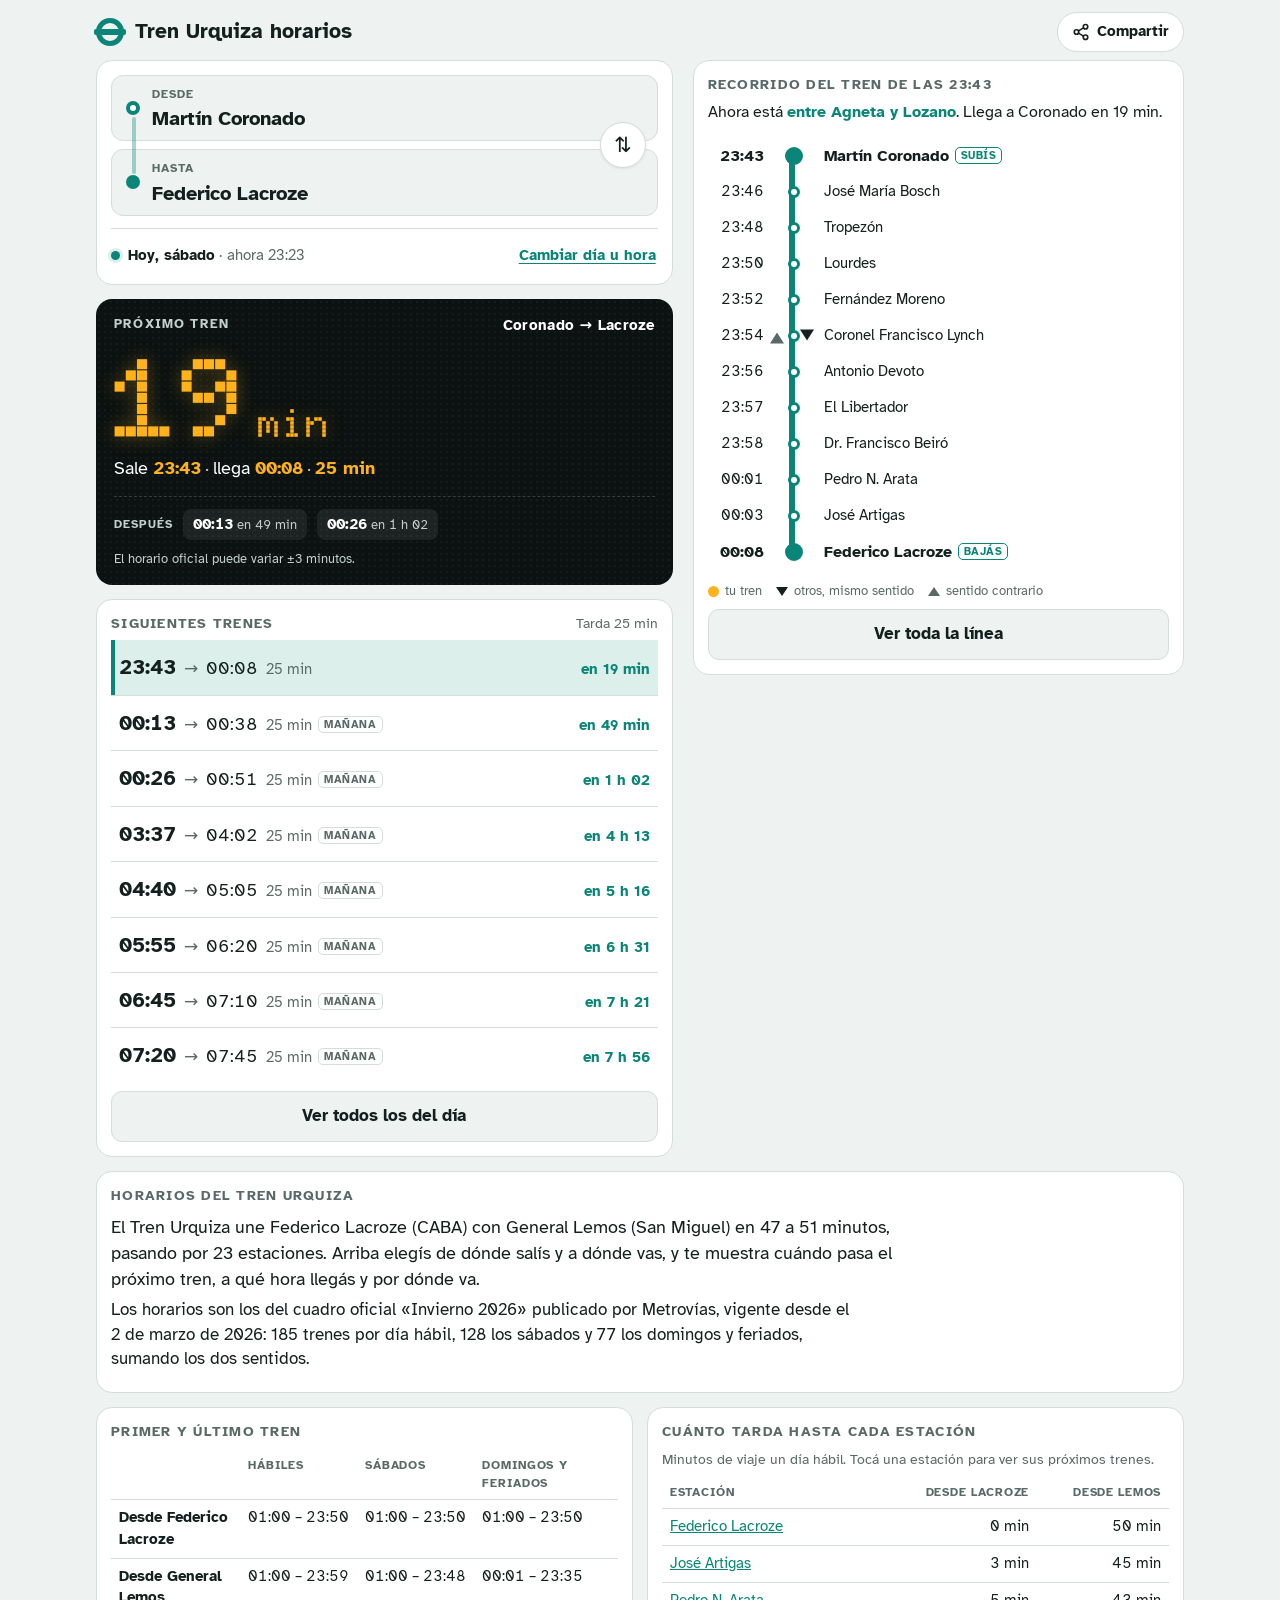
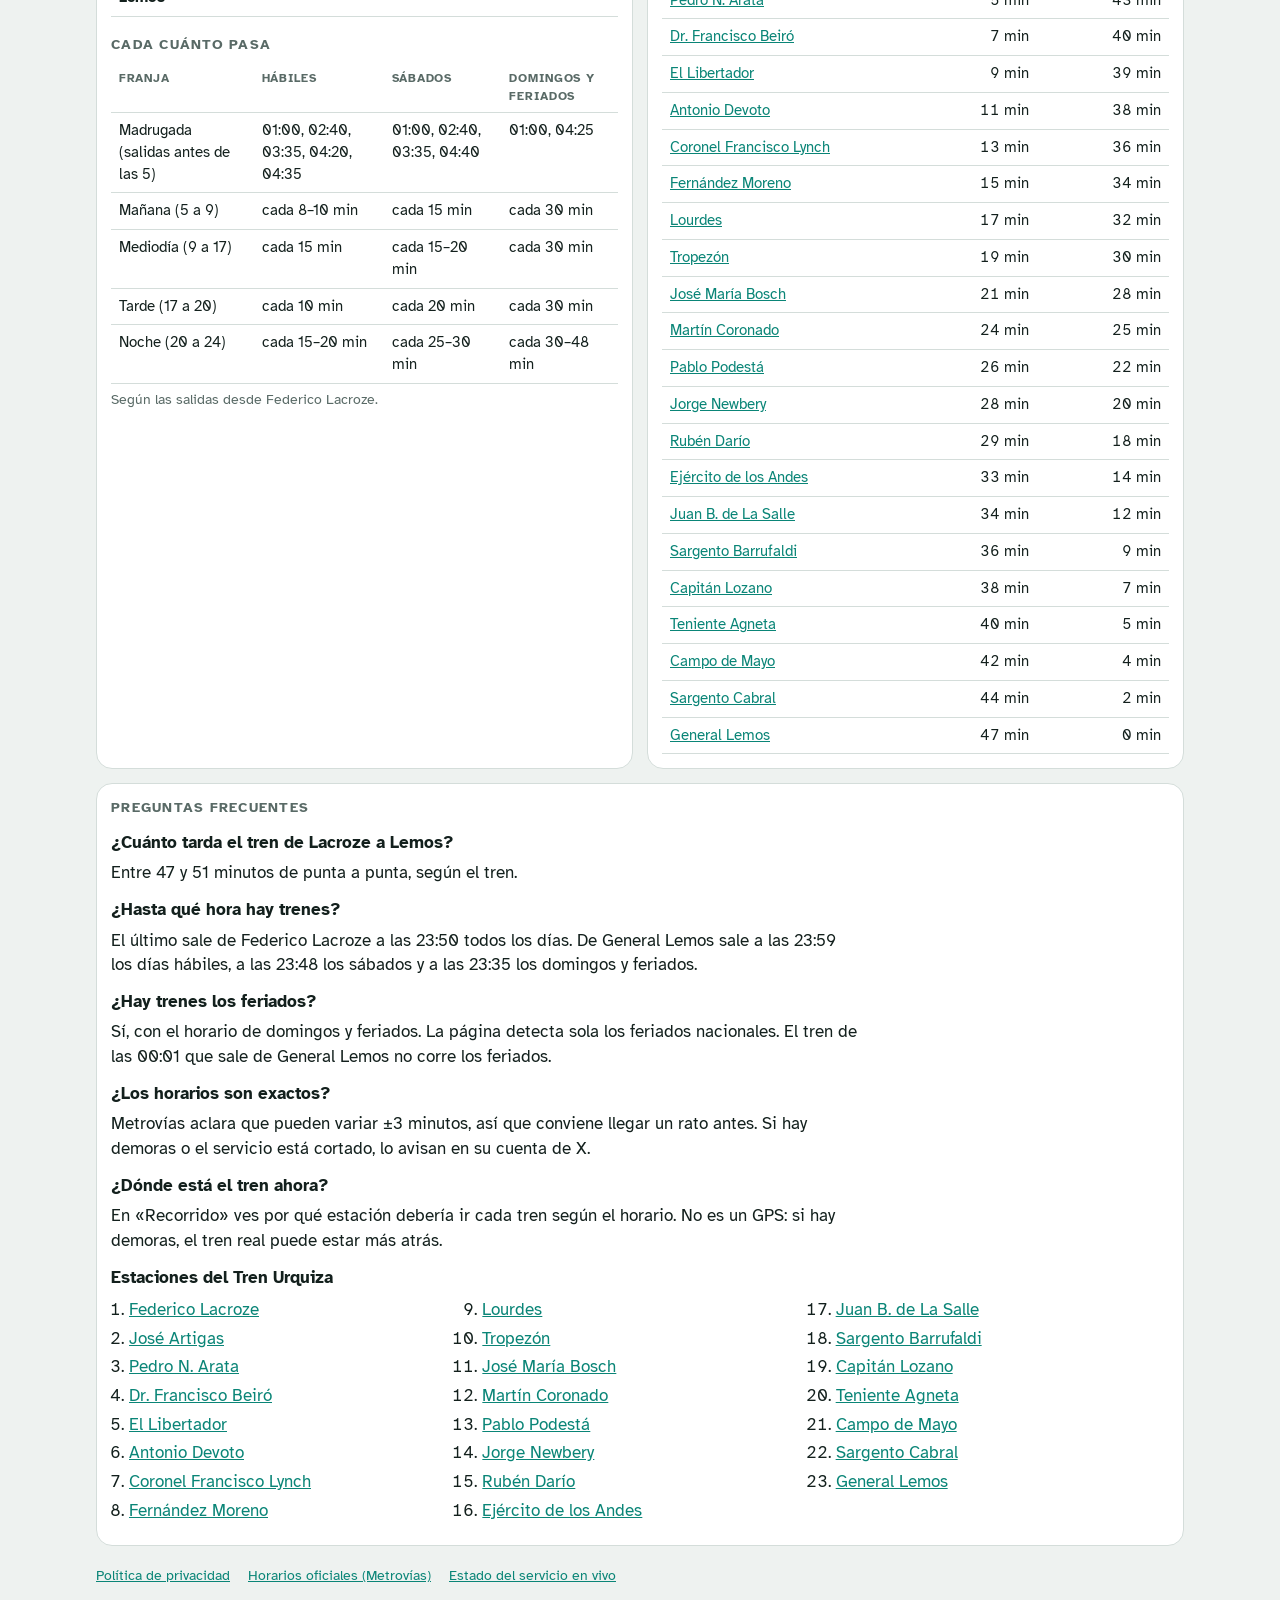
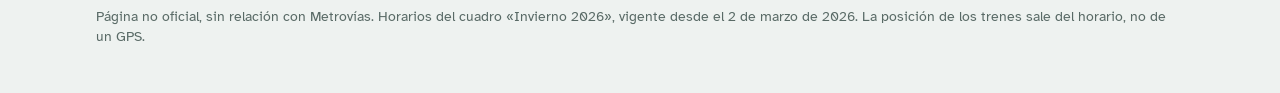
==== tren-urquiza/index.html @ 81ed12d9 "Tren Urquiza: arreglar el ancho en celulares La tabla de horarios ensanchaba la página en pantallas " ====
<!DOCTYPE html>
<html lang="es-AR">
<head>
<meta charset="utf-8">
<meta name="viewport" content="width=device-width, initial-scale=1, viewport-fit=cover">
<title>Tren Urquiza horarios</title>
<meta name="description" content="Próximo tren Urquiza al instante: cuándo sale, cuánto tarda y por dónde va, entre Federico Lacroze y General Lemos. Horarios de invierno 2026 para días hábiles, sábados, domingos y feriados.">
<meta name="theme-color" content="#0a8577">
<link rel="manifest" href="manifest.webmanifest">
<link rel="icon" href="icon-192.png" type="image/png">
<link rel="apple-touch-icon" href="apple-touch-icon.png">
<meta property="og:title" content="Tren Urquiza horarios">
<meta property="og:description" content="Mirá cuándo pasa el próximo tren y cuánto tarda, de Lacroze a Lemos.">
<meta property="og:type" content="website">
<meta property="og:image" content="https://agustinjjesus.github.io/king-muebles-pruebas/tren-urquiza/og.png">
<meta property="og:url" content="https://agustinjjesus.github.io/king-muebles-pruebas/tren-urquiza/">
<meta name="twitter:card" content="summary_large_image">
<!--
  ANUNCIOS: cuando Google AdSense apruebe el sitio, completar ADS_CLIENT y los ADS_SLOTS
  más abajo (en el script, buscar "ANUNCIOS"). No hace falta tocar nada más.
-->
<link rel="preconnect" href="https://fonts.googleapis.com">
<link rel="preconnect" href="https://fonts.gstatic.com" crossorigin>
<link rel="stylesheet" href="https://fonts.googleapis.com/css2?family=Atkinson+Hyperlegible:ital,wght@0,400;0,700;1,400&display=swap">
<link rel="stylesheet" href="https://fonts.googleapis.com/css2?family=Doto:wght@800;900&display=swap">
<style>
/* Plan: una columna en el celular (elegir viaje → próximo tren → lista → recorrido → info);
   en pantallas anchas, el viaje y los trenes a la izquierda y el recorrido a la derecha.
   El tablero ámbar del andén es lo único llamativo; el resto es tranquilo y muy legible. */
:root{
  --bg:#eef2f0;
  --surface:#ffffff;
  --ink:#13201d;
  --muted:#596a66;
  --rule:#d4ddda;
  --line:#0a8577;
  --line-soft:#dcefeb;
  --led:#ffb21c;
  --board:#0c1211;
  --board-ink:#c4d0cd;
  --font-body:"Atkinson Hyperlegible", system-ui, -apple-system, "Segoe UI", Roboto, sans-serif;
  --font-led:"Doto", ui-monospace, "SFMono-Regular", Menlo, Consolas, monospace;
  --rowh:36px;
  --radius:16px;
  color-scheme:light;
}
@media (prefers-color-scheme: dark){
  :root:not([data-theme="light"]){
    --bg:#0c1211; --surface:#141e1c; --ink:#e6eeec; --muted:#93a5a1; --rule:#25332f;
    --line:#2fc2b0; --line-soft:#15332f; --board:#050807; --board-ink:#aebcb8;
    color-scheme:dark;
  }
}
:root[data-theme="dark"]{
  --bg:#0c1211; --surface:#141e1c; --ink:#e6eeec; --muted:#93a5a1; --rule:#25332f;
  --line:#2fc2b0; --line-soft:#15332f; --board:#050807; --board-ink:#aebcb8;
  color-scheme:dark;
}
*{box-sizing:border-box}
html,body{margin:0}
body{background:var(--bg);color:var(--ink);font-family:var(--font-body);font-size:17px;line-height:1.45;-webkit-text-size-adjust:100%;
  padding:env(safe-area-inset-top) env(safe-area-inset-right) env(safe-area-inset-bottom) env(safe-area-inset-left)}
button,input{font:inherit;color:inherit}
button{cursor:pointer}
a{color:var(--line)}
:focus-visible{outline:3px solid var(--led);outline-offset:2px}
h1,h2,h3{text-wrap:balance;margin:0}
.tab{font-variant-numeric:tabular-nums}
[hidden]{display:none !important}

/* barra superior */
.top{max-width:1120px;margin:0 auto;padding:12px 16px 8px;display:flex;align-items:center;justify-content:space-between;gap:12px}
.brand{display:flex;align-items:center;gap:11px;text-decoration:none;color:inherit}
.brand h1{font-size:clamp(17px,4.8vw,21px);line-height:1.1;white-space:nowrap}
.roundel{width:28px;height:28px;border-radius:50%;border:5px solid var(--line);position:relative;flex:none}
.roundel::after{content:"";position:absolute;left:-7px;right:-7px;top:50%;height:6px;margin-top:-3px;background:var(--line);border-radius:2px}
.iconbtn{display:inline-flex;align-items:center;gap:7px;border:1px solid var(--rule);background:var(--surface);border-radius:999px;padding:8px 14px;font-weight:700;font-size:15px}
.iconbtn svg{width:18px;height:18px}

.wrap{max-width:1120px;margin:0 auto;padding:0 16px 32px;display:grid;grid-template-columns:minmax(0,1fr);gap:14px}
.col-a,.col-b{display:grid;grid-template-columns:minmax(0,1fr);gap:14px;min-width:0;align-content:start}
@media (min-width:960px){
  .wrap{grid-template-columns:minmax(0,1.08fr) minmax(0,.92fr);align-items:start;column-gap:20px}
  .col-b{position:sticky;top:12px}
  .info,.ad-final,.foot{grid-column:1 / -1}
}
.card{background:var(--surface);border:1px solid var(--rule);border-radius:var(--radius);padding:14px}

/* elegir viaje */
.route{position:relative;display:grid;gap:8px}
.pick{display:grid;grid-template-columns:auto 1fr;align-items:center;gap:4px 12px;width:100%;text-align:left;border:1px solid var(--rule);background:var(--bg);border-radius:12px;padding:10px 64px 10px 14px;min-height:62px}
.pick:hover{border-color:var(--line)}
.pick .lab{grid-column:2;font-size:12px;font-weight:700;letter-spacing:.08em;text-transform:uppercase;color:var(--muted)}
.pick .st{grid-column:2;font-size:20px;font-weight:700;line-height:1.15}
.pick .pin{grid-row:1 / span 2;width:14px;height:14px;border-radius:50%;border:4px solid var(--line);background:var(--surface)}
.pick.to .pin{background:var(--line)}
.route::before{content:"";position:absolute;left:21px;top:42px;bottom:42px;width:4px;background:var(--line);border-radius:2px;opacity:.35}
.swap{position:absolute;right:12px;top:50%;margin-top:-23px;width:46px;height:46px;border-radius:50%;border:1px solid var(--rule);background:var(--surface);font-size:21px;line-height:1;box-shadow:0 1px 3px rgba(0,0,0,.08)}
.swap:hover{border-color:var(--line)}
.recents{display:flex;gap:8px;overflow-x:auto;padding:12px 2px 2px;scrollbar-width:none}
.recents::-webkit-scrollbar{display:none}
.chip{flex:none;border:1px solid var(--rule);background:var(--surface);border-radius:999px;padding:7px 13px;font-size:15px;white-space:nowrap}
.chip:hover{border-color:var(--line)}
.recents .lbl{flex:none;align-self:center;font-size:13px;color:var(--muted);padding-right:2px}

.when{display:flex;align-items:center;justify-content:space-between;gap:10px;flex-wrap:wrap;margin-top:12px;padding-top:12px;border-top:1px solid var(--rule);font-size:15px}
.when-txt{display:inline-flex;align-items:center;gap:8px;color:var(--muted)}
.when-txt b{color:var(--ink)}
.dotlive{width:9px;height:9px;border-radius:50%;background:var(--line);box-shadow:0 0 0 3px var(--line-soft)}
.linkbtn{border:0;background:none;color:var(--line);font-weight:700;padding:4px 2px;text-decoration:underline;text-underline-offset:3px}
.when-panel{display:grid;gap:10px;margin-top:12px}
.seg{display:flex;flex-wrap:wrap;gap:6px}
.seg button{border:1px solid var(--rule);background:var(--bg);border-radius:9px;padding:8px 12px;font-size:15px}
.seg button[aria-pressed="true"]{background:var(--ink);color:var(--bg);border-color:var(--ink)}
.timerow{display:flex;align-items:center;gap:10px;flex-wrap:wrap}
.timerow label{color:var(--muted);font-size:15px}
.timerow input{padding:8px 10px;border-radius:9px;border:1px solid var(--rule);background:var(--bg);font-weight:700}

/* tablero */
.board{background:var(--board);color:var(--board-ink);border-radius:var(--radius);padding:16px 18px;
  background-image:radial-gradient(rgba(255,255,255,.045) 1px, transparent 1.2px);background-size:6px 6px}
.eyebrow{display:flex;justify-content:space-between;gap:10px;font-size:13px;font-weight:700;letter-spacing:.09em;text-transform:uppercase}
.eyebrow .r{color:#fff;letter-spacing:.02em;text-transform:none;font-size:15px;text-align:right}
.big{display:flex;align-items:baseline;gap:10px;margin:8px 0 2px;font-family:var(--font-led);font-weight:900;color:var(--led);line-height:.95;text-shadow:0 0 18px rgba(255,178,28,.35)}
.big .n{font-size:clamp(78px,24vw,112px)}
.big .u{font-size:clamp(30px,8vw,40px)}
.big.word .n{font-size:clamp(56px,16vw,80px)}
.hero-line{font-size:18px;color:#fff;margin-top:4px}
.hero-line b{color:var(--led)}
.hero-line .sep{color:var(--board-ink);padding:0 4px}
.after{display:flex;flex-wrap:wrap;gap:8px 10px;align-items:center;margin-top:14px;padding-top:12px;border-top:1px dashed rgba(255,255,255,.18);font-size:15px}
.after .k{text-transform:uppercase;letter-spacing:.08em;font-size:12px;font-weight:700}
.after .t{background:rgba(255,255,255,.07);border-radius:8px;padding:5px 10px;color:#fff;font-weight:700}
.after .t small{font-weight:400;color:var(--board-ink);margin-left:4px}
.note{font-size:13px;color:var(--board-ink);margin-top:10px}
.flip{animation:flip .45s ease-out}
@keyframes flip{from{opacity:0;transform:translateY(-8px)}to{opacity:1;transform:none}}

/* lista */
.head{display:flex;justify-content:space-between;align-items:baseline;gap:10px;margin-bottom:6px}
h2{font-size:14px;letter-spacing:.09em;text-transform:uppercase;color:var(--muted)}
.facts{font-size:14px;color:var(--muted);text-align:right}
ol.trains{list-style:none;margin:0;padding:0}
.trow{width:100%;display:grid;grid-template-columns:auto auto auto minmax(0,1fr) auto;align-items:baseline;gap:8px;padding:12px 8px;border:0;border-top:1px solid var(--rule);background:transparent;text-align:left}
ol.trains li:first-child .trow{border-top:0}
.trow:hover{background:var(--bg)}
.trow[aria-current="true"]{background:var(--line-soft);box-shadow:inset 4px 0 0 var(--line)}
.trow .dep{font-weight:700;font-size:21px}
.trow .ar{color:var(--muted)}
.trow .arr{font-size:18px}
.trow .dur{color:var(--muted);font-size:15px}
.trow .in{font-weight:700;font-size:15px;color:var(--line);text-align:right;white-space:nowrap}
.trow.past{opacity:.45}
.trow.past .in{color:var(--muted);font-weight:400}
.tag{font-size:11px;font-weight:700;text-transform:uppercase;letter-spacing:.05em;border:1px solid var(--rule);border-radius:5px;padding:1px 5px;color:var(--muted);margin-left:6px;vertical-align:2px}
.more{margin-top:8px;width:100%;padding:12px;border-radius:11px;border:1px solid var(--rule);background:var(--bg);font-weight:700}
.msg{padding:12px 4px;color:var(--muted)}

/* recorrido */
.trip-status{margin:6px 0 10px;font-size:16px}
.trip-status b{color:var(--line)}
.diagram{position:relative;padding:4px 0}
.drow{display:grid;grid-template-columns:56px 60px 1fr;align-items:center;height:var(--rowh)}
.drow .t{text-align:right;color:var(--muted);font-size:15px}
.drow .n{font-size:15px;color:var(--muted);white-space:nowrap;overflow:hidden;text-overflow:ellipsis}
.drow.on .t,.drow.on .n{color:var(--ink)}
.drow.end .n,.drow.end .t{font-weight:700;font-size:16px;color:var(--ink)}
.drow .n .tag{border-color:var(--line);color:var(--line)}
.dot{justify-self:center;width:12px;height:12px;border-radius:50%;background:var(--surface);border:3px solid var(--rule);position:relative;z-index:2}
.drow.on .dot{border-color:var(--line)}
.drow.end .dot{width:18px;height:18px;border-width:4px;background:var(--line)}
.rail,.rail-on{position:absolute;left:84px;width:4px;margin-left:-2px;border-radius:2px;z-index:1}
.rail{background:var(--rule)}
.rail-on{background:var(--line);width:6px;margin-left:-3px}
.mk{position:absolute;z-index:3;transform:translate(-50%,-50%);pointer-events:none;transition:top .8s linear}
.mk.me{width:24px;height:24px;border-radius:50%;background:var(--led);border:3px solid var(--board);box-shadow:0 0 0 3px var(--led)}
.mk.me::after{content:"";position:absolute;inset:-9px;border-radius:50%;border:2px solid var(--led);animation:pulse 1.8s ease-out infinite}
@keyframes pulse{from{opacity:.9;transform:scale(.6)}to{opacity:0;transform:scale(1.35)}}
.mk.same,.mk.opp{width:0;height:0;border-left:7px solid transparent;border-right:7px solid transparent}
.mk.same{border-top:11px solid var(--ink)}
.mk.opp{border-bottom:11px solid var(--muted)}
.legend{display:flex;flex-wrap:wrap;gap:6px 14px;font-size:13px;color:var(--muted);margin-top:8px}
.legend span{display:inline-flex;align-items:center;gap:6px}
.lg-me{width:11px;height:11px;border-radius:50%;background:var(--led);display:inline-block}
.lg-same{width:0;height:0;border-left:6px solid transparent;border-right:6px solid transparent;border-top:9px solid var(--ink);display:inline-block}
.lg-opp{width:0;height:0;border-left:6px solid transparent;border-right:6px solid transparent;border-bottom:9px solid var(--muted);display:inline-block}

/* anuncios */
.ad{display:block;min-height:100px;text-align:center}
.ad-label{display:block;font-size:11px;letter-spacing:.1em;text-transform:uppercase;color:var(--muted);margin-bottom:4px}
.ad-ph{display:grid;place-items:center;min-height:110px;border:2px dashed var(--rule);border-radius:12px;color:var(--muted);font-size:15px;background:var(--surface)}

/* info (texto para buscadores y para leer) */
.info{display:grid;grid-template-columns:minmax(0,1fr);gap:14px;min-width:0}
.info > *{min-width:0}
@media (min-width:760px){.info{grid-template-columns:repeat(2,minmax(0,1fr))}.info .wide{grid-column:1 / -1}}
.info h2{margin-bottom:8px}
.info h3{font-size:17px;margin:12px 0 4px}
.info p{margin:6px 0;max-width:68ch}
.lead{font-size:18px}
table{border-collapse:collapse;width:100%;font-size:15px}
th,td{text-align:left;padding:7px 8px;border-bottom:1px solid var(--rule);vertical-align:top}
th{font-size:12px;letter-spacing:.06em;text-transform:uppercase;color:var(--muted);font-weight:700}
td.num,th.num{text-align:right;font-variant-numeric:tabular-nums}
td.tab,td.num{white-space:nowrap}
@media (max-width:420px){.iconbtn .txt{display:none}.iconbtn{padding:9px}}
.tblwrap{overflow-x:auto;max-width:100%}
.stlist{columns:2;column-gap:20px;padding-left:18px;margin:6px 0}
@media (min-width:760px){.stlist{columns:3}}
.stlist li{padding:2px 0;break-inside:avoid}

.foot{font-size:14px;color:var(--muted);display:grid;gap:6px;padding-top:6px}
.foot nav{display:flex;flex-wrap:wrap;gap:6px 18px}

/* hoja de estaciones */
dialog.sheet{border:0;padding:0;margin:auto auto 0;width:100%;max-width:520px;max-height:88vh;border-radius:18px 18px 0 0;background:var(--surface);color:var(--ink);box-shadow:0 -10px 40px rgba(0,0,0,.25)}
@media (min-width:640px){dialog.sheet{margin:auto;border-radius:18px;max-height:80vh}}
dialog.sheet::backdrop{background:rgba(5,10,9,.55)}
.sheet-in{display:flex;flex-direction:column;max-height:inherit}
.sheet-head{display:flex;align-items:center;justify-content:space-between;gap:10px;padding:14px 16px 8px}
.sheet-head h3{font-size:19px}
.close{border:0;background:var(--bg);width:38px;height:38px;border-radius:50%;font-size:20px;line-height:1}
.search{margin:0 16px 8px;padding:12px 14px;border-radius:12px;border:1px solid var(--rule);background:var(--bg);font-size:17px}
.stations{list-style:none;margin:0;padding:4px 0 16px;overflow-y:auto;position:relative}
.stations li{position:relative}
.stations button{width:100%;display:flex;align-items:center;gap:14px;border:0;background:none;text-align:left;padding:11px 18px;font-size:17px}
.stations button:hover{background:var(--bg)}
.stations .sdot{width:13px;height:13px;border-radius:50%;border:3px solid var(--line);background:var(--surface);flex:none;position:relative;z-index:1}
.stations li:not(:last-child)::after{content:"";position:absolute;left:24px;top:50%;height:100%;width:3px;background:var(--line);opacity:.3}
.stations .cur{font-weight:700}
.stations .cur .sdot{background:var(--line)}
.stations .mini{margin-left:auto;font-size:12px;font-weight:700;text-transform:uppercase;letter-spacing:.06em;color:var(--line)}
.stations.filtering li::after{display:none}

.toast{position:fixed;left:50%;bottom:calc(20px + env(safe-area-inset-bottom));transform:translateX(-50%);background:var(--ink);color:var(--bg);padding:10px 16px;border-radius:999px;font-size:15px;z-index:50;max-width:90vw;overflow:hidden;text-overflow:ellipsis;white-space:nowrap}

@media (prefers-reduced-motion: reduce){
  .flip,.mk.me::after{animation:none}
  .mk{transition:none}
}
</style>
</head>
<body>
<header class="top">
  <a class="brand" href="./" aria-label="Tren Urquiza horarios, inicio">
    <span class="roundel" aria-hidden="true"></span>
    <h1>Tren Urquiza horarios</h1>
  </a>
  <button class="iconbtn" id="shareBtn" type="button" aria-label="Compartir este viaje">
    <svg viewBox="0 0 24 24" fill="none" stroke="currentColor" stroke-width="2.2" stroke-linecap="round" stroke-linejoin="round" aria-hidden="true"><circle cx="18" cy="5" r="3"/><circle cx="6" cy="12" r="3"/><circle cx="18" cy="19" r="3"/><path d="M8.6 13.5l6.8 4M15.4 6.5l-6.8 4"/></svg>
    <span class="txt">Compartir</span>
  </button>
</header>

<main class="wrap">
  <div class="col-a">
    <section class="card" aria-label="Elegir viaje">
      <div class="route">
        <button class="pick from" id="pickFrom" type="button"><span class="pin" aria-hidden="true"></span><span class="lab">Desde</span><span class="st" id="fromName">—</span></button>
        <button class="pick to" id="pickTo" type="button"><span class="pin" aria-hidden="true"></span><span class="lab">Hasta</span><span class="st" id="toName">—</span></button>
        <button class="swap" id="swap" type="button" aria-label="Invertir el viaje" title="Invertir">⇅</button>
      </div>
      <div class="recents" id="recents" hidden></div>
      <div class="when">
        <span class="when-txt" id="whenTxt"></span>
        <button class="linkbtn" id="whenBtn" type="button" aria-expanded="false" aria-controls="whenPanel">Cambiar día u hora</button>
      </div>
      <div class="when-panel" id="whenPanel" hidden>
        <div class="seg" id="days" role="group" aria-label="Qué horario usar"></div>
        <div class="timerow">
          <label for="at">Salgo a las</label>
          <input type="time" id="at" class="tab">
          <button type="button" class="linkbtn" id="nowBtn">Volver a ahora</button>
        </div>
      </div>
    </section>

    <section class="board" id="board" aria-live="polite">
      <div class="eyebrow"><span id="bKicker">Próximo tren</span><span class="r" id="bRoute"></span></div>
      <div class="big" id="bBig"><span class="n tab" id="bNum">--</span><span class="u" id="bUnit"></span></div>
      <div class="hero-line" id="bLine"></div>
      <div class="after" id="bAfter"></div>
      <div class="note">El horario oficial puede variar ±3 minutos.</div>
    </section>

    <section class="card">
      <div class="head"><h2 id="listTitle">Siguientes trenes</h2><span class="facts" id="facts"></span></div>
      <ol class="trains" id="list"></ol>
      <button class="more" id="moreBtn" type="button">Ver todos los del día</button>
    </section>

    <aside class="ad ad-medio" data-slot="medio" hidden></aside>
  </div>

  <div class="col-b">
    <section class="card" aria-label="Recorrido del tren">
      <h2 id="tripTitle">Recorrido</h2>
      <p class="trip-status" id="tripStatus"></p>
      <div class="diagram" id="diagram"></div>
      <div class="legend">
        <span><i class="lg-me"></i>tu tren</span>
        <span><i class="lg-same"></i>otros, mismo sentido</span>
        <span><i class="lg-opp"></i>sentido contrario</span>
      </div>
      <button class="more" id="lineBtn" type="button">Ver toda la línea</button>
    </section>
  </div>

  <section class="info" id="info" aria-labelledby="infoTitle">
    <div class="card wide">
      <h2 id="infoTitle">Horarios del Tren Urquiza</h2>
      <p class="lead">El Tren Urquiza une Federico Lacroze (CABA) con General Lemos (San Miguel) en 47 a 51 minutos, pasando por 23 estaciones. Arriba elegís de dónde salís y a dónde vas, y te muestra cuándo pasa el próximo tren, a qué hora llegás y por dónde va.</p>
      <p>Los horarios son los del cuadro oficial «Invierno 2026» publicado por Metrovías, vigente desde el 2 de marzo de 2026: 185 trenes por día hábil, 128 los sábados y 77 los domingos y feriados, sumando los dos sentidos.</p>
    </div>
    <div class="card">
      <h2>Primer y último tren</h2>
      <div class="tblwrap"><table><thead><tr><th></th><th>Hábiles</th><th>Sábados</th><th>Domingos y feriados</th></tr></thead><tbody>
        <tr><td><b>Desde Federico Lacroze</b></td><td class="tab">01:00 – 23:50</td><td class="tab">01:00 – 23:50</td><td class="tab">01:00 – 23:50</td></tr>
        <tr><td><b>Desde General Lemos</b></td><td class="tab">01:00 – 23:59</td><td class="tab">01:00 – 23:48</td><td class="tab">00:01 – 23:35</td></tr>
      </tbody></table></div>
      <h2 style="margin-top:18px">Cada cuánto pasa</h2>
      <div class="tblwrap"><table><thead><tr><th>Franja</th><th>Hábiles</th><th>Sábados</th><th>Domingos y feriados</th></tr></thead><tbody>
        <tr><td>Madrugada (salidas antes de las 5)</td><td>01:00, 02:40, 03:35, 04:20, 04:35</td><td>01:00, 02:40, 03:35, 04:40</td><td>01:00, 04:25</td></tr>
        <tr><td>Mañana (5 a 9)</td><td>cada 8–10 min</td><td>cada 15 min</td><td>cada 30 min</td></tr>
        <tr><td>Mediodía (9 a 17)</td><td>cada 15 min</td><td>cada 15–20 min</td><td>cada 30 min</td></tr>
        <tr><td>Tarde (17 a 20)</td><td>cada 10 min</td><td>cada 20 min</td><td>cada 30 min</td></tr>
        <tr><td>Noche (20 a 24)</td><td>cada 15–20 min</td><td>cada 25–30 min</td><td>cada 30–48 min</td></tr>
      </tbody></table></div>
      <p style="font-size:14px;color:var(--muted)">Según las salidas desde Federico Lacroze.</p>
    </div>
    <div class="card">
      <h2>Cuánto tarda hasta cada estación</h2>
      <p style="font-size:14px;color:var(--muted)">Minutos de viaje un día hábil. Tocá una estación para ver sus próximos trenes.</p>
      <div class="tblwrap"><table><thead><tr><th>Estación</th><th class="num">Desde Lacroze</th><th class="num">Desde Lemos</th></tr></thead><tbody>
        <tr><td><a href="#lacroze-lemos">Federico Lacroze</a></td><td class="num">0 min</td><td class="num">50 min</td></tr>
        <tr><td><a href="#artigas-lacroze">José Artigas</a></td><td class="num">3 min</td><td class="num">45 min</td></tr>
        <tr><td><a href="#arata-lacroze">Pedro N. Arata</a></td><td class="num">5 min</td><td class="num">43 min</td></tr>
        <tr><td><a href="#beiro-lacroze">Dr. Francisco Beiró</a></td><td class="num">7 min</td><td class="num">40 min</td></tr>
        <tr><td><a href="#libertador-lacroze">El Libertador</a></td><td class="num">9 min</td><td class="num">39 min</td></tr>
        <tr><td><a href="#devoto-lacroze">Antonio Devoto</a></td><td class="num">11 min</td><td class="num">38 min</td></tr>
        <tr><td><a href="#lynch-lacroze">Coronel Francisco Lynch</a></td><td class="num">13 min</td><td class="num">36 min</td></tr>
        <tr><td><a href="#fmoreno-lacroze">Fernández Moreno</a></td><td class="num">15 min</td><td class="num">34 min</td></tr>
        <tr><td><a href="#lourdes-lacroze">Lourdes</a></td><td class="num">17 min</td><td class="num">32 min</td></tr>
        <tr><td><a href="#tropezon-lacroze">Tropezón</a></td><td class="num">19 min</td><td class="num">30 min</td></tr>
        <tr><td><a href="#bosch-lacroze">José María Bosch</a></td><td class="num">21 min</td><td class="num">28 min</td></tr>
        <tr><td><a href="#coronado-lacroze">Martín Coronado</a></td><td class="num">24 min</td><td class="num">25 min</td></tr>
        <tr><td><a href="#podesta-lacroze">Pablo Podestá</a></td><td class="num">26 min</td><td class="num">22 min</td></tr>
        <tr><td><a href="#newbery-lacroze">Jorge Newbery</a></td><td class="num">28 min</td><td class="num">20 min</td></tr>
        <tr><td><a href="#dario-lacroze">Rubén Darío</a></td><td class="num">29 min</td><td class="num">18 min</td></tr>
        <tr><td><a href="#eandes-lacroze">Ejército de los Andes</a></td><td class="num">33 min</td><td class="num">14 min</td></tr>
        <tr><td><a href="#delasalle-lacroze">Juan B. de La Salle</a></td><td class="num">34 min</td><td class="num">12 min</td></tr>
        <tr><td><a href="#barrufaldi-lacroze">Sargento Barrufaldi</a></td><td class="num">36 min</td><td class="num">9 min</td></tr>
        <tr><td><a href="#lozano-lacroze">Capitán Lozano</a></td><td class="num">38 min</td><td class="num">7 min</td></tr>
        <tr><td><a href="#agneta-lacroze">Teniente Agneta</a></td><td class="num">40 min</td><td class="num">5 min</td></tr>
        <tr><td><a href="#campodemayo-lacroze">Campo de Mayo</a></td><td class="num">42 min</td><td class="num">4 min</td></tr>
        <tr><td><a href="#cabral-lacroze">Sargento Cabral</a></td><td class="num">44 min</td><td class="num">2 min</td></tr>
        <tr><td><a href="#lemos-lacroze">General Lemos</a></td><td class="num">47 min</td><td class="num">0 min</td></tr>
      </tbody></table></div>
    </div>
    <div class="card wide">
      <h2>Preguntas frecuentes</h2>
      <h3>¿Cuánto tarda el tren de Lacroze a Lemos?</h3><p>Entre 47 y 51 minutos de punta a punta, según el tren.</p>
      <h3>¿Hasta qué hora hay trenes?</h3><p>El último sale de Federico Lacroze a las 23:50 todos los días. De General Lemos sale a las 23:59 los días hábiles, a las 23:48 los sábados y a las 23:35 los domingos y feriados.</p>
      <h3>¿Hay trenes los feriados?</h3><p>Sí, con el horario de domingos y feriados. La página detecta sola los feriados nacionales. El tren de las 00:01 que sale de General Lemos no corre los feriados.</p>
      <h3>¿Los horarios son exactos?</h3><p>Metrovías aclara que pueden variar ±3 minutos, así que conviene llegar un rato antes. Si hay demoras o el servicio está cortado, lo avisan en su cuenta de X.</p>
      <h3>¿Dónde está el tren ahora?</h3><p>En «Recorrido» ves por qué estación debería ir cada tren según el horario. No es un GPS: si hay demoras, el tren real puede estar más atrás.</p>
      <h3>Estaciones del Tren Urquiza</h3>
      <ol class="stlist"><li><a href="#lacroze-lemos">Federico Lacroze</a></li><li><a href="#artigas-lacroze">José Artigas</a></li><li><a href="#arata-lacroze">Pedro N. Arata</a></li><li><a href="#beiro-lacroze">Dr. Francisco Beiró</a></li><li><a href="#libertador-lacroze">El Libertador</a></li><li><a href="#devoto-lacroze">Antonio Devoto</a></li><li><a href="#lynch-lacroze">Coronel Francisco Lynch</a></li><li><a href="#fmoreno-lacroze">Fernández Moreno</a></li><li><a href="#lourdes-lacroze">Lourdes</a></li><li><a href="#tropezon-lacroze">Tropezón</a></li><li><a href="#bosch-lacroze">José María Bosch</a></li><li><a href="#coronado-lacroze">Martín Coronado</a></li><li><a href="#podesta-lacroze">Pablo Podestá</a></li><li><a href="#newbery-lacroze">Jorge Newbery</a></li><li><a href="#dario-lacroze">Rubén Darío</a></li><li><a href="#eandes-lacroze">Ejército de los Andes</a></li><li><a href="#delasalle-lacroze">Juan B. de La Salle</a></li><li><a href="#barrufaldi-lacroze">Sargento Barrufaldi</a></li><li><a href="#lozano-lacroze">Capitán Lozano</a></li><li><a href="#agneta-lacroze">Teniente Agneta</a></li><li><a href="#campodemayo-lacroze">Campo de Mayo</a></li><li><a href="#cabral-lacroze">Sargento Cabral</a></li><li><a href="#lemos-lacroze">General Lemos</a></li></ol>
    </div>
  </section>

  <aside class="ad ad-final" data-slot="final" hidden></aside>

  <footer class="foot">
    <nav>
      <a href="privacidad.html">Política de privacidad</a>
      <a href="https://metrovias.com.ar/index.php/horarios-del-servicio-linea-urquiza/">Horarios oficiales (Metrovías)</a>
      <a href="https://x.com/Metrovias">Estado del servicio en vivo</a>
    </nav>
    <p>Página no oficial, sin relación con Metrovías. Horarios del cuadro «Invierno 2026», vigente desde el 2 de marzo de 2026. La posición de los trenes sale del horario, no de un GPS.</p>
  </footer>
</main>

<dialog class="sheet" id="sheet" aria-labelledby="sheetTitle">
  <div class="sheet-in">
    <div class="sheet-head"><h3 id="sheetTitle">Elegí la estación</h3><button class="close" id="sheetClose" type="button" aria-label="Cerrar">×</button></div>
    <input class="search" id="search" type="search" placeholder="Buscar estación" autocomplete="off" aria-label="Buscar estación">
    <ol class="stations" id="stations"></ol>
  </div>
</dialog>
<div class="toast" id="toast" role="status" hidden></div>

<script id="data" type="application/json">{"habil":{"L":["60|3222222222322141322223","160|3222222222322141322223","215|3222222222322141322223","260|3222222222222141322223","275|3222222222222141322223","300|3222222222222141322223","314|3222222222222141322223","324|3222222222222141322223","334|3222222222222141322223","344|3222222222222141322223","354|3222222222222141322223","364|3222222222322141222223","374|3222222222322141222223","383|3222222222322141222223","391|3222222222322141222223","399|3222222222322141222223","407|3222222222322141222223","415|3222222222322141222223","423|3222222222322141222223","431|3222222222322141222223","439|3222222222322141222223","447|3222222222322141222223","455|3222222222322141222223","467|3222222222322141222223","477|3222222222322141222223","487|3222222222322141222223","497|3222222222322141222223","507|3222222222322141222223","517|3222222222322141222223","527|3222222222322141222223","537|3222222222322141222223","547|3222222222322141222223","562|3222222222322141222223","579|3222222222322141222223","599|3222222222322141222223","615|3222222222322141222223","630|3222222222322141222223","645|3222222222322141222223","660|3222222222322141222223","675|3222222222322141222223","690|3222222222322141222223","705|3222222222322141222223","720|3222222222322141222223","735|3222222222322141222223","750|3222222222322141222223","765|3222222222322141222223","780|3222222222322141222223","795|3222222222322141222223","810|3222222222322141222223","825|3222222222322141222223","840|3222222222322141222223","855|3222222222322141222223","870|3222222222322141222223","885|3222222222322141222223","900|3222222222322141222223","915|3222222222322141222223","930|3222222222322141222223","945|3222222222322141222223","960|3222222222322141322223","975|3222222222322141322223","990|3222222222322141322223","1005|3222222222322141322223","1020|3222222222322141322223","1030|3222222222322141322223","1040|3222222222322141322223","1050|3222222222322141322223","1060|3222222222322141322223","1070|3222222222322141322223","1080|3222222222322141322223","1090|3222222222322141322223","1100|3222222222322141322223","1110|3222222222322141322223","1120|3222222222322141322223","1130|3222222222322141322223","1140|3222222222322141322223","1150|3222222222322141322223","1160|3222222222322141322223","1170|3222222222322141322223","1180|3222222222322141322223","1190|3222222222322141322223","1200|3222222222322141322223","1215|3222222222322141322223","1230|3222222222322141322223","1245|3222222222322141322223","1260|3222222222322141322223","1280|3222222222322141322223","1300|3222222222322141322223","1320|3222222222322141322223","1340|3222222222322141322223","1360|3222222222322141322223","1386|3222222222322141322223","1430|3222222222322141322223"],"C":["60|2212232422232222211325","150|2212232422232222211325","225|2212232422232222211325","270|2212232422232222211325","285|2212232422232222211325","300|2212232422332222211325","315|2212232422332222211325","330|2212232422332222211325","340|2212232422332222211325","351|2212232422332222211325","361|2212232422332222221325","371|2212232422332222221325","381|2212232422332222221325","391|2212232422332222221325","400|2212232422332222221325","408|2212232422332222221325","418|2212232422332222221325","428|2212232422332222221325","438|2212232422332222221325","446|2212232422332222221325","454|2212232422332222221325","462|2212232422332222221325","470|2212232422332222221325","478|2212232422332222221325","486|2212232422332222221325","494|2212232422332222221325","502|2212232422332222221325","509|2212232422332222221325","519|2212232422332222221325","529|2212232422332222221325","539|2212232422332222221325","549|2212232422332222221325","559|2212232422332222221325","569|2212232422332222221325","579|2212232422332222221325","589|2212232422332222221325","599|2212232422332222221325","614|2212232422332222221325","631|2212232422332222221325","651|2212232422332222221325","667|2212232422332222221325","682|2212232422332222221325","697|2212232422332222211325","712|2212232422332222211325","727|2212232422332222221325","742|2212232422332222211325","757|2212232422332222211325","772|2212232422332222211325","787|2212232422332222221325","802|2212232422332222211325","817|2212232422332222211325","832|2212232422332222211325","847|2212232422332222221325","862|2212232422332222211325","877|2212232422332222211325","892|2212232422332222211325","907|2212232422332222221325","922|2212232422332222211325","937|2212232422332222211325","952|2212232422332222211325","967|2212232422332222221325","982|2212232422332222211325","997|2212232422332222211325","1013|2212232422332222211325","1028|2212232422332222211325","1043|2212232422332222211325","1058|2212232422332222211325","1073|2212232422332222211325","1083|2212232422332222211325","1093|2212232422332222211325","1103|2212232422332222211325","1113|2212232422332222211325","1123|2212232422332222211325","1133|2212232422332222211325","1143|2212232422332222211325","1153|2212232422332222211325","1163|2212232422332222211325","1173|2212232422332222211325","1183|2212232422332222211325","1193|2212232422332222211325","1203|2212232422332222211325","1213|2212232422332222211325","1223|2212232422332222211325","1243|2212232422232222211325","1263|2212232422232222211325","1283|2212232422232222211325","1301|2212232422232222211325","1321|2212232422232222211325","1333|2212232422232222211325","1353|2212232422232222211325","1373|2212232422232222211325","1401|2212232422232222211325","1439|2212232422232222211325"]},"sabado":{"L":["60|3222222222222141222223","160|3222222222222141222223","215|3222222222222141222223","280|3222222222222141222223","300|3222222222322141222223","320|3222222222322141222223","340|3222222222322141222223","360|3222222222322141222223","375|3222222222322141222223","390|3222222222322141222223","405|3222222222322141222223","420|3222222222322141222223","435|3222222222322141222223","450|3222222222322141222223","465|3222222222322141222223","480|3222222222322141222223","495|3222222222322141222223","510|3222222222322141222223","525|3222222222322141222223","540|3222222222322141222223","555|3222222222322141222223","570|3222222222322141222223","585|3222222222322141222223","600|3222222222322141222223","615|3222222222322141222223","630|3222222222322141222223","645|3222222222322141222223","660|3222222222322141222223","675|3222222222322141222223","690|3222222222322141222223","705|3222222222322141222223","720|3222222222322141222223","740|3222222222322141222223","760|3222222222322141222223","780|3222222222322141222223","800|3222222222322141222223","820|3222222222322141222223","840|3222222222322141222223","860|3222222222322141222223","880|3222222222322141222223","900|3222222222322141222223","920|3222222222322141222223","940|3222222222322141222223","960|3222222222322141222223","980|3222222222322141222223","1000|3222222222322141222223","1020|3222222222322141222223","1040|3222222222322141222223","1060|3222222222322141222223","1080|3222222222322141222223","1100|3222222222322141222223","1120|3222222222322141222223","1140|3222222222322141222223","1160|3222222222322141222223","1180|3222222222322141222223","1200|3222222222322141222223","1223|3222222222322141222223","1253|3222222222322141222223","1283|3222222222322141222223","1313|3222222222322141222223","1343|3222222222322141222223","1373|3222222222322141222223","1391|3222222222322141222223","1430|3222222222322141222223"],"C":["60|2212232422232222211325","150|2212232422232222211325","225|2212232422232222211325","270|2212232422232222211325","300|2212232422332222211325","330|2212232422332222211325","352|2212232422332222211325","372|2212232422332222211325","392|2212232422332222211325","412|2212232422332222211325","427|2212232422332222211325","442|2212232422332222211325","457|2212232422332222211325","472|2212232422332222211325","487|2212232422332222211325","502|2212232422332222211325","517|2212232422332222211325","532|2212232422332222211325","547|2212232422332222211325","562|2212232422332222211325","577|2212232422332222211325","592|2212232422332222211325","607|2212232422332222211325","622|2212232422332222211325","637|2212232422332222211325","652|2212232422332222211325","667|2212232422332222211325","682|2212232422332222211325","697|2212232422332222211325","712|2212232422332222211325","727|2212232422332222211325","742|2212232422332222211325","757|2212232422332222211325","772|2212232422332222211325","792|2212232422332222211325","812|2212232422332222211325","832|2212232422332222211325","852|2212232422332222211325","872|2212232422332222211325","892|2212232422332222211325","912|2212232422332222211325","932|2212232422332222211325","952|2212232422332222211325","972|2212232422332222211325","992|2212232422332222211325","1012|2212232422332222211325","1032|2212232422332222211325","1052|2212232422332222211325","1072|2212232422332222211325","1092|2212232422332222211325","1112|2212232422332222211325","1132|2212232422332222211325","1152|2212232422332222211325","1172|2212232422332222211325","1192|2212232422332222211325","1212|2212232422332222211325","1232|2212232422332222211325","1252|2212232422332222211325","1288|2212232422332222211325","1308|2212232422332222211325","1338|2212232422332222211325","1368|2212232422332222211325","1398|2212232422332222211325","1428|2212232422332222211325"]},"domingo":{"L":["60|3222222222322141222223","265|3222222222322141222223","315|3222222222322141222223","360|3222222222322141222223","390|3222222222322141222223","420|3222222222322141222223","450|3222222222322141222223","480|3222222222322141222223","510|3222222222322141222223","540|3222222222322141222223","570|3222222222322141222223","600|3222222222322141222223","630|3222222222322141222223","660|3222222222322141222223","690|3222222222322141222223","720|3222222222322141222223","750|3222222222322141222223","780|3222222222322141222223","810|3222222222322141222223","840|3222222222322141222223","870|3222222222322141222223","900|3222222222322141222223","930|3222222222322141222223","960|3222222222322141222223","990|3222222222322141222223","1020|3222222222322141222223","1050|3222222222322141222223","1080|3222222222322141222223","1110|3222222222322141222223","1140|3222222222322141222223","1170|3222222222322141222223","1200|3222222222322141222223","1230|3222222222322141222223","1260|3222222222322141222223","1290|3222222222322141222223","1320|3222222222322141222223","1360|3222222222322141222223","1430|3222222222322141222223"],"C":["1|2212232422332222211325","192|2212232422332222211325","255|2212232422332222211325","330|2212232422332222211325","380|2212232422332222211325","415|2212232422332222211325","445|2212232422332222211325","475|2212232422332222211325","505|2212232422332222211325","535|2212232422332222211325","565|2212232422332222211325","595|2212232422332222211325","625|2212232422332222211325","655|2212232422332222211325","685|2212232422332222211325","715|2212232422332222211325","745|2212232422332222211325","775|2212232422332222211325","805|2212232422332222211325","835|2212232422332222211325","865|2212232422332222211325","895|2212232422332222211325","925|2212232422332222211325","955|2212232422332222211325","985|2212232422332222211325","1015|2212232422332222211325","1045|2212232422332222211325","1075|2212232422332222211325","1105|2212232422332222211325","1135|2212232422332222211325","1165|2212232422332222211325","1195|2212232422332222211325","1225|2212232422332222211325","1255|2212232422332222211325","1285|2212232422332222211325","1315|2212232422332222211325","1345|2212232422332222211325","1375|2212232422332222211325","1415|2212232422332222211325"]},"flags":{"noFeriado":{"domingo":{"C":[0]}}}}</script>
<script>
(function(){
"use strict";

/* ===== ANUNCIOS =====
   Cuando Google AdSense apruebe el sitio:
   ADS_CLIENT = "ca-pub-XXXXXXXXXXXXXXXX" (tu ID de editor)
   ADS_SLOTS  = { medio:"1234567890", final:"0987654321" } (los IDs de los bloques de anuncios)
   Para ver dónde van los anuncios antes de tenerlos, abrí la página con ?anuncios al final del link. */
var ADS_CLIENT = "";
var ADS_SLOTS = { medio:"", final:"" };

var RAW = JSON.parse(document.getElementById('data').textContent);
var ST = [
  ["Federico Lacroze","Lacroze","lacroze"],["José Artigas","Artigas","artigas"],["Pedro N. Arata","Arata","arata"],
  ["Dr. Francisco Beiró","Beiró","beiro"],["El Libertador","El Libertador","libertador"],["Antonio Devoto","Devoto","devoto"],
  ["Coronel Francisco Lynch","Lynch","lynch"],["Fernández Moreno","F. Moreno","fmoreno"],["Lourdes","Lourdes","lourdes"],
  ["Tropezón","Tropezón","tropezon"],["José María Bosch","Bosch","bosch"],["Martín Coronado","Coronado","coronado"],
  ["Pablo Podestá","Podestá","podesta"],["Jorge Newbery","Newbery","newbery"],["Rubén Darío","Darío","dario"],
  ["Ejército de los Andes","Ej. de los Andes","eandes"],["Juan B. de La Salle","De La Salle","delasalle"],
  ["Sargento Barrufaldi","Barrufaldi","barrufaldi"],["Capitán Lozano","Lozano","lozano"],["Teniente Agneta","Agneta","agneta"],
  ["Campo de Mayo","Campo de Mayo","campodemayo"],["Sargento Cabral","Sgto. Cabral","cabral"],["General Lemos","Lemos","lemos"]
];
var N = ST.length;
var DAYNAME = {habil:"Hábil", sabado:"Sábado", domingo:"Domingo", feriado:"Feriado"};
var DAYLONG = {habil:"día hábil", sabado:"sábado", domingo:"domingo", feriado:"feriado"};

/* ---------- datos ---------- */
function expand(day, dir){
  var noFer = (RAW.flags.noFeriado[day] || {})[dir] || [];
  return RAW[day][dir].map(function(s, k){
    var p = s.split('|'), cur = +p[0], seq = [cur];
    for (var i = 0; i < p[1].length; i++){ cur += +p[1][i]; seq.push(cur); }
    return {t: dir === 'L' ? seq : seq.slice().reverse(), dir:dir, id:day+dir+k, noFer:noFer.indexOf(k) >= 0};
  });
}
var SCHED = {};
["habil","sabado","domingo"].forEach(function(d){ SCHED[d] = {L:expand(d,'L'), C:expand(d,'C')}; });
function trainsFor(type, dir){
  if (type === 'feriado') return SCHED.domingo[dir].filter(function(x){ return !x.noFer; });
  return SCHED[type][dir];
}

/* ---------- fecha y feriados (hora de Buenos Aires) ---------- */
var fmtBA = new Intl.DateTimeFormat('en-CA',{timeZone:'America/Argentina/Buenos_Aires',year:'numeric',month:'2-digit',day:'2-digit',hour:'2-digit',minute:'2-digit',second:'2-digit',hourCycle:'h23'});
function nowBA(){
  var o = {};
  fmtBA.formatToParts(new Date()).forEach(function(p){ o[p.type] = p.value; });
  return {y:+o.year, m:+o.month, d:+o.day, min:(+o.hour % 24)*60 + (+o.minute) + (+o.second)/60};
}
function ymd(y,m,d){ var dt = new Date(Date.UTC(y,m-1,d)); return {y:dt.getUTCFullYear(), m:dt.getUTCMonth()+1, d:dt.getUTCDate(), wd:dt.getUTCDay()}; }
function addDays(date, n){ return ymd(date.y, date.m, date.d + n); }
function key(date){ return date.y + '-' + date.m + '-' + date.d; }
var ferCache = {};
function feriados(y){
  if (ferCache[y]) return ferCache[y];
  var s = {};
  function add(m,d){ s[key(ymd(y,m,d))] = 1; }
  [[1,1],[3,24],[4,2],[5,1],[5,25],[6,20],[7,9],[12,8],[12,25]].forEach(function(f){ add(f[0],f[1]); });
  var a=y%19,b=Math.floor(y/100),c=y%100,d=Math.floor(b/4),e=b%4,f=Math.floor((b+8)/25),g=Math.floor((b-f+1)/3),
      h=(19*a+b-d-g+15)%30,i=Math.floor(c/4),k=c%4,l=(32+2*e+2*i-h-k)%7,mm=Math.floor((a+11*h+22*l)/451),
      em=Math.floor((h+l-7*mm+114)/31), ed=((h+l-7*mm+114)%31)+1;
  add(em, ed-48); add(em, ed-47); add(em, ed-2);
  [[8,17],[10,12],[11,20]].forEach(function(f){
    var x = ymd(y,f[0],f[1]), off = 0;
    if (x.wd === 2) off = -1; else if (x.wd === 3) off = -2; else if (x.wd === 4) off = 4; else if (x.wd === 5) off = 3;
    add(f[0], f[1]+off);
  });
  var gx = ymd(y,6,17); add(6, 17 + (gx.wd === 3 ? -2 : gx.wd === 4 ? 4 : gx.wd === 5 ? 3 : 0));
  ferCache[y] = s; return s;
}
function typeOf(date){
  if (feriados(date.y)[key(date)]) return 'feriado';
  if (date.wd === 0) return 'domingo';
  if (date.wd === 6) return 'sabado';
  return 'habil';
}

/* ---------- utilidades ---------- */
function pad(n){ return (n < 10 ? '0' : '') + n; }
function hhmm(m){ m = Math.round(m); m = ((m % 1440) + 1440) % 1440; return pad(Math.floor(m/60)) + ':' + pad(m % 60); }
function untilTxt(diff){
  if (diff < 1) return 'sale ahora';
  var m = Math.floor(diff);
  if (m < 60) return 'en ' + m + ' min';
  var h = Math.floor(m/60), r = m % 60;
  return 'en ' + h + ' h' + (r ? ' ' + pad(r) : '');
}
function esc(s){ return String(s).replace(/[&<>"]/g, function(c){ return {'&':'&amp;','<':'&lt;','>':'&gt;','"':'&quot;'}[c]; }); }
function norm(s){ return s.normalize('NFD').replace(/[̀-ͯ]/g,'').toLowerCase(); }
var store = {
  get:function(k, def){ try { var v = localStorage.getItem(k); return v ? JSON.parse(v) : def; } catch(e){ return def; } },
  set:function(k, v){ try { localStorage.setItem(k, JSON.stringify(v)); } catch(e){} }
};
var $ = function(id){ return document.getElementById(id); };
var toastTimer;
function toast(t){ var el = $('toast'); el.textContent = t; el.hidden = false; clearTimeout(toastTimer); toastTimer = setTimeout(function(){ el.hidden = true; }, 2600); }

/* ---------- estado ---------- */
var S = { from:11, to:0, day:'hoy', at:null, showAll:false, pick:null, fullLine:false, sheetFor:null, whenOpen:false };
var recents = store.get('urq.recent', null);
if (!recents){ recents = store.get('urq.favs', []); }
recents = (recents || []).filter(function(r){ return r && r.length === 2 && r[0] !== r[1] && r[0] >= 0 && r[0] < N && r[1] >= 0 && r[1] < N; }).slice(0, 5);
var last = store.get('urq.last', null);
if (last && last.length === 2 && last[0] !== last[1]) { S.from = last[0]; S.to = last[1]; }
readHash();

function slugIdx(sl){ for (var i = 0; i < N; i++) if (ST[i][2] === sl) return i; return -1; }
function readHash(){
  var h = (location.hash || '').replace(/^#/, ''), parts = h.split('-');
  if (parts.length !== 2) return false;
  var a = slugIdx(parts[0]), b = slugIdx(parts[1]);
  if (a >= 0 && b >= 0 && a !== b){ S.from = a; S.to = b; return true; }
  return false;
}
function routeHash(){ return '#' + ST[S.from][2] + '-' + ST[S.to][2]; }
function writeHash(){ try { if (location.hash !== routeHash()) history.replaceState(null, '', routeHash()); } catch(e){} }
function remember(){
  store.set('urq.last', [S.from, S.to]);
  recents = [[S.from, S.to]].concat(recents.filter(function(r){ return !(r[0] === S.from && r[1] === S.to); })).slice(0, 5);
  store.set('urq.recent', recents);
}

/* ---------- consulta ---------- */
function context(){
  var n = nowBA(), today = ymd(n.y, n.m, n.d), auto = S.day === 'hoy';
  return {now:n, today:today, ref: S.at === null ? n.min : S.at, auto:auto, type: auto ? typeOf(today) : S.day};
}
function trips(ctx, o, d){
  var dir = o < d ? 'L' : 'C', out = [];
  function push(list, off, tag){
    list.forEach(function(tr){ var dep = tr.t[o] + off, arr = tr.t[d] + off; out.push({tr:tr, off:off, dep:dep, arr:arr, dur:arr-dep, tag:tag}); });
  }
  push(trainsFor(ctx.type, dir), 0, null);
  if (ctx.auto){
    push(trainsFor(typeOf(addDays(ctx.today, -1)), dir).filter(function(tr){ return tr.t[o] >= 1440; }), -1440, null);
    push(trainsFor(typeOf(addDays(ctx.today, 1)), dir), 1440, 'mañana');
  }
  out.forEach(function(x){ if (!x.tag && x.dep >= 1440) x.tag = 'mañana'; });
  out.sort(function(a,b){ return a.dep - b.dep; });
  return out;
}
function posAt(tr, off, m){
  var t = tr.t, seq = [];
  for (var i = 0; i < N; i++) seq.push(tr.dir === 'L' ? i : N-1-i);
  if (m < t[seq[0]] + off - 0.01 || m > t[seq[N-1]] + off + 0.5) return null;
  for (var k = 0; k < N-1; k++){
    var a = t[seq[k]] + off, b = t[seq[k+1]] + off;
    if (m <= b){ var f = b > a ? Math.max(0, (m - a) / (b - a)) : 0; return {p: seq[k] + f * (seq[k+1] - seq[k]), k:k, f:f, seq:seq}; }
  }
  return {p: seq[N-1], k:N-1, f:0, seq:seq, done:true};
}

/* ---------- interfaz ---------- */
function renderPicker(ctx){
  $('fromName').textContent = ST[S.from][0];
  $('toName').textContent = ST[S.to][0];
  var rs = recents.filter(function(r){ return !(r[0] === S.from && r[1] === S.to); }).slice(0, 4);
  $('recents').hidden = rs.length === 0;
  $('recents').innerHTML = rs.length ? '<span class="lbl">Recientes</span>' + rs.map(function(r){
    return '<button type="button" class="chip" data-r="' + r[0] + '-' + r[1] + '">' + esc(ST[r[0]][1]) + ' → ' + esc(ST[r[1]][1]) + '</button>';
  }).join('') : '';
  var todayType = typeOf(ctx.today);
  var label = ctx.auto ? 'Hoy, ' + DAYLONG[todayType] : 'Horario de ' + DAYLONG[ctx.type];
  $('whenTxt').innerHTML = (S.at === null && ctx.auto ? '<i class="dotlive" aria-hidden="true"></i>' : '') + '<span><b>' + esc(label) + '</b> · ' + (S.at === null ? 'ahora ' + hhmm(Math.floor(ctx.now.min)) : 'desde las ' + hhmm(S.at)) + '</span>';
  $('whenBtn').textContent = S.whenOpen ? 'Listo' : 'Cambiar día u hora';
  $('whenBtn').setAttribute('aria-expanded', String(S.whenOpen));
  $('whenPanel').hidden = !S.whenOpen;
  var days = [['hoy','Hoy (' + DAYNAME[todayType] + ')'],['habil','Hábil'],['sabado','Sábado'],['domingo','Domingo'],['feriado','Feriado']];
  $('days').innerHTML = days.map(function(d){ return '<button type="button" data-day="' + d[0] + '" aria-pressed="' + (S.day === d[0]) + '">' + esc(d[1]) + '</button>'; }).join('');
  if (document.activeElement !== $('at')) $('at').value = hhmm(ctx.ref);
  $('nowBtn').hidden = S.at === null;
}

var lastBoardKey = '';
function render(){
  var ctx = context(), o = S.from, d = S.to;
  renderPicker(ctx);
  var all = trips(ctx, o, d);
  var dayTrips = all.filter(function(x){ return x.off === 0; });
  var upcoming = all.filter(function(x){ return x.dep >= ctx.ref - 0.25; });
  var next = upcoming[0] || null, live = S.at === null;

  /* tablero */
  $('bRoute').textContent = ST[o][1] + ' → ' + ST[d][1];
  var big = $('bBig');
  if (next){
    var diff = next.dep - ctx.ref, num, unit, word = false;
    if (!live){ num = hhmm(next.dep); unit = ''; $('bKicker').textContent = 'Primer tren desde las ' + hhmm(ctx.ref); }
    else {
      $('bKicker').textContent = 'Próximo tren';
      if (diff < 1){ num = 'Ahora'; unit = ''; word = true; }
      else if (diff < 60){ num = String(Math.floor(diff)); unit = 'min'; }
      else { var mm = Math.floor(diff); num = Math.floor(mm/60) + ':' + pad(mm % 60); unit = 'h'; }
    }
    big.classList.toggle('word', word);
    $('bNum').textContent = num; $('bUnit').textContent = unit;
    var bk = next.tr.id + ':' + next.off;
    if (bk !== lastBoardKey){ big.classList.remove('flip'); void big.offsetWidth; big.classList.add('flip'); lastBoardKey = bk; }
    $('bLine').innerHTML = 'Sale <b class="tab">' + hhmm(next.dep) + '</b>' + (next.tag ? ' (' + esc(next.tag) + ')' : '') +
      '<span class="sep">·</span>llega <b class="tab">' + hhmm(next.arr) + '</b><span class="sep">·</span><b>' + next.dur + ' min</b>';
    var af = upcoming.slice(1, 3);
    $('bAfter').hidden = af.length === 0;
    $('bAfter').innerHTML = '<span class="k">Después</span>' + af.map(function(x){
      return '<span class="t tab">' + hhmm(x.dep) + (live ? '<small>' + esc(untilTxt(x.dep - ctx.ref)) + '</small>' : '') + '</span>';
    }).join('');
  } else {
    big.classList.add('word');
    $('bKicker').textContent = 'Sin más trenes';
    $('bNum').textContent = 'Fin'; $('bUnit').textContent = '';
    $('bLine').textContent = 'No hay más trenes ese ' + DAYLONG[ctx.type] + ' después de las ' + hhmm(ctx.ref) + '.';
    $('bAfter').hidden = dayTrips.length === 0;
    $('bAfter').innerHTML = dayTrips.length ? '<span class="k">El primero</span><span class="t tab">' + hhmm(dayTrips[0].dep) + '</span>' : '';
  }

  /* datos rápidos */
  var durs = dayTrips.map(function(x){ return x.dur; });
  var dmin = Math.min.apply(null, durs), dmax = Math.max.apply(null, durs);
  var gaps = [];
  for (var i = 1; i < Math.min(upcoming.length, 6); i++) gaps.push(Math.round(upcoming[i].dep - upcoming[i-1].dep));
  var f = 'Tarda ' + (dmin === dmax ? dmin : dmin + '–' + dmax) + ' min';
  if (gaps.length >= 2 && Math.max.apply(null, gaps) <= 60){ var g1 = Math.min.apply(null, gaps), g2 = Math.max.apply(null, gaps); f += ' · cada ' + (g1 === g2 ? g1 : g1 + '–' + g2) + ' min'; }
  $('facts').textContent = f;

  /* lista */
  var list;
  if (S.showAll){ list = dayTrips.slice(); $('listTitle').textContent = 'Todos · ' + DAYNAME[ctx.type]; $('moreBtn').textContent = 'Ver solo los próximos'; }
  else { list = upcoming.slice(0, 8); $('listTitle').textContent = 'Siguientes trenes'; $('moreBtn').textContent = 'Ver todos los del día'; }
  var sel = null;
  if (S.pick) sel = all.filter(function(x){ return x.tr.id + ':' + x.off === S.pick; })[0] || null;
  if (!sel){ sel = next; S.pick = null; }
  var selKey = sel ? sel.tr.id + ':' + sel.off : '';
  $('list').innerHTML = list.length ? list.map(function(x){
    var k = x.tr.id + ':' + x.off, past = x.dep < ctx.ref - 0.25;
    var inTxt = past ? 'ya salió' : (live ? untilTxt(x.dep - ctx.ref) : '');
    return '<li><button type="button" class="trow' + (past && S.showAll ? ' past' : '') + '" data-k="' + k + '" aria-current="' + (k === selKey) + '">' +
      '<span class="dep tab">' + hhmm(x.dep) + '</span><span class="ar">→</span><span class="arr tab">' + hhmm(x.arr) + '</span>' +
      '<span class="dur">' + x.dur + ' min' + (x.tag ? '<span class="tag">' + esc(x.tag) + '</span>' : '') + '</span>' +
      '<span class="in">' + esc(inTxt) + '</span></button></li>';
  }).join('') : '<li class="msg">No hay trenes para mostrar.</li>';
  if (S.showAll && !S._scrolled){
    S._scrolled = true;
    var cur = $('list').querySelector('.trow:not(.past)');
    if (cur && cur.parentNode.previousElementSibling) cur.parentNode.previousElementSibling.scrollIntoView({block:'nearest'});
  }
  renderTrip(ctx, sel, o, d);
}

function renderTrip(ctx, sel, o, d){
  var dir = o < d ? 'L' : 'C';
  var rowOf = function(st){ return dir === 'L' ? st : N-1-st; };
  var stAt = function(r){ return dir === 'L' ? r : N-1-r; };
  var lo = Math.min(rowOf(o), rowOf(d)), hi = Math.max(rowOf(o), rowOf(d));
  var r0 = S.fullLine ? 0 : lo, r1 = S.fullLine ? N-1 : hi;
  $('lineBtn').textContent = S.fullLine ? 'Ver solo mi viaje' : 'Ver toda la línea';
  $('tripTitle').textContent = sel ? 'Recorrido del tren de las ' + hhmm(sel.dep) : 'Recorrido';
  var html = '';
  for (var r = r0; r <= r1; r++){
    var st = stAt(r), on = r >= lo && r <= hi, end = st === o || st === d;
    var t = sel ? hhmm(sel.tr.t[st] + sel.off) : '';
    var tag = st === o ? '<span class="tag">subís</span>' : st === d ? '<span class="tag">bajás</span>' : '';
    html += '<div class="drow' + (on ? ' on' : '') + (end ? ' end' : '') + '"><span class="t tab">' + t + '</span><span class="dot"></span><span class="n">' + esc(ST[st][0]) + tag + '</span></div>';
  }
  var rh = 36;
  var probe = $('diagram').querySelector('.drow');
  if (probe && probe.getBoundingClientRect().height) rh = probe.getBoundingClientRect().height;
  var cy = function(row){ return 4 + (row - r0) * rh + rh / 2; };
  html += '<div class="rail" style="top:' + cy(r0) + 'px;height:' + (cy(r1) - cy(r0)) + 'px"></div>';
  html += '<div class="rail-on" style="top:' + cy(lo) + 'px;height:' + (cy(hi) - cy(lo)) + 'px"></div>';
  var m = ctx.ref, railX = 84, selPos = null;
  var dayLists = [{type:ctx.type, off:0}];
  if (ctx.auto) dayLists.push({type:typeOf(addDays(ctx.today, -1)), off:-1440});
  ['L','C'].forEach(function(tdir){
    dayLists.forEach(function(dl){
      trainsFor(dl.type, tdir).forEach(function(tr){
        var p = posAt(tr, dl.off, m);
        if (!p || p.done) return;
        var row = dir === 'L' ? p.p : N-1-p.p;
        if (sel && tr.id === sel.tr.id && dl.off === sel.off){ selPos = p; return; }
        if (row < r0 - 0.01 || row > r1 + 0.01) return;
        var same = tdir === dir;
        html += '<span class="mk ' + (same ? 'same' : 'opp') + '" style="top:' + cy(row).toFixed(1) + 'px;left:' + (railX + (same ? 15 : -15)) + 'px"></span>';
      });
    });
  });
  if (selPos){
    var srow = dir === 'L' ? selPos.p : N-1-selPos.p;
    if (srow >= r0 - 0.01 && srow <= r1 + 0.01) html += '<span class="mk me" style="top:' + cy(srow).toFixed(1) + 'px;left:' + railX + 'px"></span>';
  }
  $('diagram').innerHTML = html;

  var txt = 'Elegí un tren de la lista para ver su recorrido.';
  if (sel){
    var when = S.at === null ? 'Ahora' : 'A las ' + hhmm(m);
    var term = dir === 'L' ? 0 : N-1, startT = sel.tr.t[term] + sel.off;
    if (selPos){
      var a = ST[selPos.seq[selPos.k]][1], nb = selPos.seq[selPos.k+1], b = nb !== undefined ? ST[nb][1] : a;
      var where = selPos.f < 0.2 ? 'en ' + a : selPos.f > 0.8 ? 'llegando a ' + b : 'entre ' + a + ' y ' + b;
      var curRow = dir === 'L' ? selPos.p : N-1-selPos.p;
      if (curRow < rowOf(o) - 0.01) txt = when + ' está <b>' + esc(where) + '</b>. Llega a ' + esc(ST[o][1]) + ' ' + (sel.dep - m < 1 ? 'ya mismo' : untilTxt(sel.dep - m)) + '.';
      else if (curRow <= rowOf(d)) txt = when + ' está <b>' + esc(where) + '</b>, en tu viaje. Llega a ' + esc(ST[d][1]) + ' a las ' + hhmm(sel.arr) + '.';
      else txt = 'Ya pasó por ' + esc(ST[d][1]) + '.';
    } else if (m < startT && o === term){
      txt = 'Sale de ' + esc(ST[o][0]) + ' a las <b>' + hhmm(sel.dep) + '</b> y llega a ' + esc(ST[d][1]) + ' a las ' + hhmm(sel.arr) + '.';
    } else if (m < startT){
      txt = 'Todavía no salió de ' + esc(ST[term][0]) + ' (sale ' + hhmm(startT) + '). Pasa por ' + esc(ST[o][1]) + ' a las <b>' + hhmm(sel.dep) + '</b>.';
    } else txt = 'Este tren ya terminó el recorrido.';
  }
  $('tripStatus').innerHTML = txt;
}

/* ---------- hoja de estaciones ---------- */
function openSheet(which){
  S.sheetFor = which;
  $('sheetTitle').textContent = which === 'from' ? '¿Desde qué estación?' : '¿Hasta qué estación?';
  $('search').value = '';
  fillStations('');
  var dlg = $('sheet');
  try { dlg.showModal(); } catch(e){ dlg.setAttribute('open', ''); }
  if (window.matchMedia('(pointer: fine)').matches) $('search').focus();
  var cur = $('stations').querySelector('.cur');
  if (cur) cur.scrollIntoView({block:'center'});
}
function closeSheet(){ var dlg = $('sheet'); try { dlg.close(); } catch(e){ dlg.removeAttribute('open'); } S.sheetFor = null; }
function fillStations(q){
  var nq = norm(q.trim()), mine = S.sheetFor === 'from' ? S.from : S.to, other = S.sheetFor === 'from' ? S.to : S.from;
  var items = ST.map(function(s, i){ return {s:s, i:i}; }).filter(function(x){ return !nq || norm(x.s[0]).indexOf(nq) >= 0 || norm(x.s[1]).indexOf(nq) >= 0; });
  $('stations').classList.toggle('filtering', !!nq);
  $('stations').innerHTML = items.length ? items.map(function(x){
    var mini = x.i === other ? (S.sheetFor === 'from' ? 'destino' : 'origen') : '';
    return '<li><button type="button" data-st="' + x.i + '"' + (x.i === mine ? ' class="cur" aria-current="true"' : '') + '><span class="sdot" aria-hidden="true"></span>' + esc(x.s[0]) + (mini ? '<span class="mini">' + mini + '</span>' : '') + '</button></li>';
  }).join('') : '<li class="msg" style="padding:12px 18px">No encontré esa estación.</li>';
}

/* ---------- anuncios ---------- */
function setupAds(){
  var boxes = Array.prototype.slice.call(document.querySelectorAll('.ad'));
  var preview = /[?&]anuncios\b/.test(location.search);
  if (ADS_CLIENT){
    var sc = document.createElement('script');
    sc.async = true; sc.crossOrigin = 'anonymous';
    sc.src = 'https://pagead2.googlesyndication.com/pagead/js/adsbygoogle.js?client=' + encodeURIComponent(ADS_CLIENT);
    document.head.appendChild(sc);
    boxes.forEach(function(b){
      var slot = ADS_SLOTS[b.getAttribute('data-slot')];
      if (!slot) return;
      b.hidden = false;
      b.innerHTML = '<span class="ad-label">Publicidad</span><ins class="adsbygoogle" style="display:block" data-ad-client="' + esc(ADS_CLIENT) + '" data-ad-slot="' + esc(slot) + '" data-ad-format="auto" data-full-width-responsive="true"></ins>';
      try { (window.adsbygoogle = window.adsbygoogle || []).push({}); } catch(e){}
    });
  } else if (preview){
    boxes.forEach(function(b){ b.hidden = false; b.innerHTML = '<span class="ad-label">Publicidad</span><div class="ad-ph">Espacio para anuncio</div>'; });
  }
}

/* ---------- eventos ---------- */
function changed(){ S.pick = null; S._scrolled = false; remember(); writeHash(); render(); }
$('pickFrom').addEventListener('click', function(){ openSheet('from'); });
$('pickTo').addEventListener('click', function(){ openSheet('to'); });
$('swap').addEventListener('click', function(){ var t = S.from; S.from = S.to; S.to = t; changed(); });
$('sheetClose').addEventListener('click', closeSheet);
$('sheet').addEventListener('click', function(e){
  if (e.target === this){ closeSheet(); return; }
  var b = e.target.closest('button[data-st]'); if (!b) return;
  var st = +b.getAttribute('data-st');
  if (S.sheetFor === 'from'){ if (st === S.to) S.to = S.from; S.from = st; }
  else { if (st === S.from) S.from = S.to; S.to = st; }
  closeSheet(); changed();
});
$('sheet').addEventListener('close', function(){ S.sheetFor = null; });
$('search').addEventListener('input', function(){ fillStations(this.value); });
$('search').addEventListener('keydown', function(e){
  if (e.key === 'Enter'){ var b = $('stations').querySelector('button[data-st]'); if (b){ e.preventDefault(); b.click(); } }
});
$('recents').addEventListener('click', function(e){
  var b = e.target.closest('button[data-r]'); if (!b) return;
  var p = b.getAttribute('data-r').split('-'); S.from = +p[0]; S.to = +p[1]; changed();
});
$('whenBtn').addEventListener('click', function(){ S.whenOpen = !S.whenOpen; render(); });
$('days').addEventListener('click', function(e){
  var b = e.target.closest('button[data-day]'); if (!b) return;
  S.day = b.getAttribute('data-day'); S.pick = null; S._scrolled = false; render();
});
$('at').addEventListener('change', function(){
  var v = this.value; if (!v) return;
  var p = v.split(':'); S.at = (+p[0]) * 60 + (+p[1]); S.pick = null; S._scrolled = false; render();
});
$('nowBtn').addEventListener('click', function(){ S.at = null; S.day = 'hoy'; S.pick = null; render(); });
$('moreBtn').addEventListener('click', function(){ S.showAll = !S.showAll; S._scrolled = false; render(); });
$('lineBtn').addEventListener('click', function(){ S.fullLine = !S.fullLine; render(); });
$('list').addEventListener('click', function(e){
  var b = e.target.closest('.trow'); if (!b) return;
  S.pick = b.getAttribute('data-k'); render();
  if (window.matchMedia('(max-width: 959px)').matches){ try { $('tripTitle').scrollIntoView({behavior:'smooth', block:'start'}); } catch(err){} }
});
$('shareBtn').addEventListener('click', function(){
  var url = location.href.split('#')[0].split('?')[0] + routeHash();
  var data = {title:'Tren Urquiza horarios', text:'Próximos trenes ' + ST[S.from][1] + ' → ' + ST[S.to][1], url:url};
  function copy(){
    if (navigator.clipboard && navigator.clipboard.writeText){
      navigator.clipboard.writeText(url).then(function(){ toast('Link copiado'); }, function(){ toast(url); });
    } else toast(url);
  }
  if (navigator.share){ navigator.share(data).catch(function(err){ if (!err || err.name !== 'AbortError') copy(); }); }
  else copy();
});
window.addEventListener('hashchange', function(){ if (readHash()){ S.pick = null; render(); } });
var rt; window.addEventListener('resize', function(){ clearTimeout(rt); rt = setTimeout(render, 150); });
document.addEventListener('visibilitychange', function(){ if (!document.hidden) render(); });

writeHash();
render();
render();
setupAds();
setInterval(function(){ if (S.at === null && !S.sheetFor) render(); }, 15000);
})();
</script>
</body>
</html>
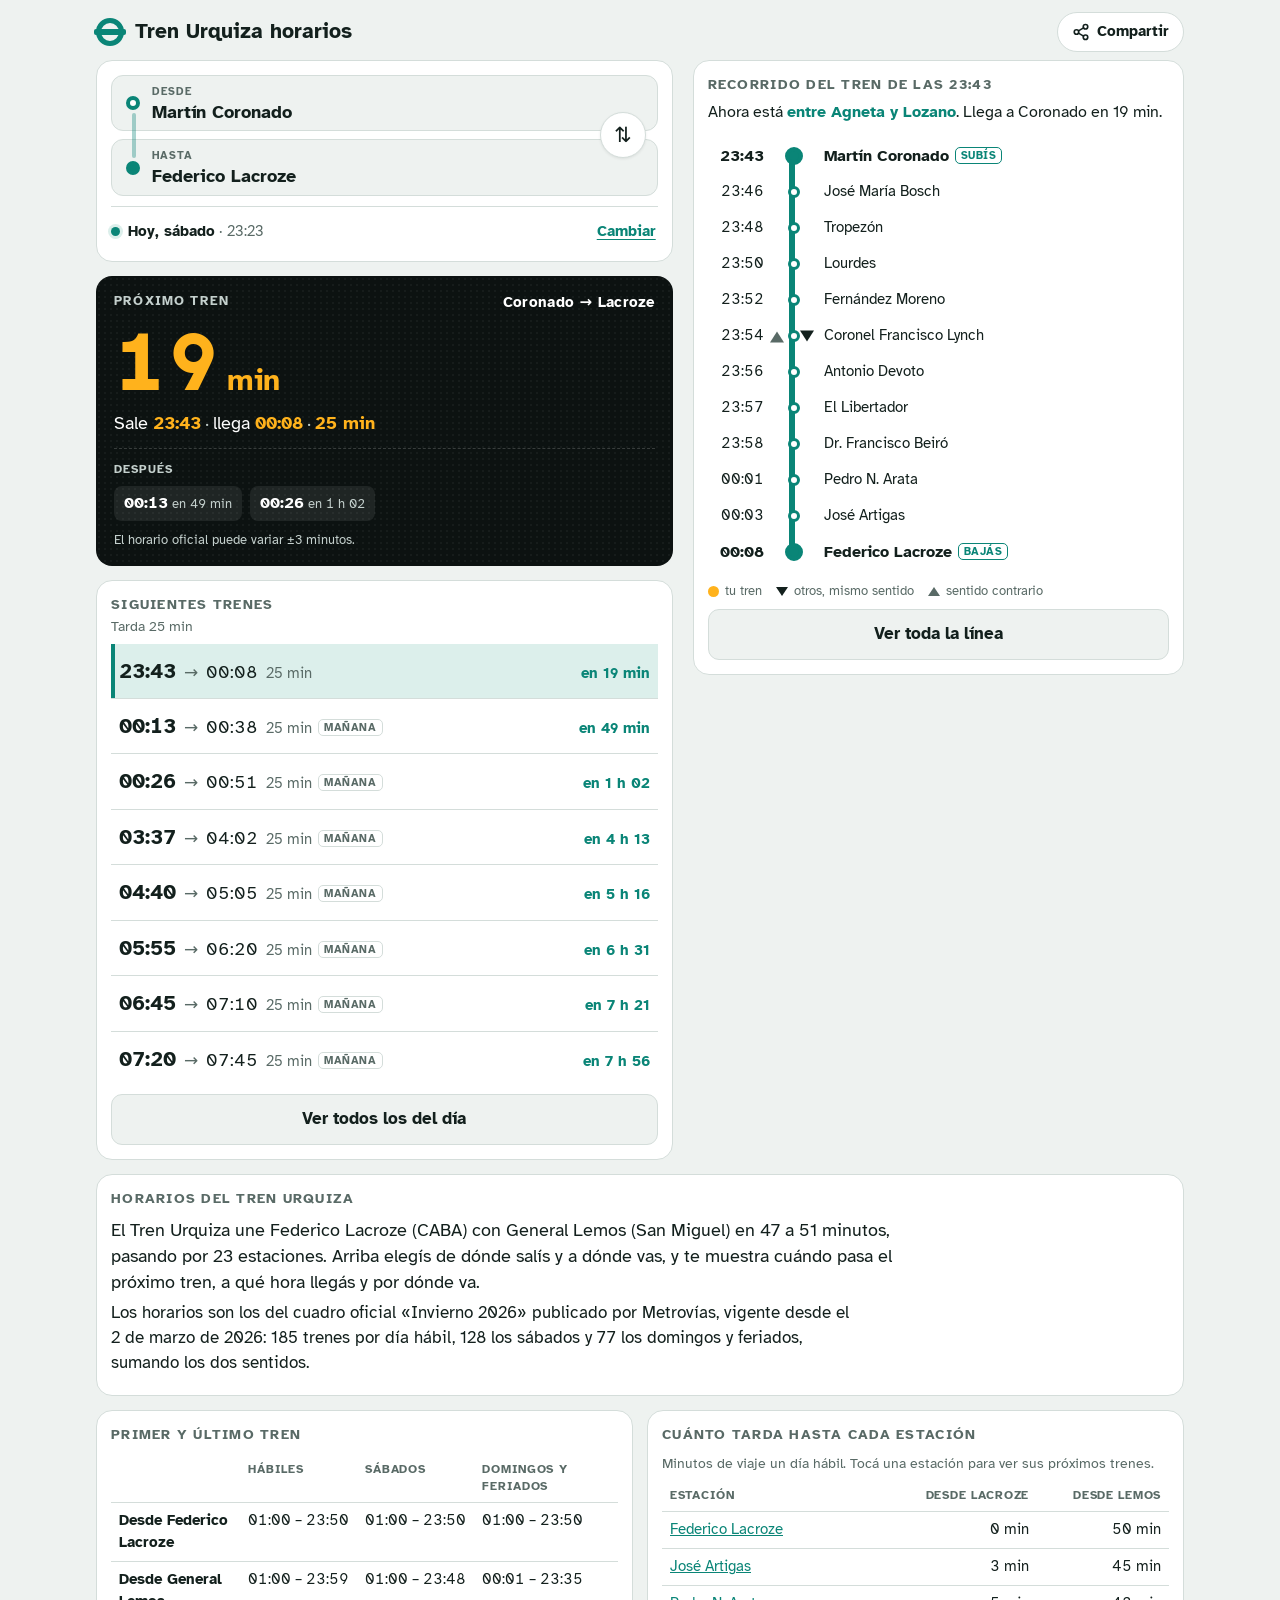
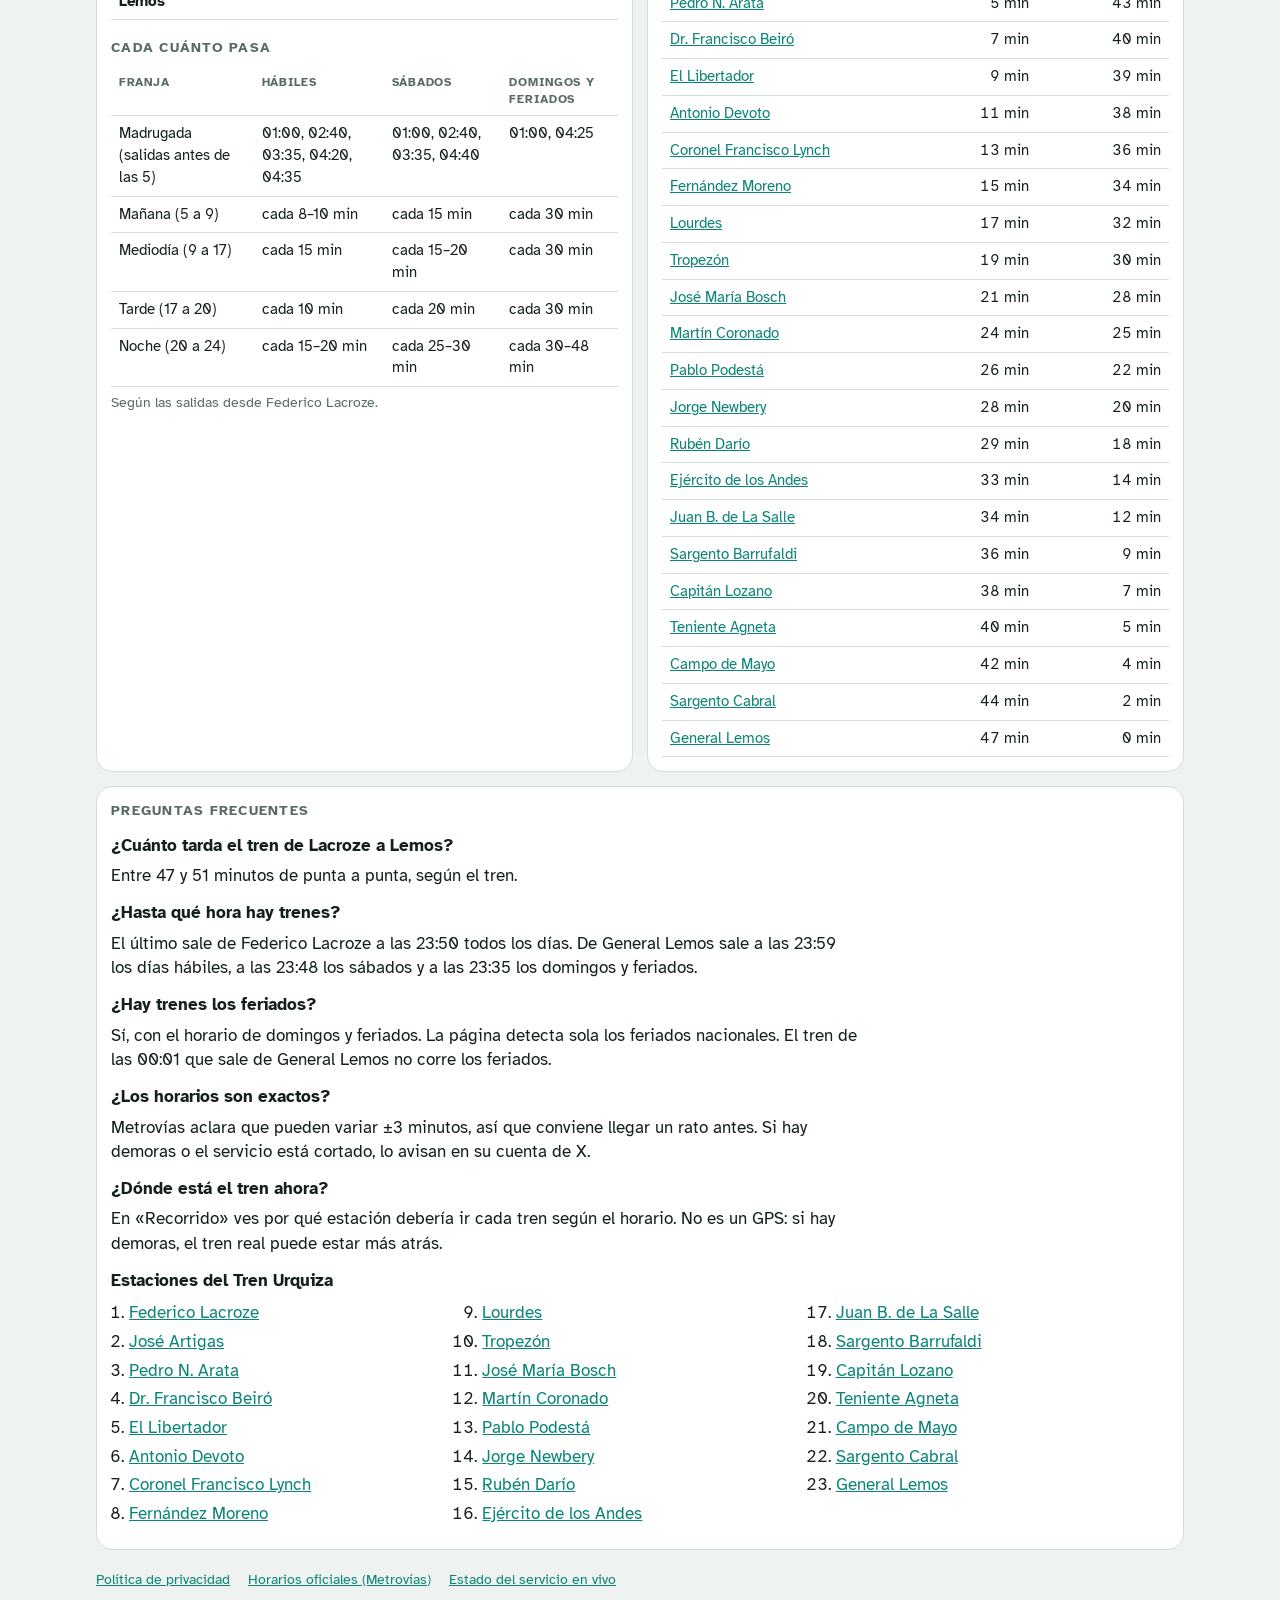
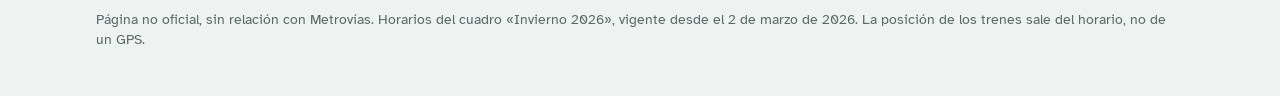
==== commit 9f8b99e5: "Tren Urquiza: siempre en claro, números normales y más compacta En celulares con modo oscuro la pági" ====
--- a/tren-urquiza/index.html
+++ b/tren-urquiza/index.html
@@ -5,7 +5,8 @@
 <meta name="viewport" content="width=device-width, initial-scale=1, viewport-fit=cover">
 <title>Tren Urquiza horarios</title>
 <meta name="description" content="Próximo tren Urquiza al instante: cuándo sale, cuánto tarda y por dónde va, entre Federico Lacroze y General Lemos. Horarios de invierno 2026 para días hábiles, sábados, domingos y feriados.">
-<meta name="theme-color" content="#0a8577">
+<meta name="theme-color" content="#eef2f0">
+<meta name="color-scheme" content="light only">
 <link rel="manifest" href="manifest.webmanifest">
 <link rel="icon" href="icon-192.png" type="image/png">
 <link rel="apple-touch-icon" href="apple-touch-icon.png">
@@ -22,9 +23,8 @@
 <link rel="preconnect" href="https://fonts.googleapis.com">
 <link rel="preconnect" href="https://fonts.gstatic.com" crossorigin>
 <link rel="stylesheet" href="https://fonts.googleapis.com/css2?family=Atkinson+Hyperlegible:ital,wght@0,400;0,700;1,400&display=swap">
-<link rel="stylesheet" href="https://fonts.googleapis.com/css2?family=Doto:wght@800;900&display=swap">
 <style>
-/* Plan: una columna en el celular (elegir viaje → próximo tren → lista → recorrido → info);
+/* Plan (siempre en claro): una columna en el celular (elegir viaje → próximo tren → lista → recorrido → info);
    en pantallas anchas, el viaje y los trenes a la izquierda y el recorrido a la derecha.
    El tablero ámbar del andén es lo único llamativo; el resto es tranquilo y muy legible. */
 :root{
@@ -39,22 +39,9 @@
   --board:#0c1211;
   --board-ink:#c4d0cd;
   --font-body:"Atkinson Hyperlegible", system-ui, -apple-system, "Segoe UI", Roboto, sans-serif;
-  --font-led:"Doto", ui-monospace, "SFMono-Regular", Menlo, Consolas, monospace;
   --rowh:36px;
   --radius:16px;
   color-scheme:light;
-}
-@media (prefers-color-scheme: dark){
-  :root:not([data-theme="light"]){
-    --bg:#0c1211; --surface:#141e1c; --ink:#e6eeec; --muted:#93a5a1; --rule:#25332f;
-    --line:#2fc2b0; --line-soft:#15332f; --board:#050807; --board-ink:#aebcb8;
-    color-scheme:dark;
-  }
-}
-:root[data-theme="dark"]{
-  --bg:#0c1211; --surface:#141e1c; --ink:#e6eeec; --muted:#93a5a1; --rule:#25332f;
-  --line:#2fc2b0; --line-soft:#15332f; --board:#050807; --board-ink:#aebcb8;
-  color-scheme:dark;
 }
 *{box-sizing:border-box}
 html,body{margin:0}
@@ -88,13 +75,13 @@
 
 /* elegir viaje */
 .route{position:relative;display:grid;gap:8px}
-.pick{display:grid;grid-template-columns:auto 1fr;align-items:center;gap:4px 12px;width:100%;text-align:left;border:1px solid var(--rule);background:var(--bg);border-radius:12px;padding:10px 64px 10px 14px;min-height:62px}
+.pick{display:grid;grid-template-columns:auto 1fr;align-items:center;gap:2px 12px;width:100%;text-align:left;border:1px solid var(--rule);background:var(--bg);border-radius:12px;padding:8px 60px 8px 14px;min-height:54px}
 .pick:hover{border-color:var(--line)}
-.pick .lab{grid-column:2;font-size:12px;font-weight:700;letter-spacing:.08em;text-transform:uppercase;color:var(--muted)}
-.pick .st{grid-column:2;font-size:20px;font-weight:700;line-height:1.15}
+.pick .lab{grid-column:2;font-size:11px;font-weight:700;letter-spacing:.08em;text-transform:uppercase;color:var(--muted)}
+.pick .st{grid-column:2;font-size:18px;font-weight:700;line-height:1.15}
 .pick .pin{grid-row:1 / span 2;width:14px;height:14px;border-radius:50%;border:4px solid var(--line);background:var(--surface)}
 .pick.to .pin{background:var(--line)}
-.route::before{content:"";position:absolute;left:21px;top:42px;bottom:42px;width:4px;background:var(--line);border-radius:2px;opacity:.35}
+.route::before{content:"";position:absolute;left:21px;top:38px;bottom:38px;width:4px;background:var(--line);border-radius:2px;opacity:.35}
 .swap{position:absolute;right:12px;top:50%;margin-top:-23px;width:46px;height:46px;border-radius:50%;border:1px solid var(--rule);background:var(--surface);font-size:21px;line-height:1;box-shadow:0 1px 3px rgba(0,0,0,.08)}
 .swap:hover{border-color:var(--line)}
 .recents{display:flex;gap:8px;overflow-x:auto;padding:12px 2px 2px;scrollbar-width:none}
@@ -103,7 +90,7 @@
 .chip:hover{border-color:var(--line)}
 .recents .lbl{flex:none;align-self:center;font-size:13px;color:var(--muted);padding-right:2px}
 
-.when{display:flex;align-items:center;justify-content:space-between;gap:10px;flex-wrap:wrap;margin-top:12px;padding-top:12px;border-top:1px solid var(--rule);font-size:15px}
+.when{display:flex;align-items:center;justify-content:space-between;gap:10px;flex-wrap:wrap;margin-top:10px;padding-top:10px;border-top:1px solid var(--rule);font-size:15px}
 .when-txt{display:inline-flex;align-items:center;gap:8px;color:var(--muted)}
 .when-txt b{color:var(--ink)}
 .dotlive{width:9px;height:9px;border-radius:50%;background:var(--line);box-shadow:0 0 0 3px var(--line-soft)}
@@ -121,25 +108,26 @@
   background-image:radial-gradient(rgba(255,255,255,.045) 1px, transparent 1.2px);background-size:6px 6px}
 .eyebrow{display:flex;justify-content:space-between;gap:10px;font-size:13px;font-weight:700;letter-spacing:.09em;text-transform:uppercase}
 .eyebrow .r{color:#fff;letter-spacing:.02em;text-transform:none;font-size:15px;text-align:right}
-.big{display:flex;align-items:baseline;gap:10px;margin:8px 0 2px;font-family:var(--font-led);font-weight:900;color:var(--led);line-height:.95;text-shadow:0 0 18px rgba(255,178,28,.35)}
-.big .n{font-size:clamp(78px,24vw,112px)}
-.big .u{font-size:clamp(30px,8vw,40px)}
-.big.word .n{font-size:clamp(56px,16vw,80px)}
-.hero-line{font-size:18px;color:#fff;margin-top:4px}
+.big{display:flex;align-items:baseline;gap:8px;margin:6px 0 2px;font-weight:700;color:var(--led);line-height:1;letter-spacing:-.02em}
+.big .n{font-size:clamp(60px,17vw,84px)}
+.big .u{font-size:clamp(24px,6.4vw,30px);letter-spacing:0}
+.big.word .n{font-size:clamp(48px,13vw,64px)}
+.hero-line{font-size:18px;color:#fff;margin-top:6px}
 .hero-line b{color:var(--led)}
 .hero-line .sep{color:var(--board-ink);padding:0 4px}
-.after{display:flex;flex-wrap:wrap;gap:8px 10px;align-items:center;margin-top:14px;padding-top:12px;border-top:1px dashed rgba(255,255,255,.18);font-size:15px}
+.after{display:grid;gap:8px;margin-top:12px;padding-top:12px;border-top:1px dashed rgba(255,255,255,.18);font-size:15px}
+.after .chips{display:flex;flex-wrap:wrap;gap:8px}
 .after .k{text-transform:uppercase;letter-spacing:.08em;font-size:12px;font-weight:700}
-.after .t{background:rgba(255,255,255,.07);border-radius:8px;padding:5px 10px;color:#fff;font-weight:700}
+.after .t{background:rgba(255,255,255,.08);border-radius:8px;padding:6px 10px;color:#fff;font-weight:700;font-size:16px}
 .after .t small{font-weight:400;color:var(--board-ink);margin-left:4px}
 .note{font-size:13px;color:var(--board-ink);margin-top:10px}
 .flip{animation:flip .45s ease-out}
 @keyframes flip{from{opacity:0;transform:translateY(-8px)}to{opacity:1;transform:none}}
 
 /* lista */
-.head{display:flex;justify-content:space-between;align-items:baseline;gap:10px;margin-bottom:6px}
+.head{display:grid;gap:2px;margin-bottom:6px}
 h2{font-size:14px;letter-spacing:.09em;text-transform:uppercase;color:var(--muted)}
-.facts{font-size:14px;color:var(--muted);text-align:right}
+.facts{font-size:14px;color:var(--muted)}
 ol.trains{list-style:none;margin:0;padding:0}
 .trow{width:100%;display:grid;grid-template-columns:auto auto auto minmax(0,1fr) auto;align-items:baseline;gap:8px;padding:12px 8px;border:0;border-top:1px solid var(--rule);background:transparent;text-align:left}
 ol.trains li:first-child .trow{border-top:0}
@@ -263,7 +251,7 @@
       <div class="recents" id="recents" hidden></div>
       <div class="when">
         <span class="when-txt" id="whenTxt"></span>
-        <button class="linkbtn" id="whenBtn" type="button" aria-expanded="false" aria-controls="whenPanel">Cambiar día u hora</button>
+        <button class="linkbtn" id="whenBtn" type="button" aria-expanded="false" aria-controls="whenPanel" aria-label="Cambiar día u hora">Cambiar</button>
       </div>
       <div class="when-panel" id="whenPanel" hidden>
         <div class="seg" id="days" role="group" aria-label="Qué horario usar"></div>
@@ -555,8 +543,8 @@
   }).join('') : '';
   var todayType = typeOf(ctx.today);
   var label = ctx.auto ? 'Hoy, ' + DAYLONG[todayType] : 'Horario de ' + DAYLONG[ctx.type];
-  $('whenTxt').innerHTML = (S.at === null && ctx.auto ? '<i class="dotlive" aria-hidden="true"></i>' : '') + '<span><b>' + esc(label) + '</b> · ' + (S.at === null ? 'ahora ' + hhmm(Math.floor(ctx.now.min)) : 'desde las ' + hhmm(S.at)) + '</span>';
-  $('whenBtn').textContent = S.whenOpen ? 'Listo' : 'Cambiar día u hora';
+  $('whenTxt').innerHTML = (S.at === null && ctx.auto ? '<i class="dotlive" aria-hidden="true"></i>' : '') + '<span><b>' + esc(label) + '</b> · ' + (S.at === null ? hhmm(Math.floor(ctx.now.min)) : 'desde las ' + hhmm(S.at)) + '</span>';
+  $('whenBtn').textContent = S.whenOpen ? 'Listo' : 'Cambiar';
   $('whenBtn').setAttribute('aria-expanded', String(S.whenOpen));
   $('whenPanel').hidden = !S.whenOpen;
   var days = [['hoy','Hoy (' + DAYNAME[todayType] + ')'],['habil','Hábil'],['sabado','Sábado'],['domingo','Domingo'],['feriado','Feriado']];
@@ -594,16 +582,16 @@
       '<span class="sep">·</span>llega <b class="tab">' + hhmm(next.arr) + '</b><span class="sep">·</span><b>' + next.dur + ' min</b>';
     var af = upcoming.slice(1, 3);
     $('bAfter').hidden = af.length === 0;
-    $('bAfter').innerHTML = '<span class="k">Después</span>' + af.map(function(x){
+    $('bAfter').innerHTML = '<span class="k">Después</span><div class="chips">' + af.map(function(x){
       return '<span class="t tab">' + hhmm(x.dep) + (live ? '<small>' + esc(untilTxt(x.dep - ctx.ref)) + '</small>' : '') + '</span>';
-    }).join('');
+    }).join('') + '</div>';
   } else {
     big.classList.add('word');
     $('bKicker').textContent = 'Sin más trenes';
     $('bNum').textContent = 'Fin'; $('bUnit').textContent = '';
     $('bLine').textContent = 'No hay más trenes ese ' + DAYLONG[ctx.type] + ' después de las ' + hhmm(ctx.ref) + '.';
     $('bAfter').hidden = dayTrips.length === 0;
-    $('bAfter').innerHTML = dayTrips.length ? '<span class="k">El primero</span><span class="t tab">' + hhmm(dayTrips[0].dep) + '</span>' : '';
+    $('bAfter').innerHTML = dayTrips.length ? '<span class="k">El primero</span><div class="chips"><span class="t tab">' + hhmm(dayTrips[0].dep) + '</span></div>' : '';
   }
 
   /* datos rápidos */
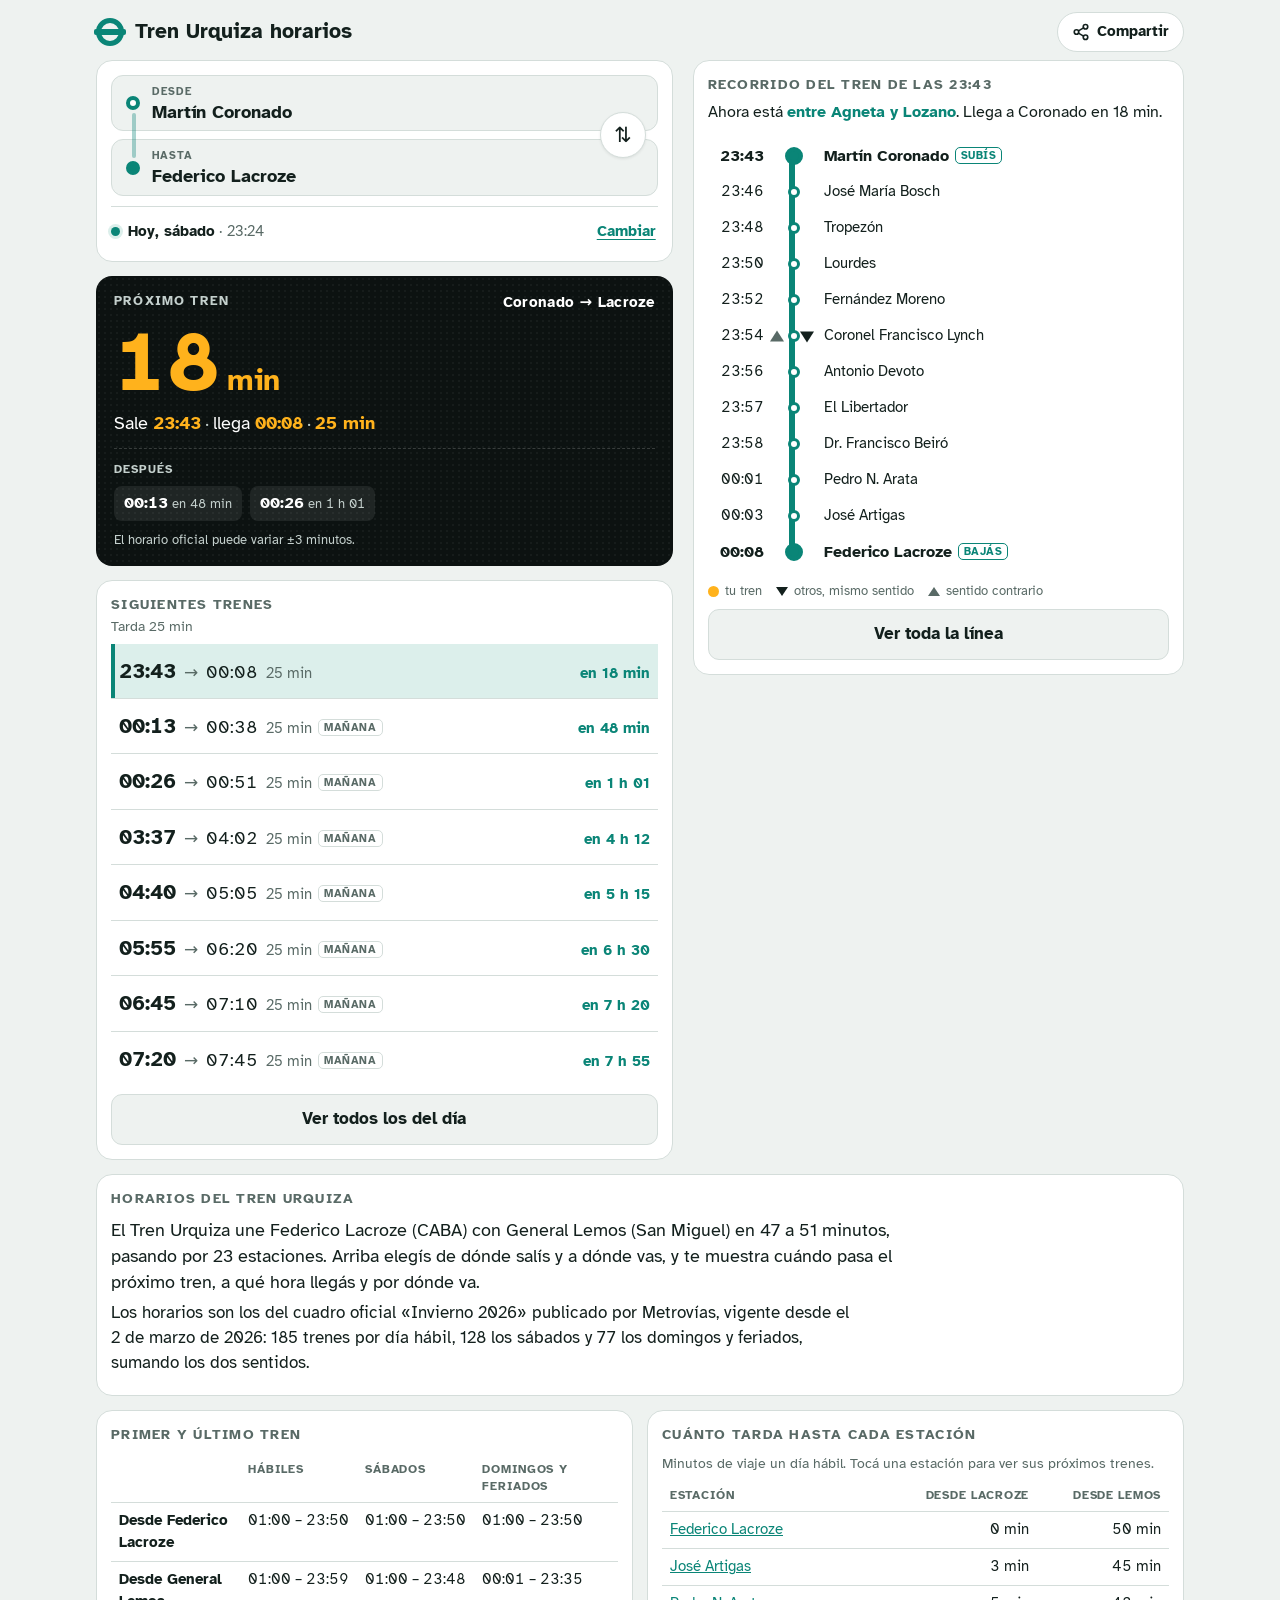
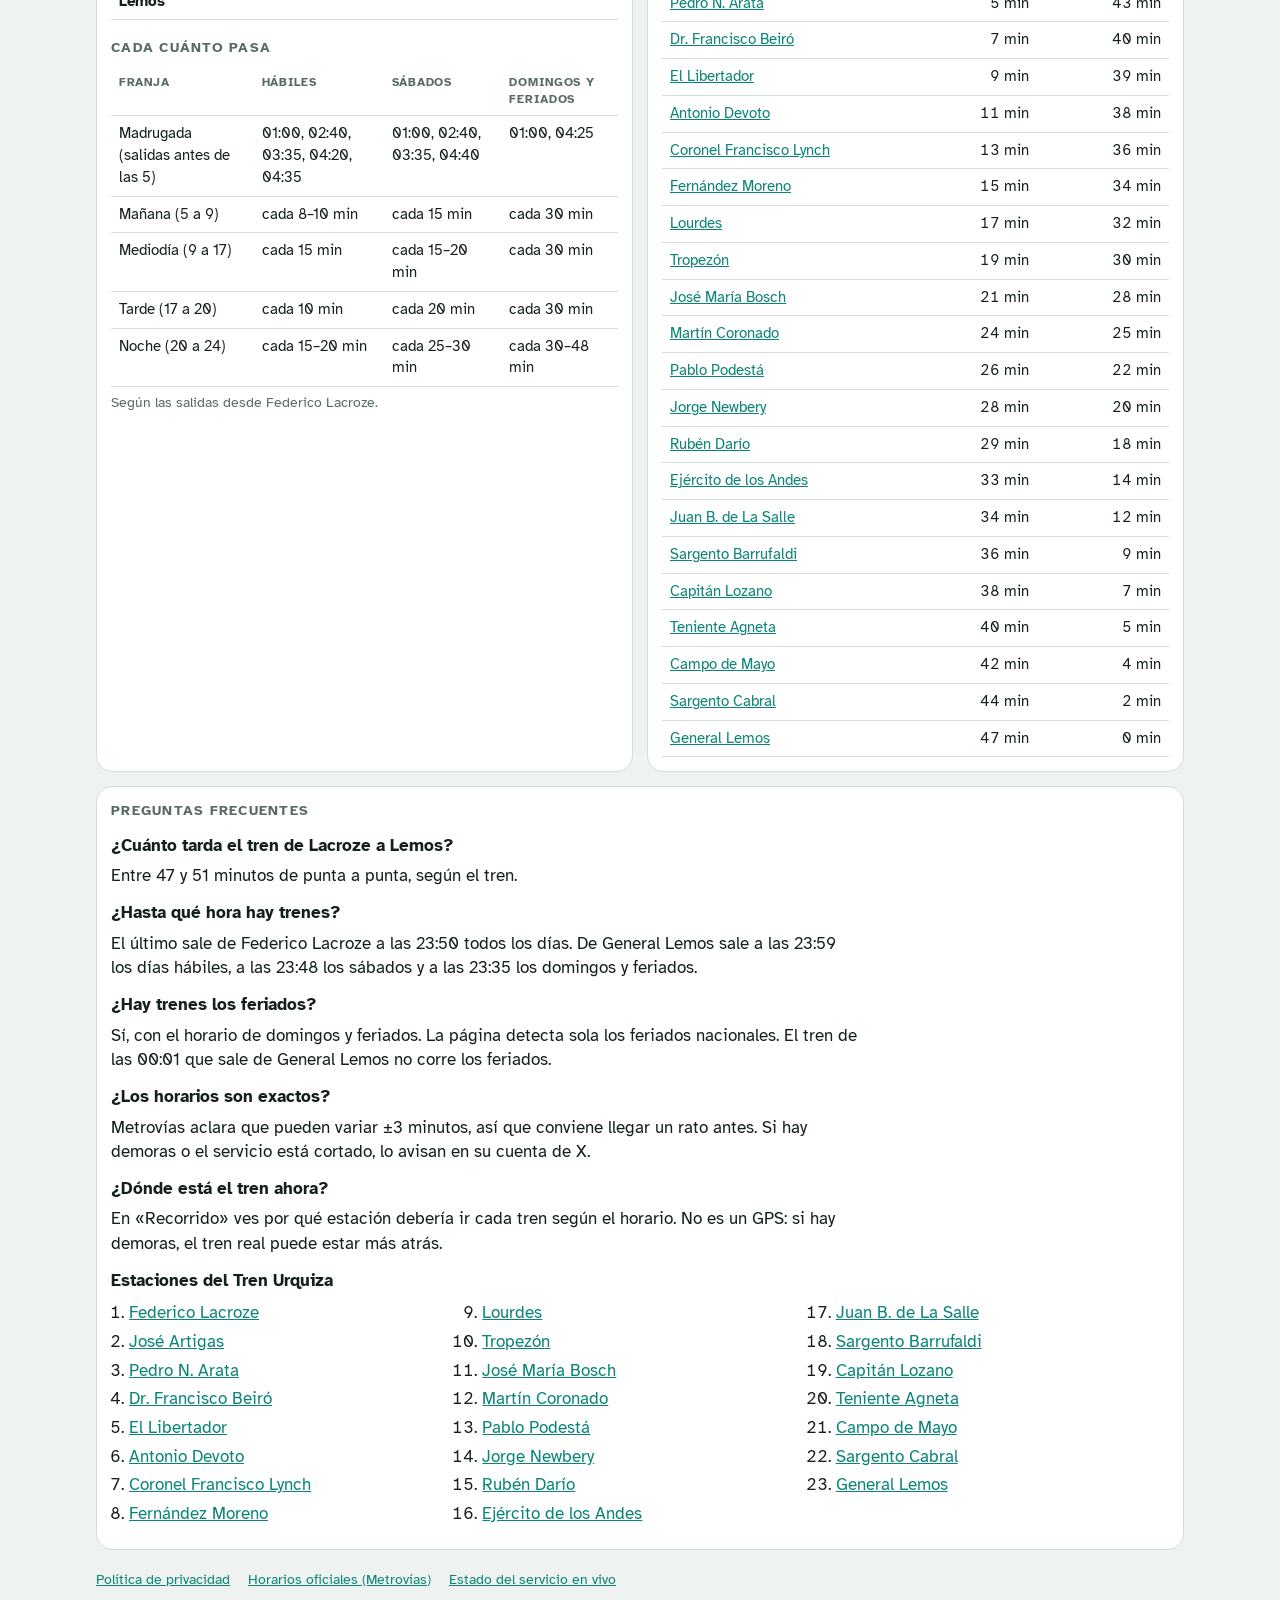
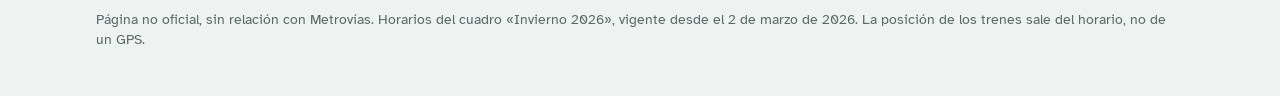
==== commit 6e5a6841: "Tren Urquiza: mostrar hace cuánto pasó el último tren Si el último tren pasó hace 10 minutos o menos" ====
--- a/tren-urquiza/index.html
+++ b/tren-urquiza/index.html
@@ -36,6 +36,7 @@
   --line:#0a8577;
   --line-soft:#dcefeb;
   --led:#ffb21c;
+  --warn:#985a00;
   --board:#0c1211;
   --board-ink:#c4d0cd;
   --font-body:"Atkinson Hyperlegible", system-ui, -apple-system, "Segoe UI", Roboto, sans-serif;
@@ -113,6 +114,9 @@
 .big .u{font-size:clamp(24px,6.4vw,30px);letter-spacing:0}
 .big.word .n{font-size:clamp(48px,13vw,64px)}
 .hero-line{font-size:18px;color:#fff;margin-top:6px}
+.recent{margin-top:10px;border:1px solid rgba(255,178,28,.45);background:rgba(255,178,28,.1);border-radius:10px;padding:8px 11px;font-size:15px;color:#fff}
+.recent b{color:var(--led)}
+.recent.old{border-color:rgba(255,255,255,.15);background:rgba(255,255,255,.05);color:var(--board-ink)}
 .hero-line b{color:var(--led)}
 .hero-line .sep{color:var(--board-ink);padding:0 4px}
 .after{display:grid;gap:8px;margin-top:12px;padding-top:12px;border-top:1px dashed rgba(255,255,255,.18);font-size:15px}
@@ -137,8 +141,13 @@
 .trow .ar{color:var(--muted)}
 .trow .arr{font-size:18px}
 .trow .dur{color:var(--muted);font-size:15px}
+.nw{white-space:nowrap}
 .trow .in{font-weight:700;font-size:15px;color:var(--line);text-align:right;white-space:nowrap}
 .trow.past{opacity:.45}
+.trow.recent .dep,.trow.recent .arr{color:var(--muted)}
+.trow.recent .in{color:var(--warn)}
+.trow.recent .in small{display:block;font-weight:400;font-size:12px}
+.trow.recent.old .in{color:var(--muted);font-weight:400}
 .trow.past .in{color:var(--muted);font-weight:400}
 .tag{font-size:11px;font-weight:700;text-transform:uppercase;letter-spacing:.05em;border:1px solid var(--rule);border-radius:5px;padding:1px 5px;color:var(--muted);margin-left:6px;vertical-align:2px}
 .more{margin-top:8px;width:100%;padding:12px;border-radius:11px;border:1px solid var(--rule);background:var(--bg);font-weight:700}
@@ -267,6 +276,7 @@
       <div class="eyebrow"><span id="bKicker">Próximo tren</span><span class="r" id="bRoute"></span></div>
       <div class="big" id="bBig"><span class="n tab" id="bNum">--</span><span class="u" id="bUnit"></span></div>
       <div class="hero-line" id="bLine"></div>
+      <div class="recent" id="bRecent" hidden></div>
       <div class="after" id="bAfter"></div>
       <div class="note">El horario oficial puede variar ±3 minutos.</div>
     </section>
@@ -467,6 +477,7 @@
   var h = Math.floor(m/60), r = m % 60;
   return 'en ' + h + ' h' + (r ? ' ' + pad(r) : '');
 }
+function agoMin(dep, ref){ return Math.max(1, Math.floor(ref - dep)); }
 function esc(s){ return String(s).replace(/[&<>"]/g, function(c){ return {'&':'&amp;','<':'&lt;','>':'&gt;','"':'&quot;'}[c]; }); }
 function norm(s){ return s.normalize('NFD').replace(/[̀-ͯ]/g,'').toLowerCase(); }
 var store = {
@@ -561,6 +572,8 @@
   var dayTrips = all.filter(function(x){ return x.off === 0; });
   var upcoming = all.filter(function(x){ return x.dep >= ctx.ref - 0.25; });
   var next = upcoming[0] || null, live = S.at === null;
+  var passed = live ? all.filter(function(x){ return x.dep < ctx.ref - 0.25 && x.dep >= ctx.ref - 10; }) : [];
+  var lastPassed = passed.length ? passed[passed.length - 1] : null;
 
   /* tablero */
   $('bRoute').textContent = ST[o][1] + ' → ' + ST[d][1];
@@ -594,6 +607,13 @@
     $('bAfter').innerHTML = dayTrips.length ? '<span class="k">El primero</span><div class="chips"><span class="t tab">' + hhmm(dayTrips[0].dep) + '</span></div>' : '';
   }
 
+  var rec = $('bRecent');
+  if (lastPassed){
+    var ago = agoMin(lastPassed.dep, ctx.ref);
+    rec.hidden = false; rec.classList.toggle('old', ago > 3);
+    rec.innerHTML = 'El de las <b class="tab">' + hhmm(lastPassed.dep) + '</b> pasó hace ' + ago + ' min.' + (ago <= 3 ? ' Con el margen de ±3 min, quizás todavía está.' : '');
+  } else rec.hidden = true;
+
   /* datos rápidos */
   var durs = dayTrips.map(function(x){ return x.dur; });
   var dmin = Math.min.apply(null, durs), dmax = Math.max.apply(null, durs);
@@ -606,18 +626,21 @@
   /* lista */
   var list;
   if (S.showAll){ list = dayTrips.slice(); $('listTitle').textContent = 'Todos · ' + DAYNAME[ctx.type]; $('moreBtn').textContent = 'Ver solo los próximos'; }
-  else { list = upcoming.slice(0, 8); $('listTitle').textContent = 'Siguientes trenes'; $('moreBtn').textContent = 'Ver todos los del día'; }
+  else { list = (lastPassed ? [lastPassed] : []).concat(upcoming.slice(0, 8)); $('listTitle').textContent = 'Siguientes trenes'; $('moreBtn').textContent = 'Ver todos los del día'; }
   var sel = null;
   if (S.pick) sel = all.filter(function(x){ return x.tr.id + ':' + x.off === S.pick; })[0] || null;
   if (!sel){ sel = next; S.pick = null; }
   var selKey = sel ? sel.tr.id + ':' + sel.off : '';
   $('list').innerHTML = list.length ? list.map(function(x){
-    var k = x.tr.id + ':' + x.off, past = x.dep < ctx.ref - 0.25;
-    var inTxt = past ? 'ya salió' : (live ? untilTxt(x.dep - ctx.ref) : '');
-    return '<li><button type="button" class="trow' + (past && S.showAll ? ' past' : '') + '" data-k="' + k + '" aria-current="' + (k === selKey) + '">' +
+    var k = x.tr.id + ':' + x.off, past = x.dep < ctx.ref - 0.25, ago = past ? agoMin(x.dep, ctx.ref) : 0;
+    var isRecent = past && live && ago <= 10;
+    var inHtml = !past ? esc(live ? untilTxt(x.dep - ctx.ref) : '') :
+      isRecent ? 'pasó hace ' + ago + ' min' + (ago <= 3 ? '<small>quizás todavía está</small>' : '') : 'ya pasó';
+    var cls = isRecent ? ' recent' + (ago > 3 ? ' old' : '') : (past && S.showAll ? ' past' : '');
+    return '<li><button type="button" class="trow' + cls + '" data-k="' + k + '" aria-current="' + (k === selKey) + '">' +
       '<span class="dep tab">' + hhmm(x.dep) + '</span><span class="ar">→</span><span class="arr tab">' + hhmm(x.arr) + '</span>' +
-      '<span class="dur">' + x.dur + ' min' + (x.tag ? '<span class="tag">' + esc(x.tag) + '</span>' : '') + '</span>' +
-      '<span class="in">' + esc(inTxt) + '</span></button></li>';
+      '<span class="dur"><span class="nw">' + x.dur + ' min</span>' + (x.tag ? '<span class="tag">' + esc(x.tag) + '</span>' : '') + '</span>' +
+      '<span class="in">' + inHtml + '</span></button></li>';
   }).join('') : '<li class="msg">No hay trenes para mostrar.</li>';
   if (S.showAll && !S._scrolled){
     S._scrolled = true;
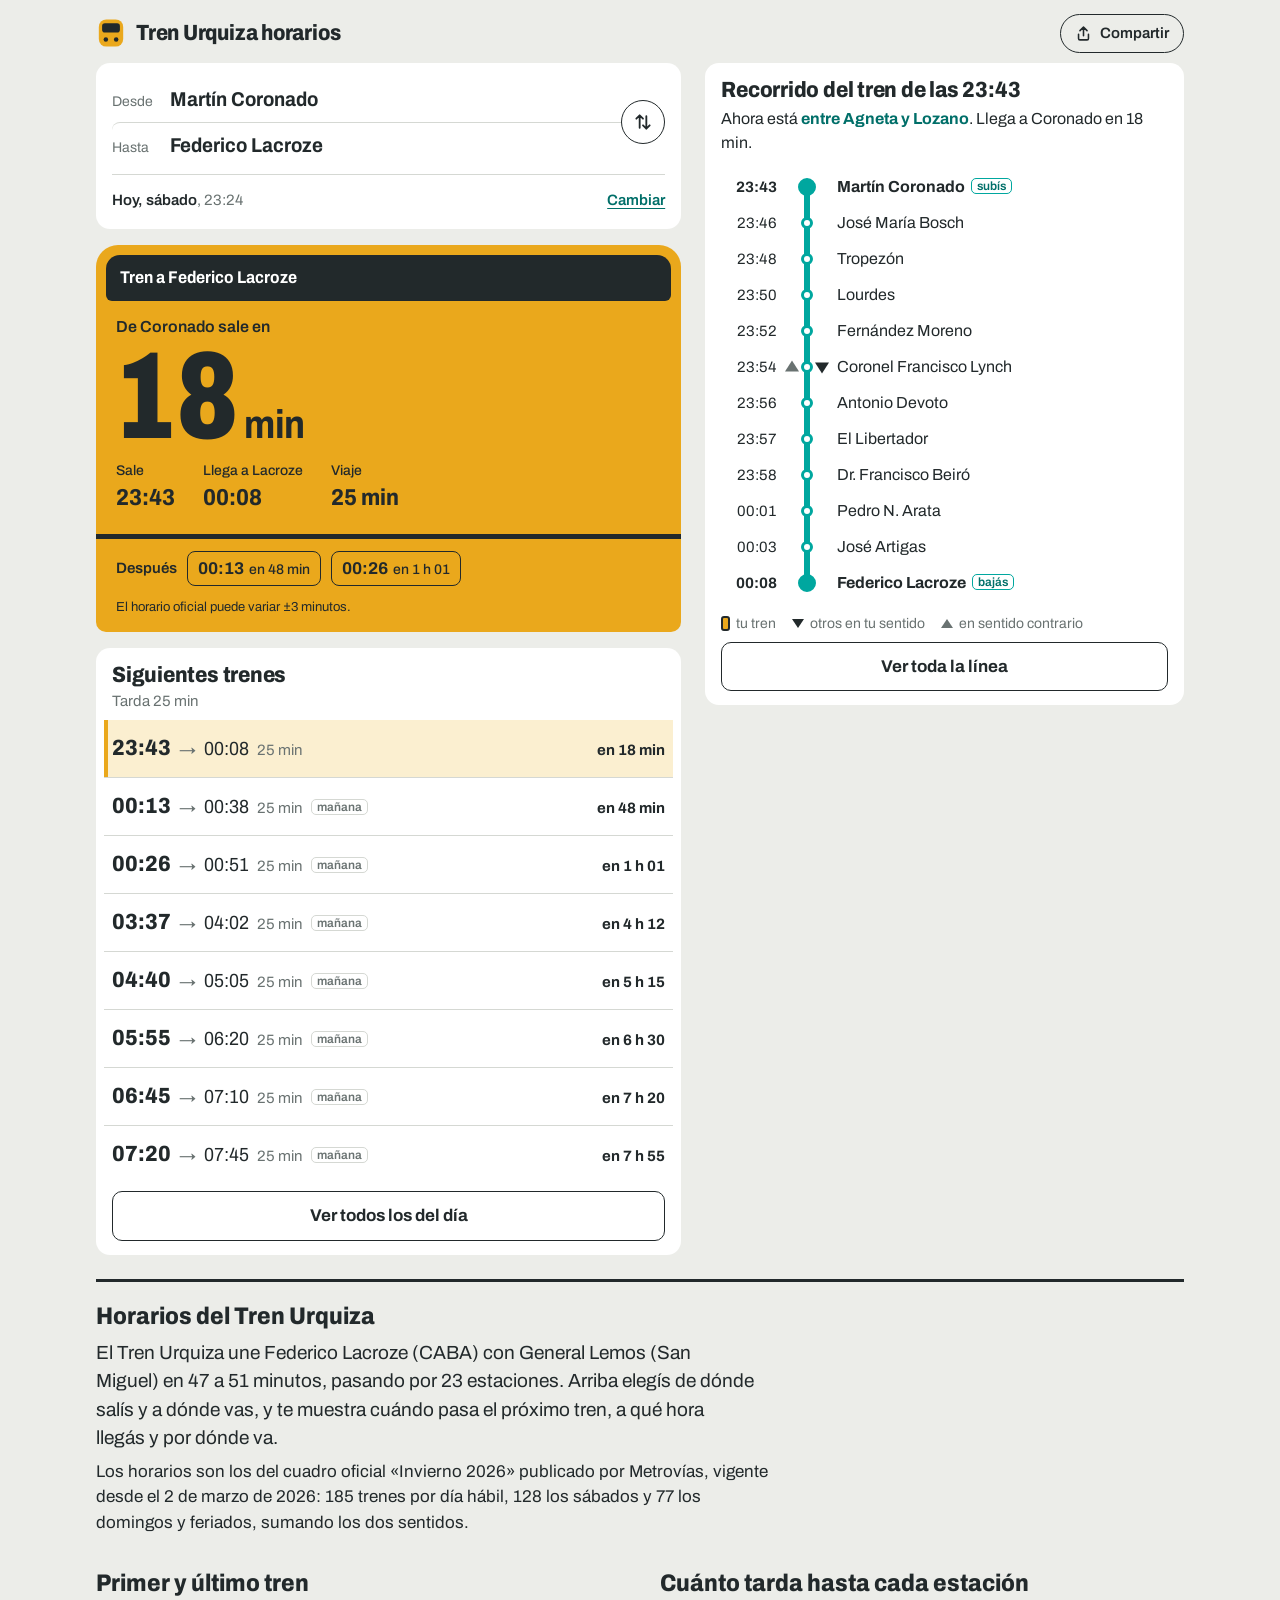
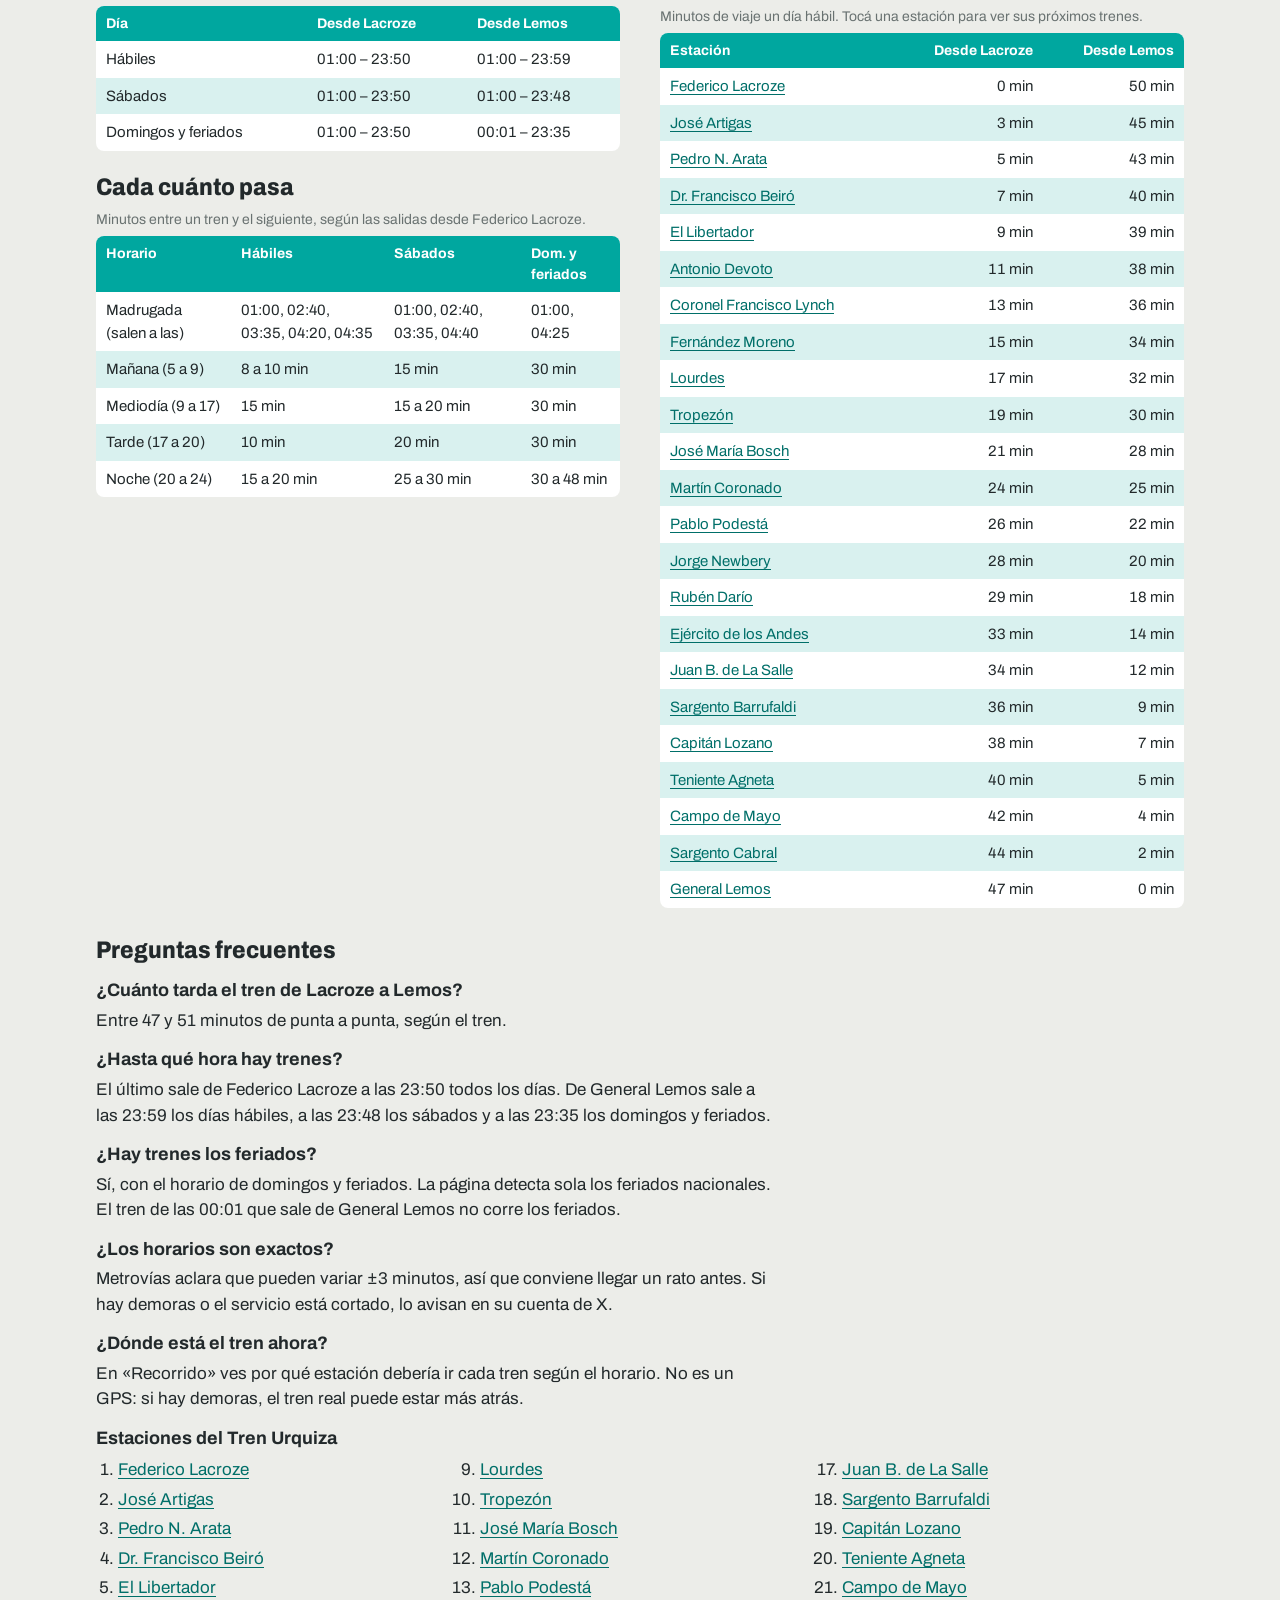
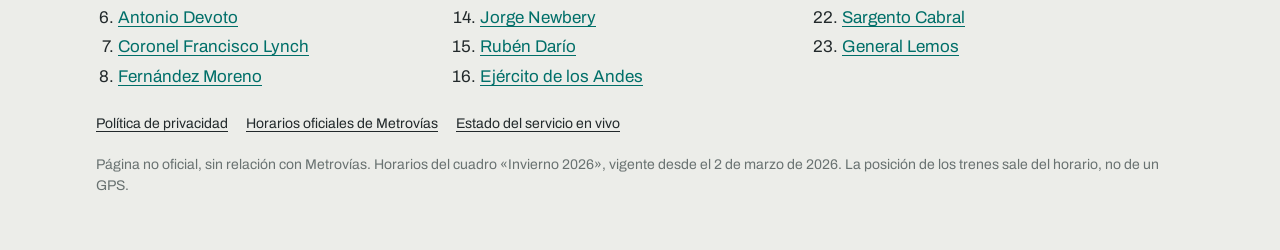
==== commit cf64f138: "Tren Urquiza: identidad propia con los colores del tren - El tablero es el costado de un coche mosta" ====
--- a/tren-urquiza/index.html
+++ b/tren-urquiza/index.html
@@ -5,10 +5,11 @@
 <meta name="viewport" content="width=device-width, initial-scale=1, viewport-fit=cover">
 <title>Tren Urquiza horarios</title>
 <meta name="description" content="Próximo tren Urquiza al instante: cuándo sale, cuánto tarda y por dónde va, entre Federico Lacroze y General Lemos. Horarios de invierno 2026 para días hábiles, sábados, domingos y feriados.">
-<meta name="theme-color" content="#eef2f0">
+<meta name="theme-color" content="#ecede9">
 <meta name="color-scheme" content="light only">
 <link rel="manifest" href="manifest.webmanifest">
-<link rel="icon" href="icon-192.png" type="image/png">
+<link rel="icon" href="favicon.svg" type="image/svg+xml">
+<link rel="icon" href="icon-192.png" type="image/png" sizes="192x192">
 <link rel="apple-touch-icon" href="apple-touch-icon.png">
 <meta property="og:title" content="Tren Urquiza horarios">
 <meta property="og:description" content="Mirá cuándo pasa el próximo tren y cuánto tarda, de Lacroze a Lemos.">
@@ -17,249 +18,251 @@
 <meta property="og:url" content="https://agustinjjesus.github.io/king-muebles-pruebas/tren-urquiza/">
 <meta name="twitter:card" content="summary_large_image">
 <!--
-  ANUNCIOS: cuando Google AdSense apruebe el sitio, completar ADS_CLIENT y los ADS_SLOTS
-  más abajo (en el script, buscar "ANUNCIOS"). No hace falta tocar nada más.
+  ANUNCIOS: cuando Google AdSense apruebe el sitio, completar ADS_CLIENT y ADS_SLOTS
+  en el script (buscar "ANUNCIOS"). No hace falta tocar nada más.
 -->
 <link rel="preconnect" href="https://fonts.googleapis.com">
 <link rel="preconnect" href="https://fonts.gstatic.com" crossorigin>
-<link rel="stylesheet" href="https://fonts.googleapis.com/css2?family=Atkinson+Hyperlegible:ital,wght@0,400;0,700;1,400&display=swap">
+<link rel="stylesheet" href="https://fonts.googleapis.com/css2?family=Archivo:wdth,wght@62..125,400..900&display=swap">
 <style>
-/* Plan (siempre en claro): una columna en el celular (elegir viaje → próximo tren → lista → recorrido → info);
-   en pantallas anchas, el viaje y los trenes a la izquierda y el recorrido a la derecha.
-   El tablero ámbar del andén es lo único llamativo; el resto es tranquilo y muy legible. */
+/*
+  Tren Urquiza horarios — sistema
+  Color: andén #ecede9 (fondo, gris hormigón) · papel #ffffff · carbón #22292b (texto, franja de ventanas)
+         riel #697271 (texto secundario) · mostaza #eaa81c (el coche, solo en el tablero y la marca)
+         turquesa #00a79f (el color de la línea: solo el trazado del recorrido y las tablas)
+  Tipo: Archivo (Omnibus-Type, Buenos Aires), una sola familia; el ancho condensado para los números grandes.
+  Layout: el tablero es el costado de un coche mostaza con su franja de ventanas; todo lo demás es papel y gris.
+  En pantallas anchas: viaje, tablero y lista a la izquierda; el recorrido a la derecha; la información abajo.
+*/
 :root{
-  --bg:#eef2f0;
-  --surface:#ffffff;
-  --ink:#13201d;
-  --muted:#596a66;
-  --rule:#d4ddda;
-  --line:#0a8577;
-  --line-soft:#dcefeb;
-  --led:#ffb21c;
-  --warn:#985a00;
-  --board:#0c1211;
-  --board-ink:#c4d0cd;
-  --font-body:"Atkinson Hyperlegible", system-ui, -apple-system, "Segoe UI", Roboto, sans-serif;
+  --anden:#ecede9;
+  --papel:#ffffff;
+  --carbon:#22292b;
+  --riel:#697271;
+  --junta:#d5d8d3;
+  --mostaza:#eaa81c;
+  --mostaza-tinta:#fbefd0;
+  --mostaza-texto:#865b00;
+  --turquesa:#00a79f;
+  --turquesa-texto:#006f69;
+  --turquesa-tinta:#d9f1ef;
+  --font:"Archivo", "Helvetica Neue", Arial, system-ui, sans-serif;
   --rowh:36px;
-  --radius:16px;
   color-scheme:light;
 }
 *{box-sizing:border-box}
 html,body{margin:0}
-body{background:var(--bg);color:var(--ink);font-family:var(--font-body);font-size:17px;line-height:1.45;-webkit-text-size-adjust:100%;
+body{background:var(--anden);color:var(--carbon);font-family:var(--font);font-size:17px;line-height:1.5;font-stretch:100%;
+  -webkit-text-size-adjust:100%;font-feature-settings:"tnum" 0;
   padding:env(safe-area-inset-top) env(safe-area-inset-right) env(safe-area-inset-bottom) env(safe-area-inset-left)}
 button,input{font:inherit;color:inherit}
 button{cursor:pointer}
-a{color:var(--line)}
-:focus-visible{outline:3px solid var(--led);outline-offset:2px}
-h1,h2,h3{text-wrap:balance;margin:0}
-.tab{font-variant-numeric:tabular-nums}
+a{color:var(--turquesa-texto);text-underline-offset:3px}
+:focus-visible{outline:3px solid var(--carbon);outline-offset:2px}
+h1,h2,h3{margin:0;text-wrap:balance;line-height:1.2}
+.tab{font-feature-settings:"tnum" 1;font-variant-numeric:tabular-nums}
 [hidden]{display:none !important}
 
-/* barra superior */
-.top{max-width:1120px;margin:0 auto;padding:12px 16px 8px;display:flex;align-items:center;justify-content:space-between;gap:12px}
-.brand{display:flex;align-items:center;gap:11px;text-decoration:none;color:inherit}
-.brand h1{font-size:clamp(17px,4.8vw,21px);line-height:1.1;white-space:nowrap}
-.roundel{width:28px;height:28px;border-radius:50%;border:5px solid var(--line);position:relative;flex:none}
-.roundel::after{content:"";position:absolute;left:-7px;right:-7px;top:50%;height:6px;margin-top:-3px;background:var(--line);border-radius:2px}
-.iconbtn{display:inline-flex;align-items:center;gap:7px;border:1px solid var(--rule);background:var(--surface);border-radius:999px;padding:8px 14px;font-weight:700;font-size:15px}
-.iconbtn svg{width:18px;height:18px}
-
-.wrap{max-width:1120px;margin:0 auto;padding:0 16px 32px;display:grid;grid-template-columns:minmax(0,1fr);gap:14px}
-.col-a,.col-b{display:grid;grid-template-columns:minmax(0,1fr);gap:14px;min-width:0;align-content:start}
+/* cabecera */
+.top{max-width:1120px;margin:0 auto;padding:14px 16px 10px;display:flex;align-items:center;justify-content:space-between;gap:12px}
+.brand{display:flex;align-items:center;gap:10px;text-decoration:none;color:inherit}
+.brand svg{width:30px;height:30px;flex:none}
+.brand h1{font-size:clamp(18px,5vw,22px);font-weight:800;font-stretch:88%;letter-spacing:-.01em;white-space:nowrap}
+.share{display:inline-flex;align-items:center;gap:8px;border:1.5px solid var(--carbon);background:transparent;border-radius:999px;padding:7px 14px;font-weight:600;font-size:15px}
+.share svg{width:17px;height:17px}
+@media (max-width:420px){.share .txt{display:none}.share{padding:8px}}
+
+.wrap{max-width:1120px;margin:0 auto;padding:0 16px 40px;display:grid;grid-template-columns:minmax(0,1fr);gap:16px}
+.col-a,.col-b{display:grid;grid-template-columns:minmax(0,1fr);gap:16px;min-width:0;align-content:start}
 @media (min-width:960px){
-  .wrap{grid-template-columns:minmax(0,1.08fr) minmax(0,.92fr);align-items:start;column-gap:20px}
+  .wrap{grid-template-columns:minmax(0,1.1fr) minmax(0,.9fr);column-gap:24px;align-items:start}
   .col-b{position:sticky;top:12px}
   .info,.ad-final,.foot{grid-column:1 / -1}
 }
-.card{background:var(--surface);border:1px solid var(--rule);border-radius:var(--radius);padding:14px}
+.panel{background:var(--papel);border-radius:14px;padding:14px 16px}
 
 /* elegir viaje */
-.route{position:relative;display:grid;gap:8px}
-.pick{display:grid;grid-template-columns:auto 1fr;align-items:center;gap:2px 12px;width:100%;text-align:left;border:1px solid var(--rule);background:var(--bg);border-radius:12px;padding:8px 60px 8px 14px;min-height:54px}
-.pick:hover{border-color:var(--line)}
-.pick .lab{grid-column:2;font-size:11px;font-weight:700;letter-spacing:.08em;text-transform:uppercase;color:var(--muted)}
-.pick .st{grid-column:2;font-size:18px;font-weight:700;line-height:1.15}
-.pick .pin{grid-row:1 / span 2;width:14px;height:14px;border-radius:50%;border:4px solid var(--line);background:var(--surface)}
-.pick.to .pin{background:var(--line)}
-.route::before{content:"";position:absolute;left:21px;top:38px;bottom:38px;width:4px;background:var(--line);border-radius:2px;opacity:.35}
-.swap{position:absolute;right:12px;top:50%;margin-top:-23px;width:46px;height:46px;border-radius:50%;border:1px solid var(--rule);background:var(--surface);font-size:21px;line-height:1;box-shadow:0 1px 3px rgba(0,0,0,.08)}
-.swap:hover{border-color:var(--line)}
-.recents{display:flex;gap:8px;overflow-x:auto;padding:12px 2px 2px;scrollbar-width:none}
-.recents::-webkit-scrollbar{display:none}
-.chip{flex:none;border:1px solid var(--rule);background:var(--surface);border-radius:999px;padding:7px 13px;font-size:15px;white-space:nowrap}
-.chip:hover{border-color:var(--line)}
-.recents .lbl{flex:none;align-self:center;font-size:13px;color:var(--muted);padding-right:2px}
-
-.when{display:flex;align-items:center;justify-content:space-between;gap:10px;flex-wrap:wrap;margin-top:10px;padding-top:10px;border-top:1px solid var(--rule);font-size:15px}
-.when-txt{display:inline-flex;align-items:center;gap:8px;color:var(--muted)}
-.when-txt b{color:var(--ink)}
-.dotlive{width:9px;height:9px;border-radius:50%;background:var(--line);box-shadow:0 0 0 3px var(--line-soft)}
-.linkbtn{border:0;background:none;color:var(--line);font-weight:700;padding:4px 2px;text-decoration:underline;text-underline-offset:3px}
+.route{position:relative}
+.pick{display:grid;grid-template-columns:58px 1fr;align-items:baseline;width:100%;text-align:left;border:0;background:none;padding:10px 56px 10px 0;border-radius:8px}
+.pick + .pick{border-top:1px solid var(--junta)}
+.pick:hover .st{text-decoration:underline;text-decoration-thickness:2px;text-underline-offset:4px}
+.pick .lab{font-size:14px;color:var(--riel)}
+.pick .st{font-size:20px;font-weight:700;font-stretch:92%;line-height:1.2}
+.swap{position:absolute;right:0;top:50%;margin-top:-22px;width:44px;height:44px;border-radius:50%;border:1.5px solid var(--carbon);background:var(--papel);display:grid;place-items:center}
+.swap svg{width:20px;height:20px}
+.when{display:flex;align-items:center;justify-content:space-between;gap:10px;flex-wrap:wrap;margin-top:6px;padding-top:10px;border-top:1px solid var(--junta);font-size:15px;color:var(--riel)}
+.when b{color:var(--carbon);font-weight:600}
+.linkbtn{border:0;background:none;color:var(--turquesa-texto);font-weight:600;padding:4px 0;text-decoration:underline;text-underline-offset:3px}
 .when-panel{display:grid;gap:10px;margin-top:12px}
 .seg{display:flex;flex-wrap:wrap;gap:6px}
-.seg button{border:1px solid var(--rule);background:var(--bg);border-radius:9px;padding:8px 12px;font-size:15px}
-.seg button[aria-pressed="true"]{background:var(--ink);color:var(--bg);border-color:var(--ink)}
-.timerow{display:flex;align-items:center;gap:10px;flex-wrap:wrap}
-.timerow label{color:var(--muted);font-size:15px}
-.timerow input{padding:8px 10px;border-radius:9px;border:1px solid var(--rule);background:var(--bg);font-weight:700}
-
-/* tablero */
-.board{background:var(--board);color:var(--board-ink);border-radius:var(--radius);padding:16px 18px;
-  background-image:radial-gradient(rgba(255,255,255,.045) 1px, transparent 1.2px);background-size:6px 6px}
-.eyebrow{display:flex;justify-content:space-between;gap:10px;font-size:13px;font-weight:700;letter-spacing:.09em;text-transform:uppercase}
-.eyebrow .r{color:#fff;letter-spacing:.02em;text-transform:none;font-size:15px;text-align:right}
-.big{display:flex;align-items:baseline;gap:8px;margin:6px 0 2px;font-weight:700;color:var(--led);line-height:1;letter-spacing:-.02em}
-.big .n{font-size:clamp(60px,17vw,84px)}
-.big .u{font-size:clamp(24px,6.4vw,30px);letter-spacing:0}
-.big.word .n{font-size:clamp(48px,13vw,64px)}
-.hero-line{font-size:18px;color:#fff;margin-top:6px}
-.recent{margin-top:10px;border:1px solid rgba(255,178,28,.45);background:rgba(255,178,28,.1);border-radius:10px;padding:8px 11px;font-size:15px;color:#fff}
-.recent b{color:var(--led)}
-.recent.old{border-color:rgba(255,255,255,.15);background:rgba(255,255,255,.05);color:var(--board-ink)}
-.hero-line b{color:var(--led)}
-.hero-line .sep{color:var(--board-ink);padding:0 4px}
-.after{display:grid;gap:8px;margin-top:12px;padding-top:12px;border-top:1px dashed rgba(255,255,255,.18);font-size:15px}
-.after .chips{display:flex;flex-wrap:wrap;gap:8px}
-.after .k{text-transform:uppercase;letter-spacing:.08em;font-size:12px;font-weight:700}
-.after .t{background:rgba(255,255,255,.08);border-radius:8px;padding:6px 10px;color:#fff;font-weight:700;font-size:16px}
-.after .t small{font-weight:400;color:var(--board-ink);margin-left:4px}
-.note{font-size:13px;color:var(--board-ink);margin-top:10px}
-.flip{animation:flip .45s ease-out}
-@keyframes flip{from{opacity:0;transform:translateY(-8px)}to{opacity:1;transform:none}}
+.seg button{border:1.5px solid var(--junta);background:var(--papel);border-radius:8px;padding:7px 12px;font-size:15px;font-weight:500}
+.seg button[aria-pressed="true"]{background:var(--carbon);color:var(--papel);border-color:var(--carbon)}
+.timerow{display:flex;align-items:center;gap:12px;flex-wrap:wrap;font-size:15px}
+.timerow label{color:var(--riel)}
+.timerow input{padding:7px 10px;border-radius:8px;border:1.5px solid var(--junta);background:var(--papel);font-weight:700}
+.recents{display:flex;gap:8px;overflow-x:auto;margin:10px -16px 0;padding:2px 16px;scrollbar-width:none}
+.recents::-webkit-scrollbar{display:none}
+.recents .lbl{flex:none;align-self:center;font-size:14px;color:var(--riel)}
+.chip{flex:none;border:1.5px solid var(--junta);background:var(--papel);border-radius:999px;padding:6px 12px;font-size:15px;white-space:nowrap}
+.chip:hover{border-color:var(--carbon)}
+
+/* el tablero: costado del coche */
+.coche{background:var(--mostaza);color:var(--carbon);border-radius:22px 22px 10px 10px;overflow:hidden;position:relative}
+.ventanas{background:var(--carbon);color:#fff;margin:10px 10px 0;border-radius:14px 14px 6px 6px;padding:10px 14px;display:flex;justify-content:space-between;align-items:baseline;gap:12px}
+.ventanas .dest{font-size:17px;font-weight:700;font-stretch:90%}
+.ventanas .dest span{font-weight:400;color:#c9cfcd}
+.cuerpo{padding:14px 20px 4px}
+.lead{font-size:16px;font-weight:600}
+.big{display:flex;align-items:baseline;gap:6px;font-stretch:72%;font-weight:850;line-height:.9;letter-spacing:-.01em;margin:2px 0 8px}
+.big .n{font-size:clamp(86px,26vw,124px)}
+.big .u{font-size:clamp(30px,8vw,40px);font-weight:700;font-stretch:85%}
+.big.word .n{font-size:clamp(58px,17vw,84px)}
+.datos{display:grid;grid-template-columns:repeat(3,auto);justify-content:start;column-gap:28px;row-gap:0;margin:0 0 14px}
+.datos dt{font-size:14px;font-weight:500;grid-row:1}
+.datos dd{margin:0;font-size:23px;font-weight:750;font-stretch:90%;grid-row:2}
+.franja{height:5px;background:var(--carbon);margin:0 0 0}
+.despues{display:flex;flex-wrap:wrap;align-items:center;gap:8px 10px;padding:12px 20px 2px}
+.despues .k{font-size:15px;font-weight:600}
+@media (max-width:480px){.despues .k{flex-basis:100%;margin-bottom:-2px}}
+.despues .t{border:1.5px solid var(--carbon);border-radius:8px;padding:4px 10px;font-weight:700;font-size:17px;white-space:nowrap}
+.despues .t small{font-weight:500;font-size:14px;margin-left:5px}
+.recent{background:var(--carbon);color:#fff;padding:10px 20px;font-size:15px}
+.recent b{color:var(--mostaza)}
+.recent.old{color:#c9cfcd}
+.nota{font-size:13px;padding:10px 20px 14px}
+.flip{animation:flip .5s cubic-bezier(.2,.8,.2,1)}
+@keyframes flip{from{opacity:0;transform:translateY(-14px)}to{opacity:1;transform:none}}
 
 /* lista */
-.head{display:grid;gap:2px;margin-bottom:6px}
-h2{font-size:14px;letter-spacing:.09em;text-transform:uppercase;color:var(--muted)}
-.facts{font-size:14px;color:var(--muted)}
-ol.trains{list-style:none;margin:0;padding:0}
-.trow{width:100%;display:grid;grid-template-columns:auto auto auto minmax(0,1fr) auto;align-items:baseline;gap:8px;padding:12px 8px;border:0;border-top:1px solid var(--rule);background:transparent;text-align:left}
+.sec-h{font-size:22px;font-weight:800;font-stretch:90%;letter-spacing:-.01em}
+.facts{font-size:15px;color:var(--riel);margin:2px 0 8px}
+ol.trains{list-style:none;margin:0 -8px;padding:0}
+.trow{width:100%;display:grid;grid-template-columns:auto auto auto minmax(0,1fr) auto;align-items:baseline;gap:8px;padding:12px 8px;border:0;border-top:1px solid var(--junta);background:transparent;text-align:left;border-radius:0}
 ol.trains li:first-child .trow{border-top:0}
-.trow:hover{background:var(--bg)}
-.trow[aria-current="true"]{background:var(--line-soft);box-shadow:inset 4px 0 0 var(--line)}
-.trow .dep{font-weight:700;font-size:21px}
-.trow .ar{color:var(--muted)}
-.trow .arr{font-size:18px}
-.trow .dur{color:var(--muted);font-size:15px}
+.trow:hover{background:var(--anden)}
+.trow[aria-current="true"]{background:var(--mostaza-tinta);box-shadow:inset 4px 0 0 var(--mostaza)}
+.trow .dep{font-weight:800;font-size:22px;font-stretch:90%}
+.trow .ar{color:var(--riel)}
+.trow .arr{font-size:19px;font-stretch:90%}
+.trow .dur{color:var(--riel);font-size:15px}
 .nw{white-space:nowrap}
-.trow .in{font-weight:700;font-size:15px;color:var(--line);text-align:right;white-space:nowrap}
+.trow .in{font-weight:700;font-size:15px;text-align:right;white-space:nowrap}
 .trow.past{opacity:.45}
-.trow.recent .dep,.trow.recent .arr{color:var(--muted)}
-.trow.recent .in{color:var(--warn)}
-.trow.recent .in small{display:block;font-weight:400;font-size:12px}
-.trow.recent.old .in{color:var(--muted);font-weight:400}
-.trow.past .in{color:var(--muted);font-weight:400}
-.tag{font-size:11px;font-weight:700;text-transform:uppercase;letter-spacing:.05em;border:1px solid var(--rule);border-radius:5px;padding:1px 5px;color:var(--muted);margin-left:6px;vertical-align:2px}
-.more{margin-top:8px;width:100%;padding:12px;border-radius:11px;border:1px solid var(--rule);background:var(--bg);font-weight:700}
-.msg{padding:12px 4px;color:var(--muted)}
+.trow.past .in{font-weight:400;color:var(--riel)}
+.trow.recent .dep,.trow.recent .arr{color:var(--riel)}
+.trow.recent .in{color:var(--mostaza-texto)}
+.trow.recent .in small{display:block;font-weight:500;font-size:12px}
+.trow.recent.old .in{color:var(--riel);font-weight:500}
+.tag{font-size:12px;font-weight:600;border:1px solid var(--junta);border-radius:5px;padding:0 5px;color:var(--riel);margin-left:6px;vertical-align:2px}
+.more{margin-top:8px;width:100%;padding:11px;border-radius:10px;border:1.5px solid var(--carbon);background:transparent;font-weight:700}
+.msg{padding:12px 4px;color:var(--riel)}
 
 /* recorrido */
-.trip-status{margin:6px 0 10px;font-size:16px}
-.trip-status b{color:var(--line)}
+.trip-status{margin:4px 0 10px;font-size:16px}
+.trip-status b{color:var(--turquesa-texto)}
 .diagram{position:relative;padding:4px 0}
 .drow{display:grid;grid-template-columns:56px 60px 1fr;align-items:center;height:var(--rowh)}
-.drow .t{text-align:right;color:var(--muted);font-size:15px}
-.drow .n{font-size:15px;color:var(--muted);white-space:nowrap;overflow:hidden;text-overflow:ellipsis}
-.drow.on .t,.drow.on .n{color:var(--ink)}
-.drow.end .n,.drow.end .t{font-weight:700;font-size:16px;color:var(--ink)}
-.drow .n .tag{border-color:var(--line);color:var(--line)}
-.dot{justify-self:center;width:12px;height:12px;border-radius:50%;background:var(--surface);border:3px solid var(--rule);position:relative;z-index:2}
-.drow.on .dot{border-color:var(--line)}
-.drow.end .dot{width:18px;height:18px;border-width:4px;background:var(--line)}
-.rail,.rail-on{position:absolute;left:84px;width:4px;margin-left:-2px;border-radius:2px;z-index:1}
-.rail{background:var(--rule)}
-.rail-on{background:var(--line);width:6px;margin-left:-3px}
+.drow .t{text-align:right;color:var(--riel);font-size:15px}
+.drow .n{font-size:16px;color:var(--riel);white-space:nowrap;overflow:hidden;text-overflow:ellipsis}
+.drow.on .t,.drow.on .n{color:var(--carbon)}
+.drow.end .n,.drow.end .t{font-weight:700}
+.drow .n .tag{border-color:var(--turquesa);color:var(--turquesa-texto)}
+.dot{justify-self:center;width:12px;height:12px;border-radius:50%;background:var(--papel);border:3px solid var(--junta);position:relative;z-index:2}
+.drow.on .dot{border-color:var(--turquesa)}
+.drow.end .dot{width:18px;height:18px;border-width:4px;background:var(--turquesa)}
+.rail,.rail-on{position:absolute;left:86px;width:4px;margin-left:-2px;border-radius:2px;z-index:1}
+.rail{background:var(--junta)}
+.rail-on{background:var(--turquesa);width:6px;margin-left:-3px}
 .mk{position:absolute;z-index:3;transform:translate(-50%,-50%);pointer-events:none;transition:top .8s linear}
-.mk.me{width:24px;height:24px;border-radius:50%;background:var(--led);border:3px solid var(--board);box-shadow:0 0 0 3px var(--led)}
-.mk.me::after{content:"";position:absolute;inset:-9px;border-radius:50%;border:2px solid var(--led);animation:pulse 1.8s ease-out infinite}
-@keyframes pulse{from{opacity:.9;transform:scale(.6)}to{opacity:0;transform:scale(1.35)}}
+.mk.me{width:16px;height:30px;border-radius:6px 6px 3px 3px;background:var(--mostaza);border:2.5px solid var(--carbon)}
+.mk.me::before{content:"";position:absolute;left:2px;right:2px;top:3px;height:7px;border-radius:2px;background:var(--carbon)}
 .mk.same,.mk.opp{width:0;height:0;border-left:7px solid transparent;border-right:7px solid transparent}
-.mk.same{border-top:11px solid var(--ink)}
-.mk.opp{border-bottom:11px solid var(--muted)}
-.legend{display:flex;flex-wrap:wrap;gap:6px 14px;font-size:13px;color:var(--muted);margin-top:8px}
+.mk.same{border-top:11px solid var(--carbon)}
+.mk.opp{border-bottom:11px solid var(--riel)}
+.legend{display:flex;flex-wrap:wrap;gap:6px 16px;font-size:14px;color:var(--riel);margin-top:8px}
 .legend span{display:inline-flex;align-items:center;gap:6px}
-.lg-me{width:11px;height:11px;border-radius:50%;background:var(--led);display:inline-block}
-.lg-same{width:0;height:0;border-left:6px solid transparent;border-right:6px solid transparent;border-top:9px solid var(--ink);display:inline-block}
-.lg-opp{width:0;height:0;border-left:6px solid transparent;border-right:6px solid transparent;border-bottom:9px solid var(--muted);display:inline-block}
+.lg-me{width:9px;height:15px;border-radius:3px;background:var(--mostaza);border:2px solid var(--carbon);display:inline-block}
+.lg-same{width:0;height:0;border-left:6px solid transparent;border-right:6px solid transparent;border-top:9px solid var(--carbon);display:inline-block}
+.lg-opp{width:0;height:0;border-left:6px solid transparent;border-right:6px solid transparent;border-bottom:9px solid var(--riel);display:inline-block}
 
 /* anuncios */
 .ad{display:block;min-height:100px;text-align:center}
-.ad-label{display:block;font-size:11px;letter-spacing:.1em;text-transform:uppercase;color:var(--muted);margin-bottom:4px}
-.ad-ph{display:grid;place-items:center;min-height:110px;border:2px dashed var(--rule);border-radius:12px;color:var(--muted);font-size:15px;background:var(--surface)}
-
-/* info (texto para buscadores y para leer) */
-.info{display:grid;grid-template-columns:minmax(0,1fr);gap:14px;min-width:0}
+.ad-label{display:block;font-size:12px;color:var(--riel);margin-bottom:4px}
+.ad-ph{display:grid;place-items:center;min-height:110px;border:1.5px dashed #b9bdb7;border-radius:10px;color:var(--riel);font-size:15px}
+
+/* información: texto sobre el andén, sin tarjetas; tablas con las rayas turquesa del horario mural */
+.info{display:grid;grid-template-columns:minmax(0,1fr);gap:28px;min-width:0;padding-top:20px;border-top:3px solid var(--carbon);margin-top:8px}
 .info > *{min-width:0}
-@media (min-width:760px){.info{grid-template-columns:repeat(2,minmax(0,1fr))}.info .wide{grid-column:1 / -1}}
-.info h2{margin-bottom:8px}
-.info h3{font-size:17px;margin:12px 0 4px}
+@media (min-width:760px){.info{grid-template-columns:repeat(2,minmax(0,1fr));column-gap:40px}.info .wide{grid-column:1 / -1}}
+.info h2{font-size:24px;font-weight:800;font-stretch:90%;margin-bottom:8px}
+.info h3{font-size:18px;font-weight:700;margin:16px 0 4px}
 .info p{margin:6px 0;max-width:68ch}
-.lead{font-size:18px}
-table{border-collapse:collapse;width:100%;font-size:15px}
-th,td{text-align:left;padding:7px 8px;border-bottom:1px solid var(--rule);vertical-align:top}
-th{font-size:12px;letter-spacing:.06em;text-transform:uppercase;color:var(--muted);font-weight:700}
-td.num,th.num{text-align:right;font-variant-numeric:tabular-nums}
-td.tab,td.num{white-space:nowrap}
-@media (max-width:420px){.iconbtn .txt{display:none}.iconbtn{padding:9px}}
-.tblwrap{overflow-x:auto;max-width:100%}
-.stlist{columns:2;column-gap:20px;padding-left:18px;margin:6px 0}
+.info .lead-p{font-size:19px;max-width:60ch}
+.small{font-size:14px;color:var(--riel)}
+table{border-collapse:collapse;width:100%;font-size:15px;background:var(--papel)}
+th,td{text-align:left;padding:7px 10px;vertical-align:top}
+thead th{background:var(--turquesa);color:#fff;font-weight:700;font-size:14px}
+tbody tr:nth-child(even) td{background:var(--turquesa-tinta)}
+td.num,th.num{text-align:right}
+td.tab,td.num{white-space:nowrap;font-feature-settings:"tnum" 1}
+.tblwrap{overflow-x:auto;max-width:100%;border-radius:8px}
+.stlist{columns:2;column-gap:20px;padding-left:22px;margin:6px 0}
 @media (min-width:760px){.stlist{columns:3}}
 .stlist li{padding:2px 0;break-inside:avoid}
 
-.foot{font-size:14px;color:var(--muted);display:grid;gap:6px;padding-top:6px}
+.foot{font-size:14px;color:var(--riel);display:grid;gap:6px}
 .foot nav{display:flex;flex-wrap:wrap;gap:6px 18px}
+.foot a{color:var(--carbon)}
 
 /* hoja de estaciones */
-dialog.sheet{border:0;padding:0;margin:auto auto 0;width:100%;max-width:520px;max-height:88vh;border-radius:18px 18px 0 0;background:var(--surface);color:var(--ink);box-shadow:0 -10px 40px rgba(0,0,0,.25)}
-@media (min-width:640px){dialog.sheet{margin:auto;border-radius:18px;max-height:80vh}}
-dialog.sheet::backdrop{background:rgba(5,10,9,.55)}
+dialog.sheet{border:0;padding:0;margin:auto auto 0;width:100%;max-width:520px;max-height:88vh;border-radius:20px 20px 0 0;background:var(--papel);color:var(--carbon);box-shadow:0 -12px 40px rgba(34,41,43,.28)}
+@media (min-width:640px){dialog.sheet{margin:auto;border-radius:20px;max-height:80vh}}
+dialog.sheet::backdrop{background:rgba(34,41,43,.5)}
 .sheet-in{display:flex;flex-direction:column;max-height:inherit}
-.sheet-head{display:flex;align-items:center;justify-content:space-between;gap:10px;padding:14px 16px 8px}
-.sheet-head h3{font-size:19px}
-.close{border:0;background:var(--bg);width:38px;height:38px;border-radius:50%;font-size:20px;line-height:1}
-.search{margin:0 16px 8px;padding:12px 14px;border-radius:12px;border:1px solid var(--rule);background:var(--bg);font-size:17px}
+.sheet-head{display:flex;align-items:center;justify-content:space-between;gap:10px;padding:16px 16px 8px}
+.sheet-head h3{font-size:21px;font-weight:800;font-stretch:90%}
+.close{border:0;background:var(--anden);width:38px;height:38px;border-radius:50%;font-size:20px;line-height:1}
+.search{margin:0 16px 8px;padding:12px 14px;border-radius:12px;border:1.5px solid var(--junta);background:var(--anden);font-size:17px}
 .stations{list-style:none;margin:0;padding:4px 0 16px;overflow-y:auto;position:relative}
 .stations li{position:relative}
 .stations button{width:100%;display:flex;align-items:center;gap:14px;border:0;background:none;text-align:left;padding:11px 18px;font-size:17px}
-.stations button:hover{background:var(--bg)}
-.stations .sdot{width:13px;height:13px;border-radius:50%;border:3px solid var(--line);background:var(--surface);flex:none;position:relative;z-index:1}
-.stations li:not(:last-child)::after{content:"";position:absolute;left:24px;top:50%;height:100%;width:3px;background:var(--line);opacity:.3}
+.stations button:hover{background:var(--anden)}
+.stations .sdot{width:13px;height:13px;border-radius:50%;border:3px solid var(--turquesa);background:var(--papel);flex:none;position:relative;z-index:1}
+.stations li:not(:last-child)::after{content:"";position:absolute;left:24px;top:50%;height:100%;width:3px;background:var(--turquesa);opacity:.35}
 .stations .cur{font-weight:700}
-.stations .cur .sdot{background:var(--line)}
-.stations .mini{margin-left:auto;font-size:12px;font-weight:700;text-transform:uppercase;letter-spacing:.06em;color:var(--line)}
+.stations .cur .sdot{background:var(--turquesa)}
+.stations .mini{margin-left:auto;font-size:13px;font-weight:600;color:var(--turquesa-texto)}
 .stations.filtering li::after{display:none}
 
-.toast{position:fixed;left:50%;bottom:calc(20px + env(safe-area-inset-bottom));transform:translateX(-50%);background:var(--ink);color:var(--bg);padding:10px 16px;border-radius:999px;font-size:15px;z-index:50;max-width:90vw;overflow:hidden;text-overflow:ellipsis;white-space:nowrap}
-
-@media (prefers-reduced-motion: reduce){
-  .flip,.mk.me::after{animation:none}
-  .mk{transition:none}
-}
+.toast{position:fixed;left:50%;bottom:calc(20px + env(safe-area-inset-bottom));transform:translateX(-50%);background:var(--carbon);color:#fff;padding:10px 16px;border-radius:999px;font-size:15px;z-index:50;max-width:90vw;overflow:hidden;text-overflow:ellipsis;white-space:nowrap}
+
+@media (prefers-reduced-motion: reduce){.flip{animation:none}.mk{transition:none}}
 </style>
 </head>
 <body>
 <header class="top">
   <a class="brand" href="./" aria-label="Tren Urquiza horarios, inicio">
-    <span class="roundel" aria-hidden="true"></span>
+    <svg viewBox="0 0 32 32" aria-hidden="true"><rect x="3" y="1.5" width="26" height="29" rx="8" fill="#eaa81c"/><rect x="6.5" y="5.5" width="19" height="10" rx="3" fill="#22292b"/><circle cx="10.5" cy="23" r="2.4" fill="#22292b"/><circle cx="21.5" cy="23" r="2.4" fill="#22292b"/></svg>
     <h1>Tren Urquiza horarios</h1>
   </a>
-  <button class="iconbtn" id="shareBtn" type="button" aria-label="Compartir este viaje">
-    <svg viewBox="0 0 24 24" fill="none" stroke="currentColor" stroke-width="2.2" stroke-linecap="round" stroke-linejoin="round" aria-hidden="true"><circle cx="18" cy="5" r="3"/><circle cx="6" cy="12" r="3"/><circle cx="18" cy="19" r="3"/><path d="M8.6 13.5l6.8 4M15.4 6.5l-6.8 4"/></svg>
+  <button class="share" id="shareBtn" type="button" aria-label="Compartir este viaje">
+    <svg viewBox="0 0 24 24" fill="none" stroke="currentColor" stroke-width="2.2" stroke-linecap="round" stroke-linejoin="round" aria-hidden="true"><path d="M12 15V3M7 8l5-5 5 5"/><path d="M5 13v6a2 2 0 0 0 2 2h10a2 2 0 0 0 2-2v-6"/></svg>
     <span class="txt">Compartir</span>
   </button>
 </header>
 
 <main class="wrap">
   <div class="col-a">
-    <section class="card" aria-label="Elegir viaje">
+    <section class="panel" aria-label="Elegir viaje">
       <div class="route">
-        <button class="pick from" id="pickFrom" type="button"><span class="pin" aria-hidden="true"></span><span class="lab">Desde</span><span class="st" id="fromName">—</span></button>
-        <button class="pick to" id="pickTo" type="button"><span class="pin" aria-hidden="true"></span><span class="lab">Hasta</span><span class="st" id="toName">—</span></button>
-        <button class="swap" id="swap" type="button" aria-label="Invertir el viaje" title="Invertir">⇅</button>
+        <button class="pick" id="pickFrom" type="button"><span class="lab">Desde</span><span class="st" id="fromName">—</span></button>
+        <button class="pick" id="pickTo" type="button"><span class="lab">Hasta</span><span class="st" id="toName">—</span></button>
+        <button class="swap" id="swap" type="button" aria-label="Invertir el viaje" title="Invertir">
+          <svg viewBox="0 0 24 24" fill="none" stroke="currentColor" stroke-width="2.2" stroke-linecap="round" stroke-linejoin="round" aria-hidden="true"><path d="M8 4v15M4 8l4-4 4 4M16 20V5M12 16l4 4 4-4"/></svg>
+        </button>
       </div>
-      <div class="recents" id="recents" hidden></div>
       <div class="when">
-        <span class="when-txt" id="whenTxt"></span>
+        <span id="whenTxt"></span>
         <button class="linkbtn" id="whenBtn" type="button" aria-expanded="false" aria-controls="whenPanel" aria-label="Cambiar día u hora">Cambiar</button>
       </div>
       <div class="when-panel" id="whenPanel" hidden>
@@ -270,19 +273,29 @@
           <button type="button" class="linkbtn" id="nowBtn">Volver a ahora</button>
         </div>
       </div>
+      <div class="recents" id="recents" hidden></div>
     </section>
 
-    <section class="board" id="board" aria-live="polite">
-      <div class="eyebrow"><span id="bKicker">Próximo tren</span><span class="r" id="bRoute"></span></div>
-      <div class="big" id="bBig"><span class="n tab" id="bNum">--</span><span class="u" id="bUnit"></span></div>
-      <div class="hero-line" id="bLine"></div>
+    <section class="coche" id="board" aria-live="polite">
+      <div class="ventanas"><span class="dest" id="bDest"></span></div>
+      <div class="cuerpo">
+        <div class="lead" id="bLead"></div>
+        <div class="big" id="bBig"><span class="n tab" id="bNum">--</span><span class="u" id="bUnit"></span></div>
+        <dl class="datos" id="bDatos">
+          <dt>Sale</dt><dd class="tab" id="bDep"></dd>
+          <dt id="bArrLab">Llega</dt><dd class="tab" id="bArr"></dd>
+          <dt>Viaje</dt><dd id="bDur"></dd>
+        </dl>
+      </div>
+      <div class="franja"></div>
+      <div class="despues" id="bAfter"></div>
       <div class="recent" id="bRecent" hidden></div>
-      <div class="after" id="bAfter"></div>
-      <div class="note">El horario oficial puede variar ±3 minutos.</div>
+      <div class="nota">El horario oficial puede variar ±3 minutos.</div>
     </section>
 
-    <section class="card">
-      <div class="head"><h2 id="listTitle">Siguientes trenes</h2><span class="facts" id="facts"></span></div>
+    <section class="panel">
+      <h2 class="sec-h" id="listTitle">Siguientes trenes</h2>
+      <p class="facts" id="facts"></p>
       <ol class="trains" id="list"></ol>
       <button class="more" id="moreBtn" type="button">Ver todos los del día</button>
     </section>
@@ -291,44 +304,45 @@
   </div>
 
   <div class="col-b">
-    <section class="card" aria-label="Recorrido del tren">
-      <h2 id="tripTitle">Recorrido</h2>
+    <section class="panel" aria-label="Recorrido del tren">
+      <h2 class="sec-h" id="tripTitle">Recorrido</h2>
       <p class="trip-status" id="tripStatus"></p>
       <div class="diagram" id="diagram"></div>
       <div class="legend">
         <span><i class="lg-me"></i>tu tren</span>
-        <span><i class="lg-same"></i>otros, mismo sentido</span>
-        <span><i class="lg-opp"></i>sentido contrario</span>
+        <span><i class="lg-same"></i>otros en tu sentido</span>
+        <span><i class="lg-opp"></i>en sentido contrario</span>
       </div>
       <button class="more" id="lineBtn" type="button">Ver toda la línea</button>
     </section>
   </div>
 
   <section class="info" id="info" aria-labelledby="infoTitle">
-    <div class="card wide">
+    <div class="block wide">
       <h2 id="infoTitle">Horarios del Tren Urquiza</h2>
-      <p class="lead">El Tren Urquiza une Federico Lacroze (CABA) con General Lemos (San Miguel) en 47 a 51 minutos, pasando por 23 estaciones. Arriba elegís de dónde salís y a dónde vas, y te muestra cuándo pasa el próximo tren, a qué hora llegás y por dónde va.</p>
+      <p class="lead-p">El Tren Urquiza une Federico Lacroze (CABA) con General Lemos (San Miguel) en 47 a 51 minutos, pasando por 23 estaciones. Arriba elegís de dónde salís y a dónde vas, y te muestra cuándo pasa el próximo tren, a qué hora llegás y por dónde va.</p>
       <p>Los horarios son los del cuadro oficial «Invierno 2026» publicado por Metrovías, vigente desde el 2 de marzo de 2026: 185 trenes por día hábil, 128 los sábados y 77 los domingos y feriados, sumando los dos sentidos.</p>
     </div>
-    <div class="card">
+    <div class="block">
       <h2>Primer y último tren</h2>
-      <div class="tblwrap"><table><thead><tr><th></th><th>Hábiles</th><th>Sábados</th><th>Domingos y feriados</th></tr></thead><tbody>
-        <tr><td><b>Desde Federico Lacroze</b></td><td class="tab">01:00 – 23:50</td><td class="tab">01:00 – 23:50</td><td class="tab">01:00 – 23:50</td></tr>
-        <tr><td><b>Desde General Lemos</b></td><td class="tab">01:00 – 23:59</td><td class="tab">01:00 – 23:48</td><td class="tab">00:01 – 23:35</td></tr>
+      <div class="tblwrap"><table><thead><tr><th>Día</th><th>Desde Lacroze</th><th>Desde Lemos</th></tr></thead><tbody>
+        <tr><td>Hábiles</td><td class="tab">01:00 – 23:50</td><td class="tab">01:00 – 23:59</td></tr>
+        <tr><td>Sábados</td><td class="tab">01:00 – 23:50</td><td class="tab">01:00 – 23:48</td></tr>
+        <tr><td>Domingos y feriados</td><td class="tab">01:00 – 23:50</td><td class="tab">00:01 – 23:35</td></tr>
       </tbody></table></div>
-      <h2 style="margin-top:18px">Cada cuánto pasa</h2>
-      <div class="tblwrap"><table><thead><tr><th>Franja</th><th>Hábiles</th><th>Sábados</th><th>Domingos y feriados</th></tr></thead><tbody>
-        <tr><td>Madrugada (salidas antes de las 5)</td><td>01:00, 02:40, 03:35, 04:20, 04:35</td><td>01:00, 02:40, 03:35, 04:40</td><td>01:00, 04:25</td></tr>
-        <tr><td>Mañana (5 a 9)</td><td>cada 8–10 min</td><td>cada 15 min</td><td>cada 30 min</td></tr>
-        <tr><td>Mediodía (9 a 17)</td><td>cada 15 min</td><td>cada 15–20 min</td><td>cada 30 min</td></tr>
-        <tr><td>Tarde (17 a 20)</td><td>cada 10 min</td><td>cada 20 min</td><td>cada 30 min</td></tr>
-        <tr><td>Noche (20 a 24)</td><td>cada 15–20 min</td><td>cada 25–30 min</td><td>cada 30–48 min</td></tr>
+      <h2 style="margin-top:22px">Cada cuánto pasa</h2>
+      <p class="small">Minutos entre un tren y el siguiente, según las salidas desde Federico Lacroze.</p>
+      <div class="tblwrap"><table><thead><tr><th>Horario</th><th>Hábiles</th><th>Sábados</th><th>Dom. y feriados</th></tr></thead><tbody>
+        <tr><td>Madrugada (salen a las)</td><td>01:00, 02:40, 03:35, 04:20, 04:35</td><td>01:00, 02:40, 03:35, 04:40</td><td>01:00, 04:25</td></tr>
+        <tr><td>Mañana (5 a 9)</td><td>8 a 10 min</td><td>15 min</td><td>30 min</td></tr>
+        <tr><td>Mediodía (9 a 17)</td><td>15 min</td><td>15 a 20 min</td><td>30 min</td></tr>
+        <tr><td>Tarde (17 a 20)</td><td>10 min</td><td>20 min</td><td>30 min</td></tr>
+        <tr><td>Noche (20 a 24)</td><td>15 a 20 min</td><td>25 a 30 min</td><td>30 a 48 min</td></tr>
       </tbody></table></div>
-      <p style="font-size:14px;color:var(--muted)">Según las salidas desde Federico Lacroze.</p>
     </div>
-    <div class="card">
+    <div class="block">
       <h2>Cuánto tarda hasta cada estación</h2>
-      <p style="font-size:14px;color:var(--muted)">Minutos de viaje un día hábil. Tocá una estación para ver sus próximos trenes.</p>
+      <p class="small">Minutos de viaje un día hábil. Tocá una estación para ver sus próximos trenes.</p>
       <div class="tblwrap"><table><thead><tr><th>Estación</th><th class="num">Desde Lacroze</th><th class="num">Desde Lemos</th></tr></thead><tbody>
         <tr><td><a href="#lacroze-lemos">Federico Lacroze</a></td><td class="num">0 min</td><td class="num">50 min</td></tr>
         <tr><td><a href="#artigas-lacroze">José Artigas</a></td><td class="num">3 min</td><td class="num">45 min</td></tr>
@@ -355,7 +369,7 @@
         <tr><td><a href="#lemos-lacroze">General Lemos</a></td><td class="num">47 min</td><td class="num">0 min</td></tr>
       </tbody></table></div>
     </div>
-    <div class="card wide">
+    <div class="block wide">
       <h2>Preguntas frecuentes</h2>
       <h3>¿Cuánto tarda el tren de Lacroze a Lemos?</h3><p>Entre 47 y 51 minutos de punta a punta, según el tren.</p>
       <h3>¿Hasta qué hora hay trenes?</h3><p>El último sale de Federico Lacroze a las 23:50 todos los días. De General Lemos sale a las 23:59 los días hábiles, a las 23:48 los sábados y a las 23:35 los domingos y feriados.</p>
@@ -372,7 +386,7 @@
   <footer class="foot">
     <nav>
       <a href="privacidad.html">Política de privacidad</a>
-      <a href="https://metrovias.com.ar/index.php/horarios-del-servicio-linea-urquiza/">Horarios oficiales (Metrovías)</a>
+      <a href="https://metrovias.com.ar/index.php/horarios-del-servicio-linea-urquiza/">Horarios oficiales de Metrovías</a>
       <a href="https://x.com/Metrovias">Estado del servicio en vivo</a>
     </nav>
     <p>Página no oficial, sin relación con Metrovías. Horarios del cuadro «Invierno 2026», vigente desde el 2 de marzo de 2026. La posición de los trenes sale del horario, no de un GPS.</p>
@@ -554,7 +568,7 @@
   }).join('') : '';
   var todayType = typeOf(ctx.today);
   var label = ctx.auto ? 'Hoy, ' + DAYLONG[todayType] : 'Horario de ' + DAYLONG[ctx.type];
-  $('whenTxt').innerHTML = (S.at === null && ctx.auto ? '<i class="dotlive" aria-hidden="true"></i>' : '') + '<span><b>' + esc(label) + '</b> · ' + (S.at === null ? hhmm(Math.floor(ctx.now.min)) : 'desde las ' + hhmm(S.at)) + '</span>';
+  $('whenTxt').innerHTML = '<b>' + esc(label) + '</b>, ' + (S.at === null ? hhmm(Math.floor(ctx.now.min)) : 'desde las ' + hhmm(S.at));
   $('whenBtn').textContent = S.whenOpen ? 'Listo' : 'Cambiar';
   $('whenBtn').setAttribute('aria-expanded', String(S.whenOpen));
   $('whenPanel').hidden = !S.whenOpen;
@@ -576,35 +590,35 @@
   var lastPassed = passed.length ? passed[passed.length - 1] : null;
 
   /* tablero */
-  $('bRoute').textContent = ST[o][1] + ' → ' + ST[d][1];
+  var dirTerm = o < d ? N-1 : 0;
+  $('bDest').innerHTML = 'Tren a ' + esc(ST[dirTerm][0]);
+  $('bArrLab').textContent = 'Llega a ' + ST[d][1];
   var big = $('bBig');
   if (next){
-    var diff = next.dep - ctx.ref, num, unit, word = false;
-    if (!live){ num = hhmm(next.dep); unit = ''; $('bKicker').textContent = 'Primer tren desde las ' + hhmm(ctx.ref); }
-    else {
-      $('bKicker').textContent = 'Próximo tren';
-      if (diff < 1){ num = 'Ahora'; unit = ''; word = true; }
-      else if (diff < 60){ num = String(Math.floor(diff)); unit = 'min'; }
-      else { var mm = Math.floor(diff); num = Math.floor(mm/60) + ':' + pad(mm % 60); unit = 'h'; }
-    }
+    var diff = next.dep - ctx.ref, num, unit, word = false, lead;
+    if (!live){ num = hhmm(next.dep); unit = ''; lead = 'Primer tren desde las ' + hhmm(ctx.ref) + ', sale a las'; }
+    else if (diff < 1){ num = 'Ahora'; unit = ''; word = true; lead = 'De ' + ST[o][1] + ' sale'; }
+    else if (diff < 60){ num = String(Math.floor(diff)); unit = 'min'; lead = 'De ' + ST[o][1] + ' sale en'; }
+    else { var mm = Math.floor(diff); num = Math.floor(mm/60) + ' h ' + pad(mm % 60); unit = ''; word = true; lead = 'De ' + ST[o][1] + ' sale en'; }
+    $('bLead').textContent = lead + (next.tag ? ' (mañana)' : '');
     big.classList.toggle('word', word);
     $('bNum').textContent = num; $('bUnit').textContent = unit;
     var bk = next.tr.id + ':' + next.off;
     if (bk !== lastBoardKey){ big.classList.remove('flip'); void big.offsetWidth; big.classList.add('flip'); lastBoardKey = bk; }
-    $('bLine').innerHTML = 'Sale <b class="tab">' + hhmm(next.dep) + '</b>' + (next.tag ? ' (' + esc(next.tag) + ')' : '') +
-      '<span class="sep">·</span>llega <b class="tab">' + hhmm(next.arr) + '</b><span class="sep">·</span><b>' + next.dur + ' min</b>';
+    $('bDatos').hidden = false;
+    $('bDep').textContent = hhmm(next.dep); $('bArr').textContent = hhmm(next.arr); $('bDur').textContent = next.dur + ' min';
     var af = upcoming.slice(1, 3);
     $('bAfter').hidden = af.length === 0;
-    $('bAfter').innerHTML = '<span class="k">Después</span><div class="chips">' + af.map(function(x){
+    $('bAfter').innerHTML = '<span class="k">Después</span>' + af.map(function(x){
       return '<span class="t tab">' + hhmm(x.dep) + (live ? '<small>' + esc(untilTxt(x.dep - ctx.ref)) + '</small>' : '') + '</span>';
-    }).join('') + '</div>';
+    }).join('');
   } else {
     big.classList.add('word');
-    $('bKicker').textContent = 'Sin más trenes';
-    $('bNum').textContent = 'Fin'; $('bUnit').textContent = '';
-    $('bLine').textContent = 'No hay más trenes ese ' + DAYLONG[ctx.type] + ' después de las ' + hhmm(ctx.ref) + '.';
+    $('bLead').textContent = 'No hay más trenes ese ' + DAYLONG[ctx.type] + ' después de las ' + hhmm(ctx.ref) + '.';
+    $('bNum').textContent = 'Sin trenes'; $('bUnit').textContent = '';
+    $('bDatos').hidden = true;
     $('bAfter').hidden = dayTrips.length === 0;
-    $('bAfter').innerHTML = dayTrips.length ? '<span class="k">El primero</span><div class="chips"><span class="t tab">' + hhmm(dayTrips[0].dep) + '</span></div>' : '';
+    $('bAfter').innerHTML = dayTrips.length ? '<span class="k">El primero</span><span class="t tab">' + hhmm(dayTrips[0].dep) + '</span>' : '';
   }
 
   var rec = $('bRecent');
@@ -619,13 +633,13 @@
   var dmin = Math.min.apply(null, durs), dmax = Math.max.apply(null, durs);
   var gaps = [];
   for (var i = 1; i < Math.min(upcoming.length, 6); i++) gaps.push(Math.round(upcoming[i].dep - upcoming[i-1].dep));
-  var f = 'Tarda ' + (dmin === dmax ? dmin : dmin + '–' + dmax) + ' min';
-  if (gaps.length >= 2 && Math.max.apply(null, gaps) <= 60){ var g1 = Math.min.apply(null, gaps), g2 = Math.max.apply(null, gaps); f += ' · cada ' + (g1 === g2 ? g1 : g1 + '–' + g2) + ' min'; }
+  var f = 'Tarda ' + (dmin === dmax ? dmin : dmin + ' a ' + dmax) + ' min';
+  if (gaps.length >= 2 && Math.max.apply(null, gaps) <= 60){ var g1 = Math.min.apply(null, gaps), g2 = Math.max.apply(null, gaps); f += ', pasa cada ' + (g1 === g2 ? g1 : g1 + ' a ' + g2) + ' min'; }
   $('facts').textContent = f;
 
   /* lista */
   var list;
-  if (S.showAll){ list = dayTrips.slice(); $('listTitle').textContent = 'Todos · ' + DAYNAME[ctx.type]; $('moreBtn').textContent = 'Ver solo los próximos'; }
+  if (S.showAll){ list = dayTrips.slice(); $('listTitle').textContent = 'Todos los trenes del ' + DAYLONG[ctx.type]; $('moreBtn').textContent = 'Ver solo los próximos'; }
   else { list = (lastPassed ? [lastPassed] : []).concat(upcoming.slice(0, 8)); $('listTitle').textContent = 'Siguientes trenes'; $('moreBtn').textContent = 'Ver todos los del día'; }
   var sel = null;
   if (S.pick) sel = all.filter(function(x){ return x.tr.id + ':' + x.off === S.pick; })[0] || null;
@@ -639,7 +653,7 @@
     var cls = isRecent ? ' recent' + (ago > 3 ? ' old' : '') : (past && S.showAll ? ' past' : '');
     return '<li><button type="button" class="trow' + cls + '" data-k="' + k + '" aria-current="' + (k === selKey) + '">' +
       '<span class="dep tab">' + hhmm(x.dep) + '</span><span class="ar">→</span><span class="arr tab">' + hhmm(x.arr) + '</span>' +
-      '<span class="dur"><span class="nw">' + x.dur + ' min</span>' + (x.tag ? '<span class="tag">' + esc(x.tag) + '</span>' : '') + '</span>' +
+      '<span class="dur"><span class="nw">' + x.dur + ' min</span>' + (x.tag ? ' <span class="tag">' + esc(x.tag) + '</span>' : '') + '</span>' +
       '<span class="in">' + inHtml + '</span></button></li>';
   }).join('') : '<li class="msg">No hay trenes para mostrar.</li>';
   if (S.showAll && !S._scrolled){
@@ -671,7 +685,7 @@
   var cy = function(row){ return 4 + (row - r0) * rh + rh / 2; };
   html += '<div class="rail" style="top:' + cy(r0) + 'px;height:' + (cy(r1) - cy(r0)) + 'px"></div>';
   html += '<div class="rail-on" style="top:' + cy(lo) + 'px;height:' + (cy(hi) - cy(lo)) + 'px"></div>';
-  var m = ctx.ref, railX = 84, selPos = null;
+  var m = ctx.ref, railX = 86, selPos = null;
   var dayLists = [{type:ctx.type, off:0}];
   if (ctx.auto) dayLists.push({type:typeOf(addDays(ctx.today, -1)), off:-1440});
   ['L','C'].forEach(function(tdir){
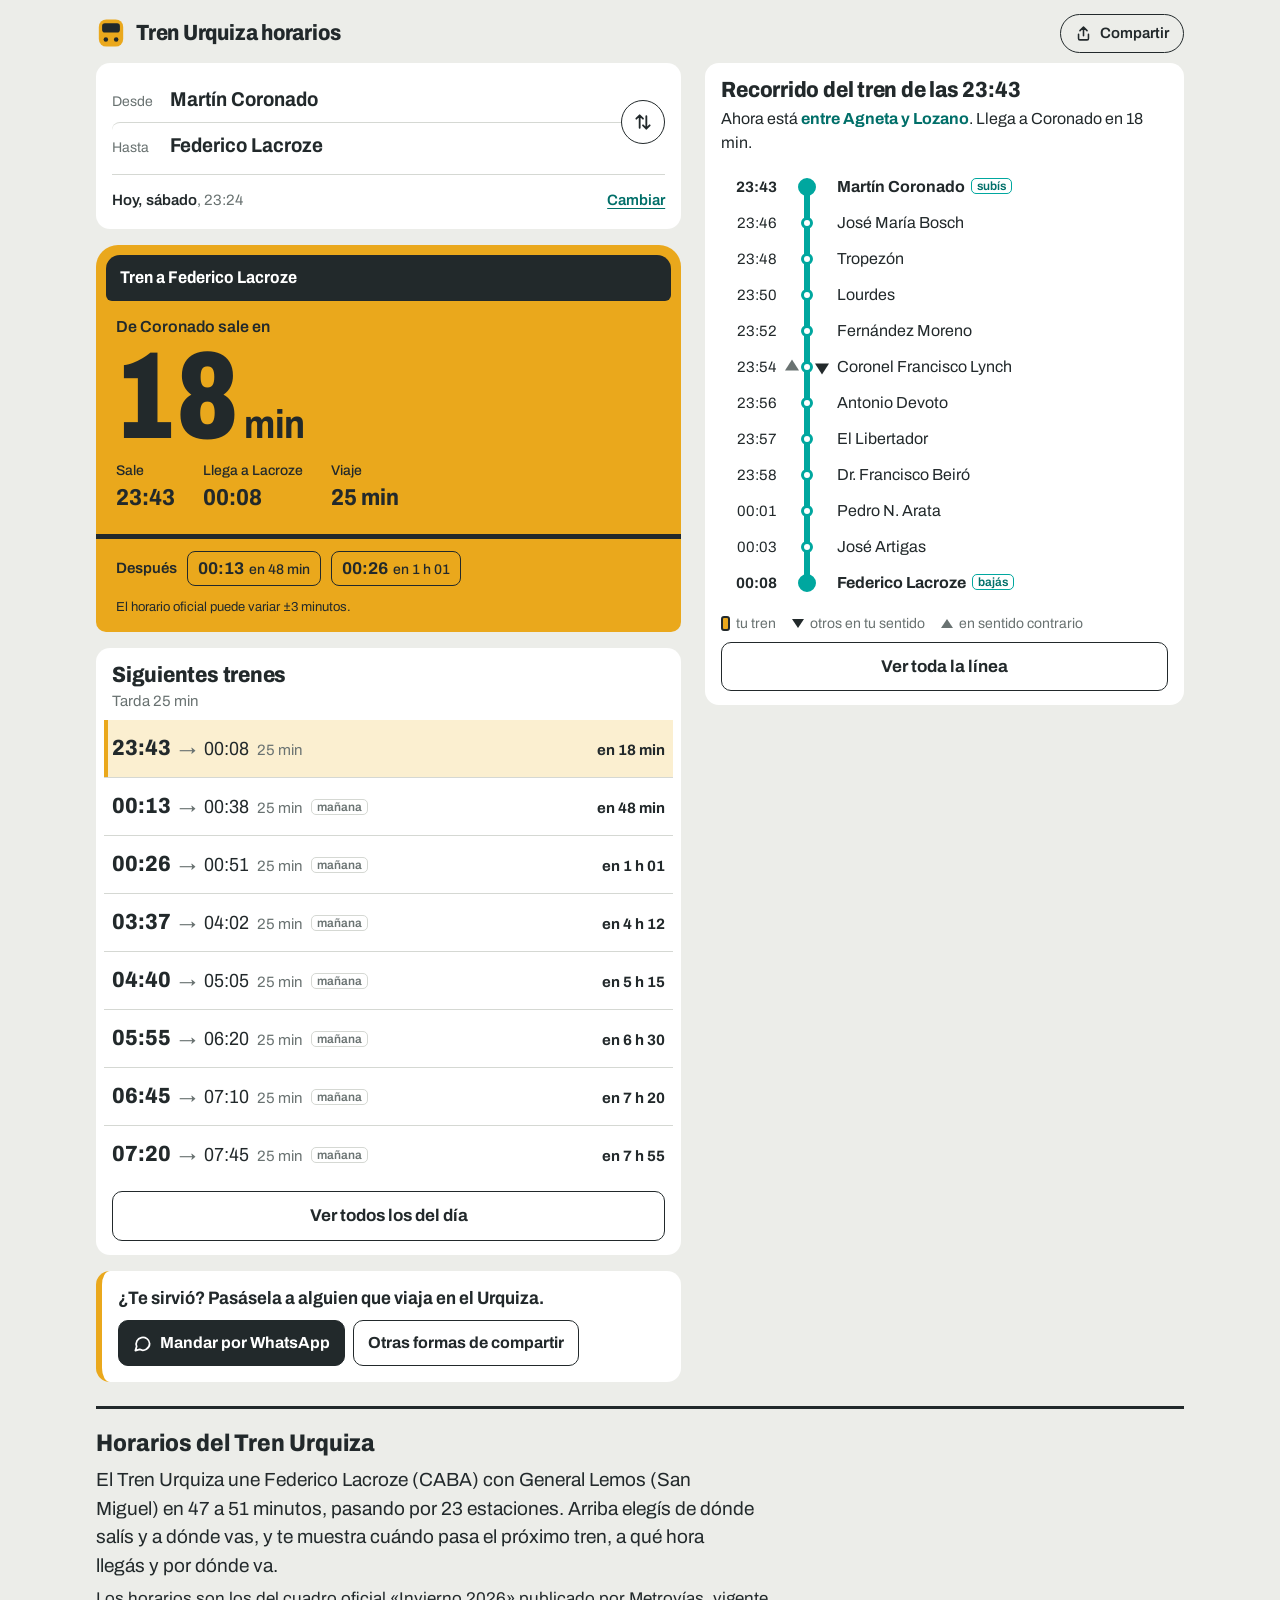
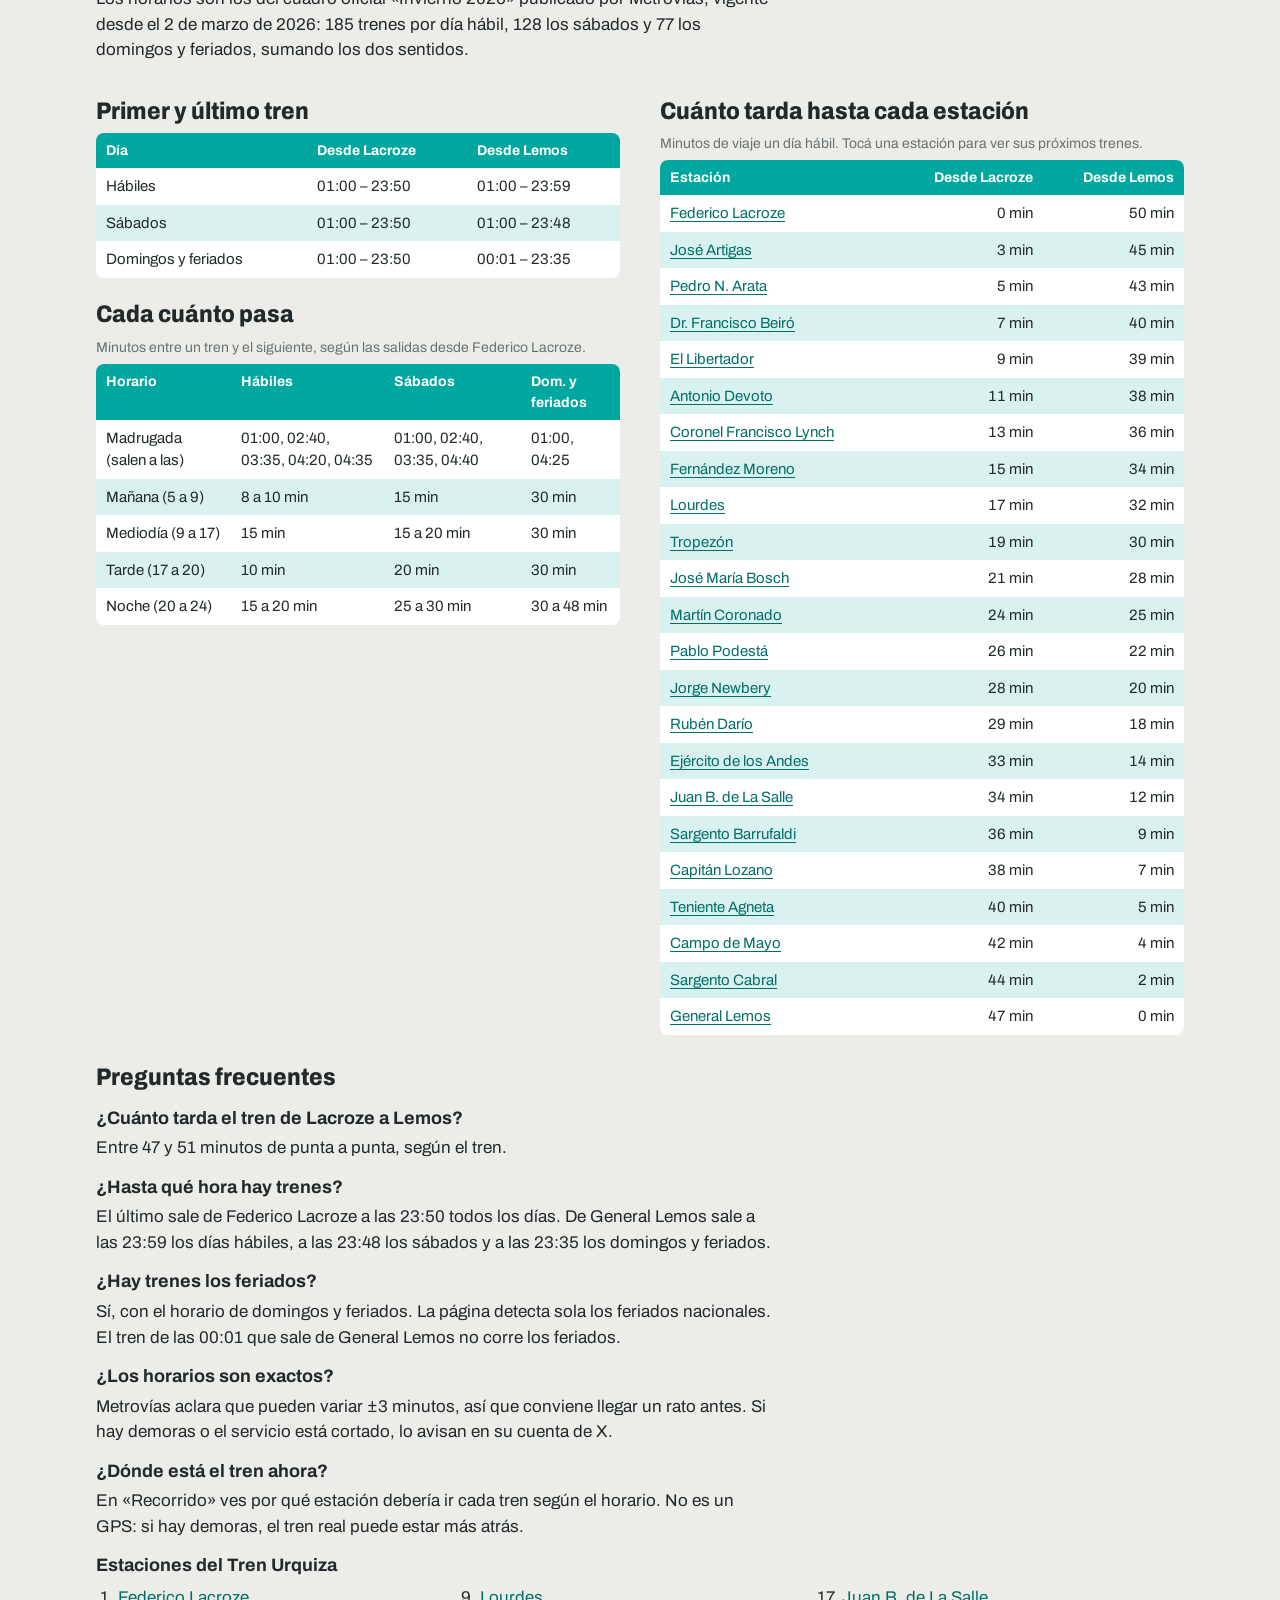
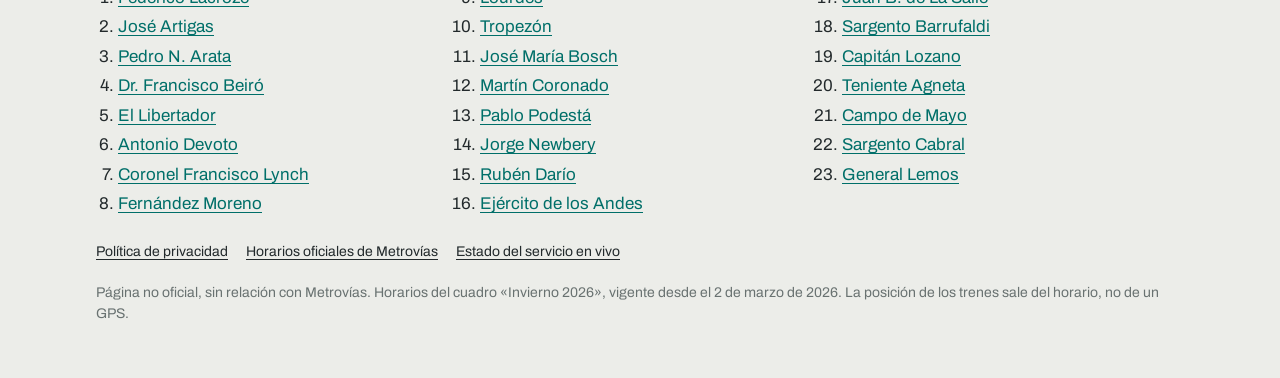
==== commit 624b647e: "Tren Urquiza: invitar a compartir la página Después de la lista de trenes aparece «¿Te sirvió? Pasás" ====
--- a/tren-urquiza/index.html
+++ b/tren-urquiza/index.html
@@ -185,6 +185,15 @@
 .lg-same{width:0;height:0;border-left:6px solid transparent;border-right:6px solid transparent;border-top:9px solid var(--carbon);display:inline-block}
 .lg-opp{width:0;height:0;border-left:6px solid transparent;border-right:6px solid transparent;border-bottom:9px solid var(--riel);display:inline-block}
 
+/* pasala */
+.pasala{display:grid;gap:10px;padding:16px;border-radius:14px;background:var(--papel);border-left:6px solid var(--mostaza)}
+.pasala p{margin:0;font-size:18px;font-weight:700;font-stretch:92%;line-height:1.3}
+.pasala .acciones{display:flex;flex-wrap:wrap;gap:8px}
+.btn{display:inline-flex;align-items:center;justify-content:center;gap:8px;border-radius:10px;padding:10px 14px;font-weight:700;font-size:16px;text-decoration:none;border:1.5px solid var(--carbon)}
+.btn svg{width:19px;height:19px;flex:none}
+.btn-main{background:var(--carbon);color:#fff}
+.btn-alt{background:transparent;color:var(--carbon)}
+
 /* anuncios */
 .ad{display:block;min-height:100px;text-align:center}
 .ad-label{display:block;font-size:12px;color:var(--riel);margin-bottom:4px}
@@ -298,6 +307,17 @@
       <p class="facts" id="facts"></p>
       <ol class="trains" id="list"></ol>
       <button class="more" id="moreBtn" type="button">Ver todos los del día</button>
+    </section>
+
+    <section class="pasala" aria-label="Compartir la página">
+      <p>¿Te sirvió? Pasásela a alguien que viaja en el Urquiza.</p>
+      <div class="acciones">
+        <a class="btn btn-main" id="waLink" href="https://wa.me/?text=Para%20ver%20cu%C3%A1ndo%20pasa%20el%20pr%C3%B3ximo%20tren%20Urquiza%3A%20https%3A//agustinjjesus.github.io/king-muebles-pruebas/tren-urquiza/" target="_blank" rel="noopener">
+          <svg viewBox="0 0 24 24" fill="none" stroke="currentColor" stroke-width="2.2" stroke-linecap="round" stroke-linejoin="round" aria-hidden="true"><path d="M21 12a8.5 8.5 0 0 1-12.6 7.4L3 21l1.6-5.2A8.5 8.5 0 1 1 21 12z"/></svg>
+          Mandar por WhatsApp
+        </a>
+        <button class="btn btn-alt" id="shareMore" type="button">Otras formas de compartir</button>
+      </div>
     </section>
 
     <aside class="ad ad-medio" data-slot="medio" hidden></aside>
@@ -600,7 +620,7 @@
     else if (diff < 1){ num = 'Ahora'; unit = ''; word = true; lead = 'De ' + ST[o][1] + ' sale'; }
     else if (diff < 60){ num = String(Math.floor(diff)); unit = 'min'; lead = 'De ' + ST[o][1] + ' sale en'; }
     else { var mm = Math.floor(diff); num = Math.floor(mm/60) + ' h ' + pad(mm % 60); unit = ''; word = true; lead = 'De ' + ST[o][1] + ' sale en'; }
-    $('bLead').textContent = lead + (next.tag ? ' (mañana)' : '');
+    $('bLead').textContent = next.tag && live ? lead.replace(' sale', ' sale mañana,') : lead;
     big.classList.toggle('word', word);
     $('bNum').textContent = num; $('bUnit').textContent = unit;
     var bk = next.tr.id + ':' + next.off;
@@ -811,9 +831,15 @@
   S.pick = b.getAttribute('data-k'); render();
   if (window.matchMedia('(max-width: 959px)').matches){ try { $('tripTitle').scrollIntoView({behavior:'smooth', block:'start'}); } catch(err){} }
 });
+function baseUrl(){ return location.href.split('#')[0].split('?')[0]; }
+var SHARE_TEXT = 'Para ver cuándo pasa el próximo tren Urquiza: ';
+try { if (/^https?:/.test(location.protocol)) $('waLink').href = 'https://wa.me/?text=' + encodeURIComponent(SHARE_TEXT + baseUrl()); } catch(e){}
+$('shareMore').addEventListener('click', function(){ shareIt({title:'Tren Urquiza horarios', text:SHARE_TEXT.replace(/: $/, ''), url:baseUrl()}); });
 $('shareBtn').addEventListener('click', function(){
-  var url = location.href.split('#')[0].split('?')[0] + routeHash();
-  var data = {title:'Tren Urquiza horarios', text:'Próximos trenes ' + ST[S.from][1] + ' → ' + ST[S.to][1], url:url};
+  shareIt({title:'Tren Urquiza horarios', text:'Próximos trenes ' + ST[S.from][1] + ' a ' + ST[S.to][1], url:baseUrl() + routeHash()});
+});
+function shareIt(data){
+  var url = data.url;
   function copy(){
     if (navigator.clipboard && navigator.clipboard.writeText){
       navigator.clipboard.writeText(url).then(function(){ toast('Link copiado'); }, function(){ toast(url); });
@@ -821,7 +847,7 @@
   }
   if (navigator.share){ navigator.share(data).catch(function(err){ if (!err || err.name !== 'AbortError') copy(); }); }
   else copy();
-});
+}
 window.addEventListener('hashchange', function(){ if (readHash()){ S.pick = null; render(); } });
 var rt; window.addEventListener('resize', function(){ clearTimeout(rt); rt = setTimeout(render, 150); });
 document.addEventListener('visibilitychange', function(){ if (!document.hidden) render(); });
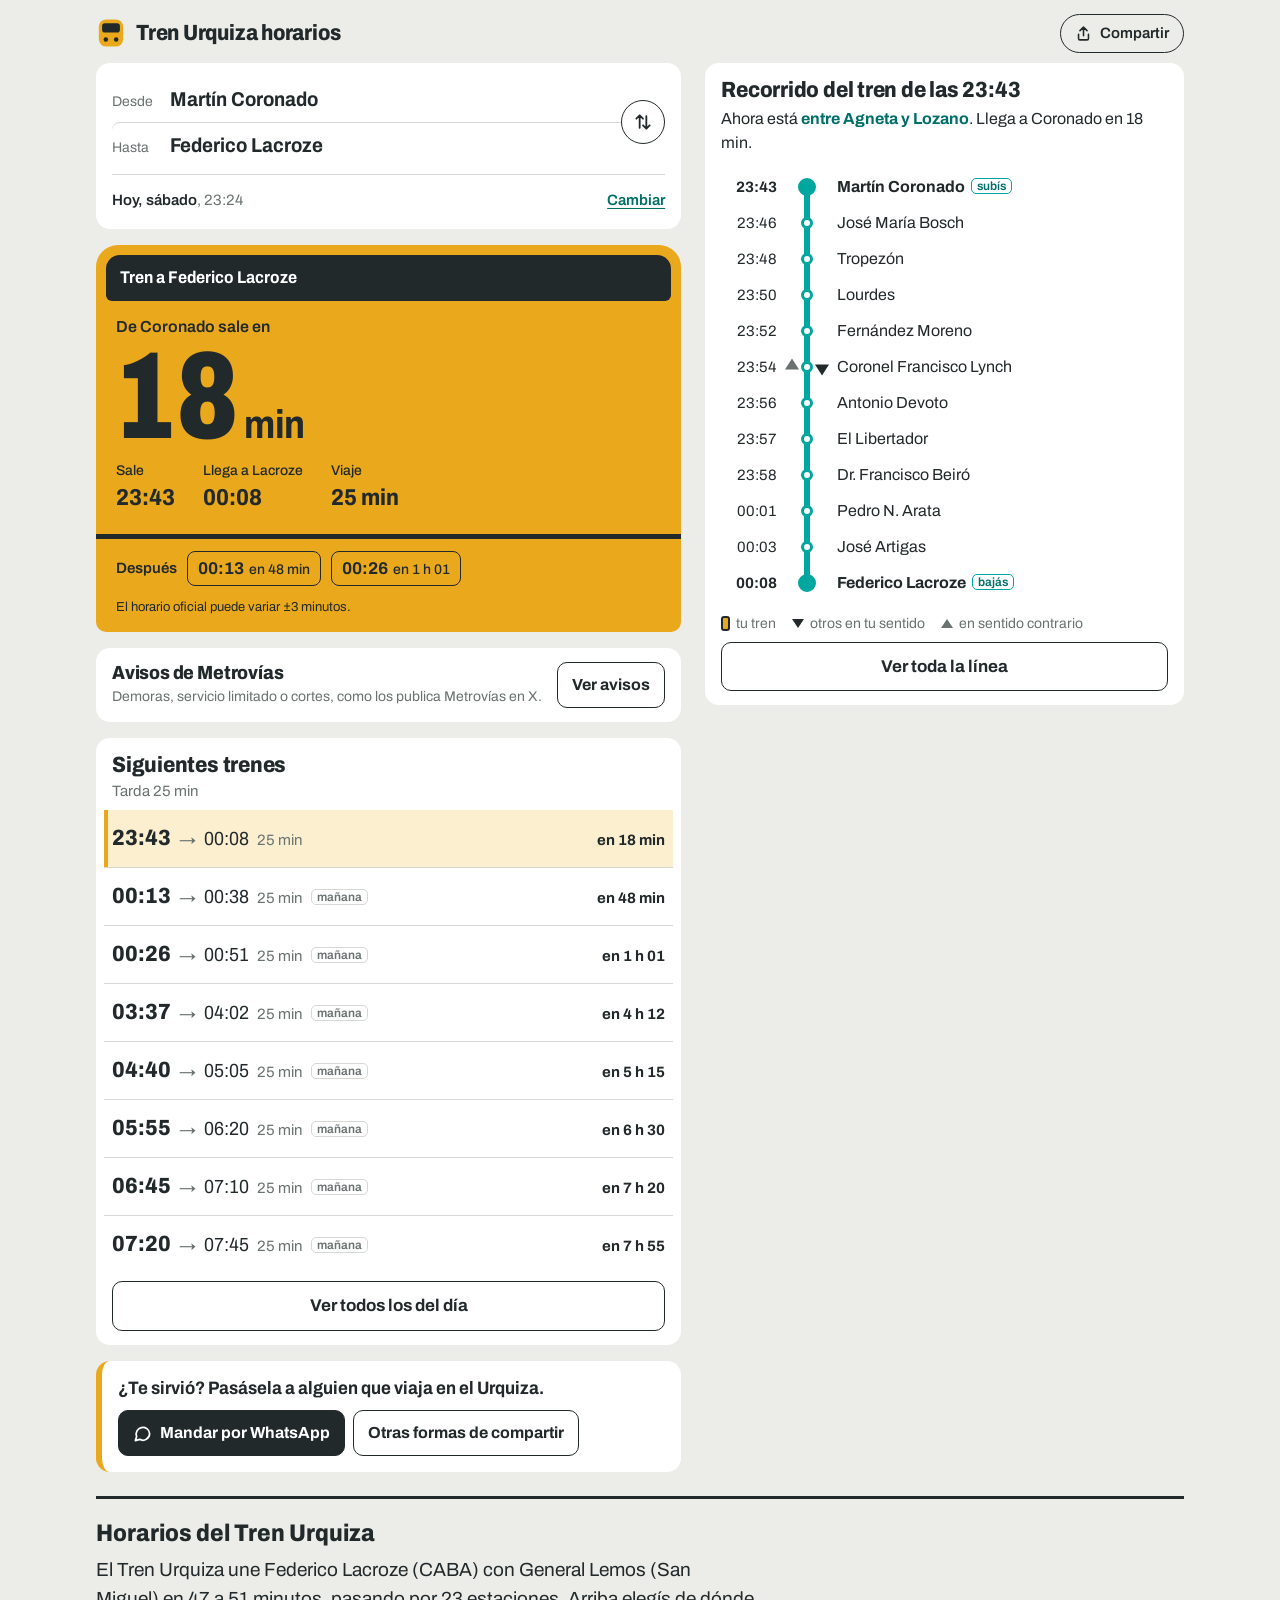
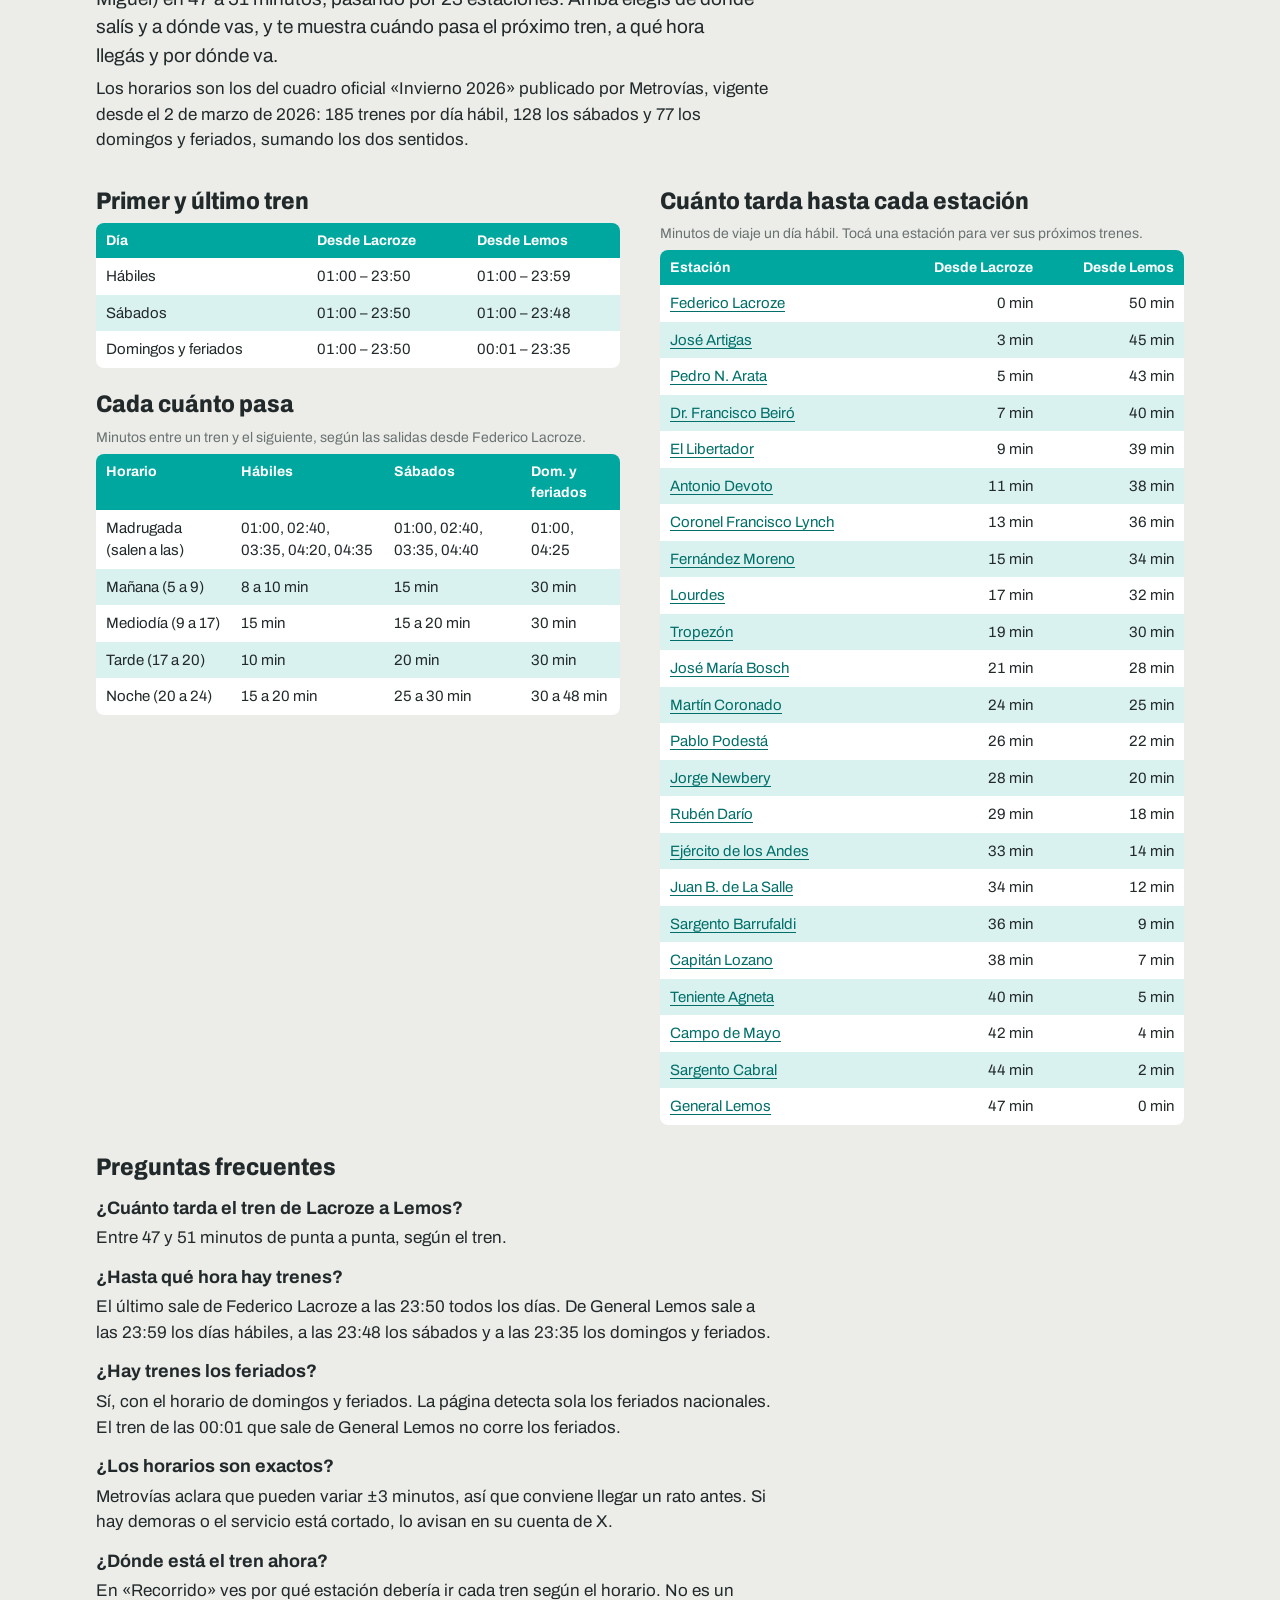
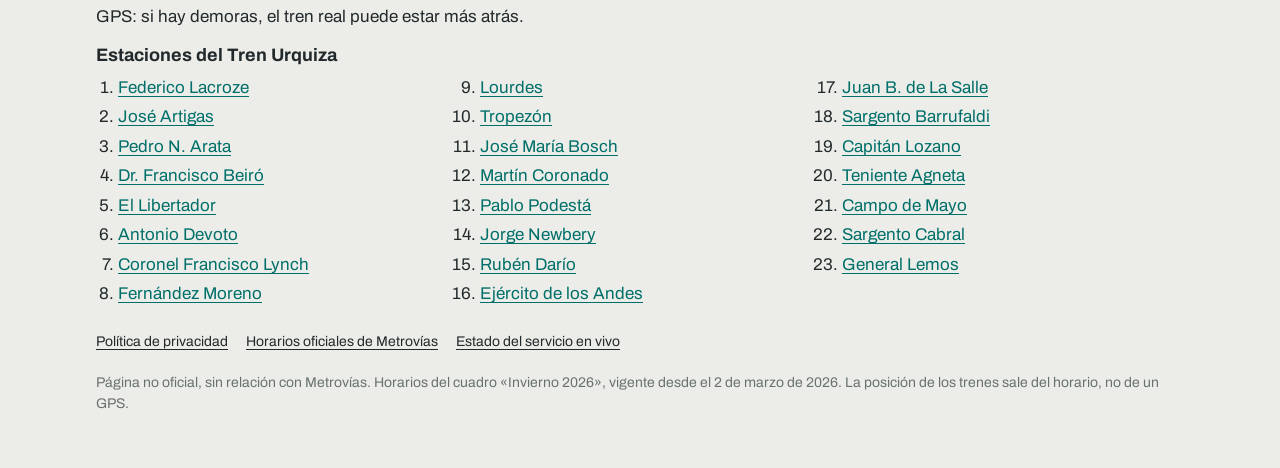
==== commit d611eaa0: "Tren Urquiza: avisos de Metrovías desde X Debajo del tablero hay un botón «Ver avisos» que carga los" ====
--- a/tren-urquiza/index.html
+++ b/tren-urquiza/index.html
@@ -185,6 +185,14 @@
 .lg-same{width:0;height:0;border-left:6px solid transparent;border-right:6px solid transparent;border-top:9px solid var(--carbon);display:inline-block}
 .lg-opp{width:0;height:0;border-left:6px solid transparent;border-right:6px solid transparent;border-bottom:9px solid var(--riel);display:inline-block}
 
+/* avisos de Metrovías */
+.avisos-h{display:flex;align-items:center;justify-content:space-between;gap:12px}
+.sec-h.sm{font-size:19px}
+.avisos-h .small{margin:2px 0 0}
+.avisos-box{margin-top:12px}
+.avisos-box .twitter-timeline{display:block;padding:12px 0;color:var(--riel)}
+.avisos-fuente{margin:8px 0 0}
+
 /* pasala */
 .pasala{display:grid;gap:10px;padding:16px;border-radius:14px;background:var(--papel);border-left:6px solid var(--mostaza)}
 .pasala p{margin:0;font-size:18px;font-weight:700;font-stretch:92%;line-height:1.3}
@@ -300,6 +308,20 @@
       <div class="despues" id="bAfter"></div>
       <div class="recent" id="bRecent" hidden></div>
       <div class="nota">El horario oficial puede variar ±3 minutos.</div>
+    </section>
+
+    <section class="panel avisos" aria-label="Avisos de Metrovías">
+      <div class="avisos-h">
+        <div>
+          <h2 class="sec-h sm">Avisos de Metrovías</h2>
+          <p class="small">Demoras, servicio limitado o cortes, como los publica Metrovías en X.</p>
+        </div>
+        <button class="btn btn-alt" id="avisosBtn" type="button" aria-expanded="false" aria-controls="avisosBox">Ver avisos</button>
+      </div>
+      <div class="avisos-box" id="avisosBox" hidden>
+        <div id="avisosFeed"></div>
+        <p class="small avisos-fuente">Si no se ven, abrilos directo en <a href="https://x.com/Metrovias">x.com/Metrovias</a>.</p>
+      </div>
     </section>
 
     <section class="panel">
@@ -770,6 +792,23 @@
   }).join('') : '<li class="msg" style="padding:12px 18px">No encontré esa estación.</li>';
 }
 
+/* ---------- avisos de Metrovías (X) ---------- */
+var avisosLoaded = false;
+function setAvisos(open){
+  $('avisosBox').hidden = !open;
+  $('avisosBtn').textContent = open ? 'Ocultar' : 'Ver avisos';
+  $('avisosBtn').setAttribute('aria-expanded', String(open));
+  store.set('urq.avisos', open ? 1 : 0);
+  if (!open || avisosLoaded) return;
+  avisosLoaded = true;
+  $('avisosFeed').innerHTML = '<a class="twitter-timeline" data-lang="es" data-dnt="true" data-height="480" data-chrome="noborders transparent" href="https://twitter.com/Metrovias">Cargando los avisos de @Metrovias…</a>';
+  var sc = document.createElement('script');
+  sc.async = true; sc.charset = 'utf-8'; sc.src = 'https://platform.twitter.com/widgets.js';
+  document.body.appendChild(sc);
+}
+$('avisosBtn').addEventListener('click', function(){ setAvisos($('avisosBox').hidden); });
+if (store.get('urq.avisos', 0) === 1) setAvisos(true);
+
 /* ---------- anuncios ---------- */
 function setupAds(){
   var boxes = Array.prototype.slice.call(document.querySelectorAll('.ad'));
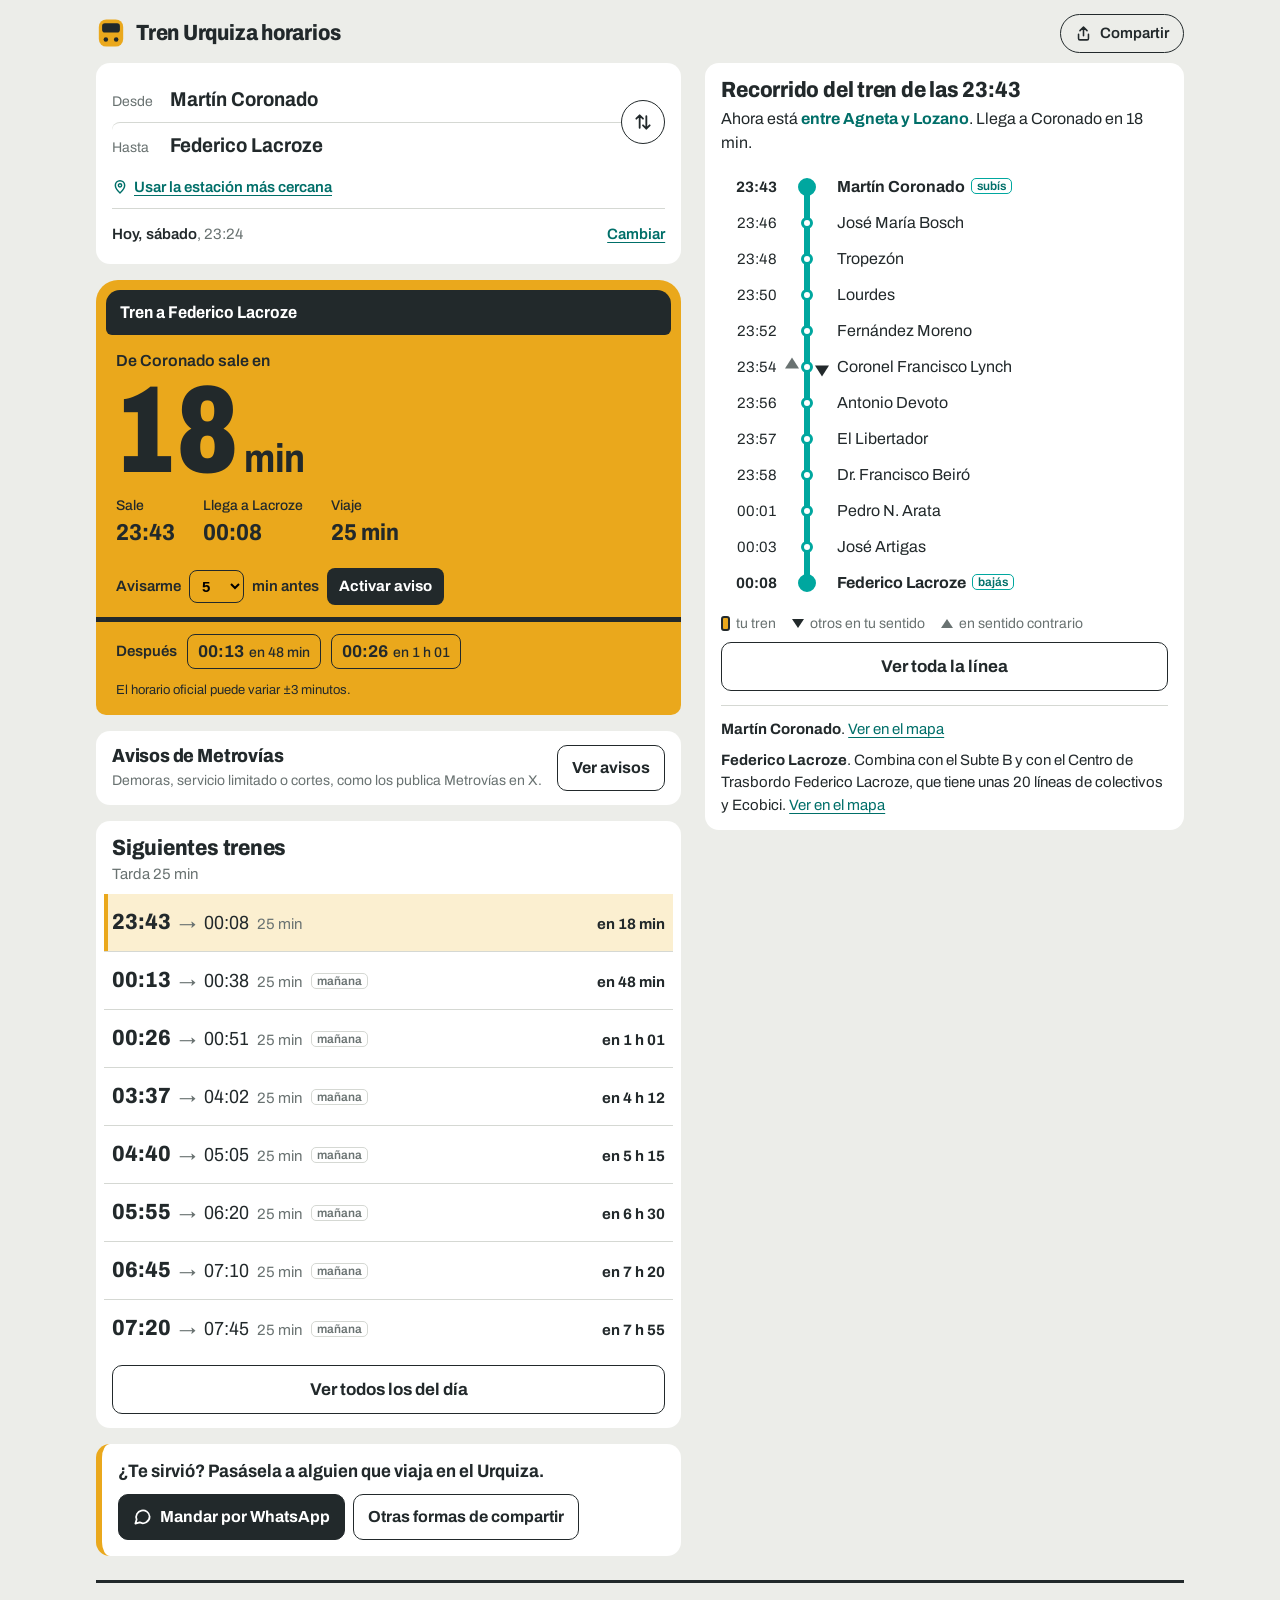
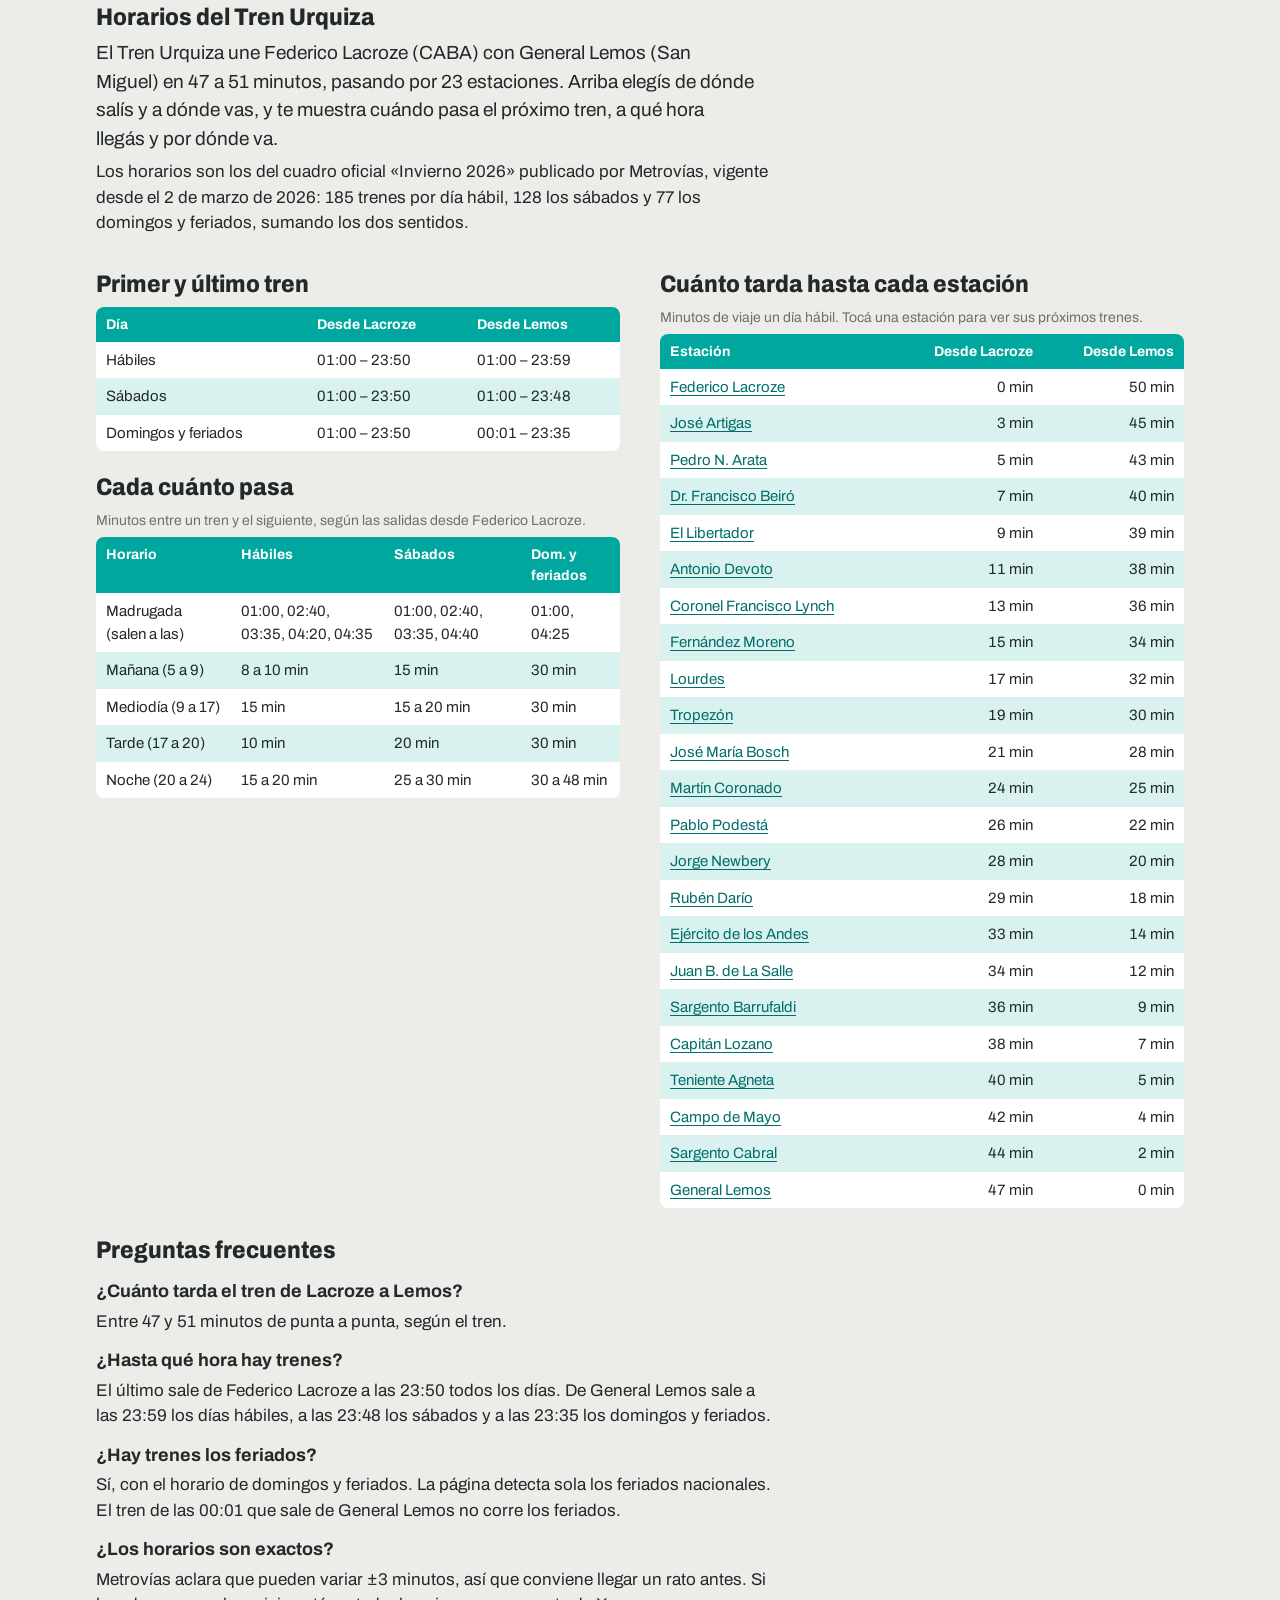
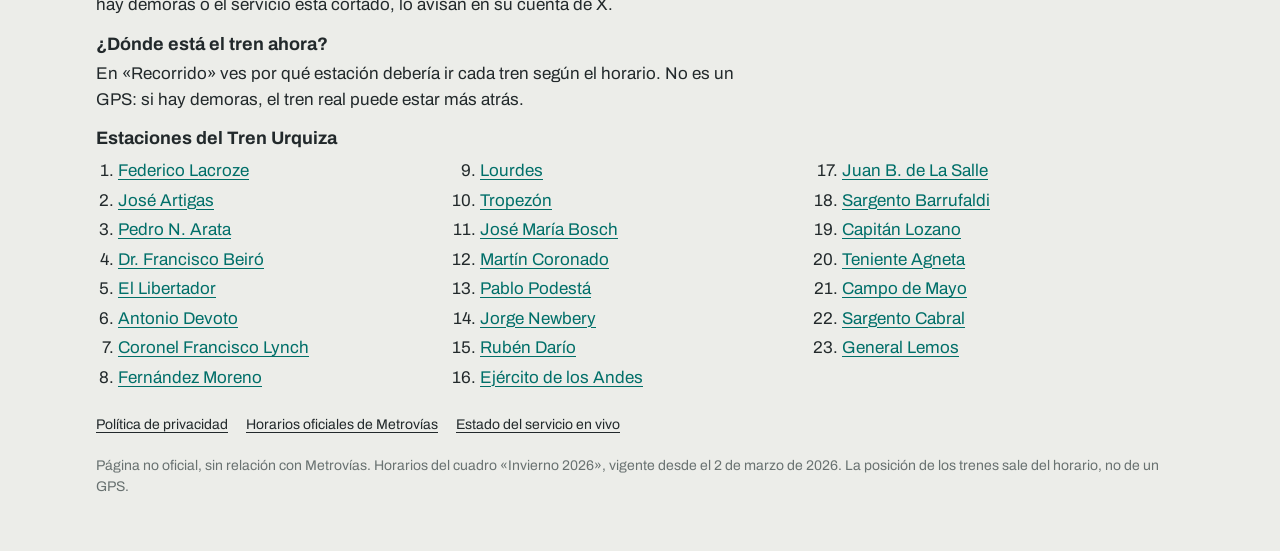
==== commit 4c51e66f: "Tren Urquiza: llegada, ubicación, aviso, sin señal y contador - «Llego a las…»: dice qué tren tomar " ====
--- a/tren-urquiza/index.html
+++ b/tren-urquiza/index.html
@@ -185,6 +185,27 @@
 .lg-same{width:0;height:0;border-left:6px solid transparent;border-right:6px solid transparent;border-top:9px solid var(--carbon);display:inline-block}
 .lg-opp{width:0;height:0;border-left:6px solid transparent;border-right:6px solid transparent;border-bottom:9px solid var(--riel);display:inline-block}
 
+/* ubicación, modo llegada, sin conexión */
+.locate{display:inline-flex;align-items:center;gap:6px;margin-top:4px;font-size:15px}
+.locate svg{width:16px;height:16px}
+.offline{margin:8px 0 0;font-size:14px;font-weight:600;color:var(--mostaza-texto)}
+.timerow select,.alarma select{padding:6px 8px;border-radius:8px;border:1.5px solid var(--carbon);background:transparent;font-weight:700;font-size:15px}
+
+/* aviso antes de que salga */
+.alarma{display:flex;flex-wrap:wrap;align-items:center;gap:6px 8px;padding:0 20px 12px;font-size:15px;font-weight:600}
+.alarma .chipbtn{border:0;background:var(--carbon);color:#fff;border-radius:8px;padding:7px 12px;font-weight:700;font-size:15px}
+.alarma .linkbtn{color:var(--carbon)}
+.alarm-pop{position:fixed;left:12px;right:12px;bottom:calc(14px + env(safe-area-inset-bottom));z-index:60;max-width:520px;margin:0 auto;background:var(--carbon);color:#fff;border:3px solid var(--mostaza);border-radius:18px;padding:16px 18px;box-shadow:0 12px 40px rgba(34,41,43,.35);display:grid;gap:8px}
+.alarm-pop h3{font-size:24px;font-weight:850;font-stretch:80%;color:var(--mostaza)}
+.alarm-pop p{margin:0;font-size:16px}
+.alarm-pop button{justify-self:start;border:0;background:var(--mostaza);color:var(--carbon);border-radius:10px;padding:10px 18px;font-weight:700;font-size:16px}
+
+/* datos de estación */
+.estinfo{margin-top:14px;padding-top:12px;border-top:1px solid var(--junta);display:grid;gap:8px;font-size:15px}
+.estinfo p{margin:0}
+.stations .dist{margin-left:auto;font-size:13px;color:var(--riel)}
+.stations .mini + .dist{margin-left:10px}
+
 /* avisos de Metrovías */
 .avisos-h{display:flex;align-items:center;justify-content:space-between;gap:12px}
 .sec-h.sm{font-size:19px}
@@ -278,6 +299,10 @@
           <svg viewBox="0 0 24 24" fill="none" stroke="currentColor" stroke-width="2.2" stroke-linecap="round" stroke-linejoin="round" aria-hidden="true"><path d="M8 4v15M4 8l4-4 4 4M16 20V5M12 16l4 4 4-4"/></svg>
         </button>
       </div>
+      <button class="linkbtn locate" id="locateBtn" type="button">
+        <svg viewBox="0 0 24 24" fill="none" stroke="currentColor" stroke-width="2.2" stroke-linecap="round" stroke-linejoin="round" aria-hidden="true"><path d="M12 21s-7-6.2-7-11.5A7 7 0 0 1 19 9.5C19 14.8 12 21 12 21z"/><circle cx="12" cy="9.5" r="2.5"/></svg>
+        Usar la estación más cercana
+      </button>
       <div class="when">
         <span id="whenTxt"></span>
         <button class="linkbtn" id="whenBtn" type="button" aria-expanded="false" aria-controls="whenPanel" aria-label="Cambiar día u hora">Cambiar</button>
@@ -285,11 +310,15 @@
       <div class="when-panel" id="whenPanel" hidden>
         <div class="seg" id="days" role="group" aria-label="Qué horario usar"></div>
         <div class="timerow">
-          <label for="at">Salgo a las</label>
-          <input type="time" id="at" class="tab">
+          <select id="modeSel" aria-label="Elegir si es hora de salida o de llegada">
+            <option value="salgo">Salgo a las</option>
+            <option value="llego">Llego a las</option>
+          </select>
+          <input type="time" id="at" class="tab" aria-label="Hora">
           <button type="button" class="linkbtn" id="nowBtn">Volver a ahora</button>
         </div>
       </div>
+      <p class="offline" id="offlineNote" hidden>Sin conexión: los horarios funcionan igual.</p>
       <div class="recents" id="recents" hidden></div>
     </section>
 
@@ -304,6 +333,7 @@
           <dt>Viaje</dt><dd id="bDur"></dd>
         </dl>
       </div>
+      <div class="alarma" id="bAlarm"></div>
       <div class="franja"></div>
       <div class="despues" id="bAfter"></div>
       <div class="recent" id="bRecent" hidden></div>
@@ -356,6 +386,7 @@
         <span><i class="lg-opp"></i>en sentido contrario</span>
       </div>
       <button class="more" id="lineBtn" type="button">Ver toda la línea</button>
+      <div class="estinfo" id="stInfo"></div>
     </section>
   </div>
 
@@ -443,6 +474,11 @@
   </div>
 </dialog>
 <div class="toast" id="toast" role="status" hidden></div>
+<div class="alarm-pop" id="alarmPop" role="alertdialog" aria-labelledby="alarmTitle" hidden>
+  <h3 id="alarmTitle">Tu tren sale en 5 min</h3>
+  <p id="alarmText"></p>
+  <button type="button" id="alarmOk">Listo</button>
+</div>
 
 <script id="data" type="application/json">{"habil":{"L":["60|3222222222322141322223","160|3222222222322141322223","215|3222222222322141322223","260|3222222222222141322223","275|3222222222222141322223","300|3222222222222141322223","314|3222222222222141322223","324|3222222222222141322223","334|3222222222222141322223","344|3222222222222141322223","354|3222222222222141322223","364|3222222222322141222223","374|3222222222322141222223","383|3222222222322141222223","391|3222222222322141222223","399|3222222222322141222223","407|3222222222322141222223","415|3222222222322141222223","423|3222222222322141222223","431|3222222222322141222223","439|3222222222322141222223","447|3222222222322141222223","455|3222222222322141222223","467|3222222222322141222223","477|3222222222322141222223","487|3222222222322141222223","497|3222222222322141222223","507|3222222222322141222223","517|3222222222322141222223","527|3222222222322141222223","537|3222222222322141222223","547|3222222222322141222223","562|3222222222322141222223","579|3222222222322141222223","599|3222222222322141222223","615|3222222222322141222223","630|3222222222322141222223","645|3222222222322141222223","660|3222222222322141222223","675|3222222222322141222223","690|3222222222322141222223","705|3222222222322141222223","720|3222222222322141222223","735|3222222222322141222223","750|3222222222322141222223","765|3222222222322141222223","780|3222222222322141222223","795|3222222222322141222223","810|3222222222322141222223","825|3222222222322141222223","840|3222222222322141222223","855|3222222222322141222223","870|3222222222322141222223","885|3222222222322141222223","900|3222222222322141222223","915|3222222222322141222223","930|3222222222322141222223","945|3222222222322141222223","960|3222222222322141322223","975|3222222222322141322223","990|3222222222322141322223","1005|3222222222322141322223","1020|3222222222322141322223","1030|3222222222322141322223","1040|3222222222322141322223","1050|3222222222322141322223","1060|3222222222322141322223","1070|3222222222322141322223","1080|3222222222322141322223","1090|3222222222322141322223","1100|3222222222322141322223","1110|3222222222322141322223","1120|3222222222322141322223","1130|3222222222322141322223","1140|3222222222322141322223","1150|3222222222322141322223","1160|3222222222322141322223","1170|3222222222322141322223","1180|3222222222322141322223","1190|3222222222322141322223","1200|3222222222322141322223","1215|3222222222322141322223","1230|3222222222322141322223","1245|3222222222322141322223","1260|3222222222322141322223","1280|3222222222322141322223","1300|3222222222322141322223","1320|3222222222322141322223","1340|3222222222322141322223","1360|3222222222322141322223","1386|3222222222322141322223","1430|3222222222322141322223"],"C":["60|2212232422232222211325","150|2212232422232222211325","225|2212232422232222211325","270|2212232422232222211325","285|2212232422232222211325","300|2212232422332222211325","315|2212232422332222211325","330|2212232422332222211325","340|2212232422332222211325","351|2212232422332222211325","361|2212232422332222221325","371|2212232422332222221325","381|2212232422332222221325","391|2212232422332222221325","400|2212232422332222221325","408|2212232422332222221325","418|2212232422332222221325","428|2212232422332222221325","438|2212232422332222221325","446|2212232422332222221325","454|2212232422332222221325","462|2212232422332222221325","470|2212232422332222221325","478|2212232422332222221325","486|2212232422332222221325","494|2212232422332222221325","502|2212232422332222221325","509|2212232422332222221325","519|2212232422332222221325","529|2212232422332222221325","539|2212232422332222221325","549|2212232422332222221325","559|2212232422332222221325","569|2212232422332222221325","579|2212232422332222221325","589|2212232422332222221325","599|2212232422332222221325","614|2212232422332222221325","631|2212232422332222221325","651|2212232422332222221325","667|2212232422332222221325","682|2212232422332222221325","697|2212232422332222211325","712|2212232422332222211325","727|2212232422332222221325","742|2212232422332222211325","757|2212232422332222211325","772|2212232422332222211325","787|2212232422332222221325","802|2212232422332222211325","817|2212232422332222211325","832|2212232422332222211325","847|2212232422332222221325","862|2212232422332222211325","877|2212232422332222211325","892|2212232422332222211325","907|2212232422332222221325","922|2212232422332222211325","937|2212232422332222211325","952|2212232422332222211325","967|2212232422332222221325","982|2212232422332222211325","997|2212232422332222211325","1013|2212232422332222211325","1028|2212232422332222211325","1043|2212232422332222211325","1058|2212232422332222211325","1073|2212232422332222211325","1083|2212232422332222211325","1093|2212232422332222211325","1103|2212232422332222211325","1113|2212232422332222211325","1123|2212232422332222211325","1133|2212232422332222211325","1143|2212232422332222211325","1153|2212232422332222211325","1163|2212232422332222211325","1173|2212232422332222211325","1183|2212232422332222211325","1193|2212232422332222211325","1203|2212232422332222211325","1213|2212232422332222211325","1223|2212232422332222211325","1243|2212232422232222211325","1263|2212232422232222211325","1283|2212232422232222211325","1301|2212232422232222211325","1321|2212232422232222211325","1333|2212232422232222211325","1353|2212232422232222211325","1373|2212232422232222211325","1401|2212232422232222211325","1439|2212232422232222211325"]},"sabado":{"L":["60|3222222222222141222223","160|3222222222222141222223","215|3222222222222141222223","280|3222222222222141222223","300|3222222222322141222223","320|3222222222322141222223","340|3222222222322141222223","360|3222222222322141222223","375|3222222222322141222223","390|3222222222322141222223","405|3222222222322141222223","420|3222222222322141222223","435|3222222222322141222223","450|3222222222322141222223","465|3222222222322141222223","480|3222222222322141222223","495|3222222222322141222223","510|3222222222322141222223","525|3222222222322141222223","540|3222222222322141222223","555|3222222222322141222223","570|3222222222322141222223","585|3222222222322141222223","600|3222222222322141222223","615|3222222222322141222223","630|3222222222322141222223","645|3222222222322141222223","660|3222222222322141222223","675|3222222222322141222223","690|3222222222322141222223","705|3222222222322141222223","720|3222222222322141222223","740|3222222222322141222223","760|3222222222322141222223","780|3222222222322141222223","800|3222222222322141222223","820|3222222222322141222223","840|3222222222322141222223","860|3222222222322141222223","880|3222222222322141222223","900|3222222222322141222223","920|3222222222322141222223","940|3222222222322141222223","960|3222222222322141222223","980|3222222222322141222223","1000|3222222222322141222223","1020|3222222222322141222223","1040|3222222222322141222223","1060|3222222222322141222223","1080|3222222222322141222223","1100|3222222222322141222223","1120|3222222222322141222223","1140|3222222222322141222223","1160|3222222222322141222223","1180|3222222222322141222223","1200|3222222222322141222223","1223|3222222222322141222223","1253|3222222222322141222223","1283|3222222222322141222223","1313|3222222222322141222223","1343|3222222222322141222223","1373|3222222222322141222223","1391|3222222222322141222223","1430|3222222222322141222223"],"C":["60|2212232422232222211325","150|2212232422232222211325","225|2212232422232222211325","270|2212232422232222211325","300|2212232422332222211325","330|2212232422332222211325","352|2212232422332222211325","372|2212232422332222211325","392|2212232422332222211325","412|2212232422332222211325","427|2212232422332222211325","442|2212232422332222211325","457|2212232422332222211325","472|2212232422332222211325","487|2212232422332222211325","502|2212232422332222211325","517|2212232422332222211325","532|2212232422332222211325","547|2212232422332222211325","562|2212232422332222211325","577|2212232422332222211325","592|2212232422332222211325","607|2212232422332222211325","622|2212232422332222211325","637|2212232422332222211325","652|2212232422332222211325","667|2212232422332222211325","682|2212232422332222211325","697|2212232422332222211325","712|2212232422332222211325","727|2212232422332222211325","742|2212232422332222211325","757|2212232422332222211325","772|2212232422332222211325","792|2212232422332222211325","812|2212232422332222211325","832|2212232422332222211325","852|2212232422332222211325","872|2212232422332222211325","892|2212232422332222211325","912|2212232422332222211325","932|2212232422332222211325","952|2212232422332222211325","972|2212232422332222211325","992|2212232422332222211325","1012|2212232422332222211325","1032|2212232422332222211325","1052|2212232422332222211325","1072|2212232422332222211325","1092|2212232422332222211325","1112|2212232422332222211325","1132|2212232422332222211325","1152|2212232422332222211325","1172|2212232422332222211325","1192|2212232422332222211325","1212|2212232422332222211325","1232|2212232422332222211325","1252|2212232422332222211325","1288|2212232422332222211325","1308|2212232422332222211325","1338|2212232422332222211325","1368|2212232422332222211325","1398|2212232422332222211325","1428|2212232422332222211325"]},"domingo":{"L":["60|3222222222322141222223","265|3222222222322141222223","315|3222222222322141222223","360|3222222222322141222223","390|3222222222322141222223","420|3222222222322141222223","450|3222222222322141222223","480|3222222222322141222223","510|3222222222322141222223","540|3222222222322141222223","570|3222222222322141222223","600|3222222222322141222223","630|3222222222322141222223","660|3222222222322141222223","690|3222222222322141222223","720|3222222222322141222223","750|3222222222322141222223","780|3222222222322141222223","810|3222222222322141222223","840|3222222222322141222223","870|3222222222322141222223","900|3222222222322141222223","930|3222222222322141222223","960|3222222222322141222223","990|3222222222322141222223","1020|3222222222322141222223","1050|3222222222322141222223","1080|3222222222322141222223","1110|3222222222322141222223","1140|3222222222322141222223","1170|3222222222322141222223","1200|3222222222322141222223","1230|3222222222322141222223","1260|3222222222322141222223","1290|3222222222322141222223","1320|3222222222322141222223","1360|3222222222322141222223","1430|3222222222322141222223"],"C":["1|2212232422332222211325","192|2212232422332222211325","255|2212232422332222211325","330|2212232422332222211325","380|2212232422332222211325","415|2212232422332222211325","445|2212232422332222211325","475|2212232422332222211325","505|2212232422332222211325","535|2212232422332222211325","565|2212232422332222211325","595|2212232422332222211325","625|2212232422332222211325","655|2212232422332222211325","685|2212232422332222211325","715|2212232422332222211325","745|2212232422332222211325","775|2212232422332222211325","805|2212232422332222211325","835|2212232422332222211325","865|2212232422332222211325","895|2212232422332222211325","925|2212232422332222211325","955|2212232422332222211325","985|2212232422332222211325","1015|2212232422332222211325","1045|2212232422332222211325","1075|2212232422332222211325","1105|2212232422332222211325","1135|2212232422332222211325","1165|2212232422332222211325","1195|2212232422332222211325","1225|2212232422332222211325","1255|2212232422332222211325","1285|2212232422332222211325","1315|2212232422332222211325","1345|2212232422332222211325","1375|2212232422332222211325","1415|2212232422332222211325"]},"flags":{"noFeriado":{"domingo":{"C":[0]}}}}</script>
 <script>
@@ -456,6 +492,10 @@
    Para ver dónde van los anuncios antes de tenerlos, abrí la página con ?anuncios al final del link. */
 var ADS_CLIENT = "";
 var ADS_SLOTS = { medio:"", final:"" };
+
+/* ===== CONTADOR DE VISITAS =====
+   Cloudflare Web Analytics (gratis, sin cookies). Pegar acá el token que da Cloudflare. */
+var CF_ANALYTICS_TOKEN = "";
 
 var RAW = JSON.parse(document.getElementById('data').textContent);
 var ST = [
@@ -469,6 +509,25 @@
   ["Campo de Mayo","Campo de Mayo","campodemayo"],["Sargento Cabral","Sgto. Cabral","cabral"],["General Lemos","Lemos","lemos"]
 ];
 var N = ST.length;
+/* Ubicación de cada estación (Ministerio de Transporte, datos abiertos). Lynch y Bosch: calculadas sobre la vía según su kilómetro. */
+var COORDS = [[-34.586715,-58.455586],[-34.590031,-58.466273],[-34.592420,-58.474807],[-34.593146,-58.494176],[-34.594331,-58.502336],
+  [-34.595597,-58.510477],[-34.5960,-58.5240],[-34.595587,-58.535161],[-34.593833,-58.546748],[-34.591953,-58.559179],
+  [-34.590763,-58.571800],[-34.588979,-58.590732],[-34.588320,-58.608154],[-34.587821,-58.621874],[-34.587484,-58.631454],
+  [-34.579816,-58.640471],[-34.573531,-58.645364],[-34.562450,-58.660275],[-34.555573,-58.669500],[-34.5488,-58.678850],
+  [-34.543701,-58.685902],[-34.537187,-58.694932],[-34.532911,-58.700836]];
+var STINFO = {
+  0: 'Combina con el Subte B y con el Centro de Trasbordo Federico Lacroze, que tiene unas 20 líneas de colectivos y Ecobici.',
+  3: 'Combina con el Metrobús.',
+  4: 'Combina con el Metrobús.'
+};
+function mapsUrl(st){ return 'https://www.google.com/maps/search/?api=1&query=' + COORDS[st][0] + ',' + COORDS[st][1]; }
+function distKm(a, b){
+  var R = 6371, r = Math.PI/180, dLat = (b[0]-a[0])*r, dLng = (b[1]-a[1])*r;
+  var h = Math.sin(dLat/2)*Math.sin(dLat/2) + Math.cos(a[0]*r)*Math.cos(b[0]*r)*Math.sin(dLng/2)*Math.sin(dLng/2);
+  return 2*R*Math.asin(Math.sqrt(h));
+}
+function fmtDist(km){ return km < 1 ? (Math.round(km*100)*10) + ' m' : km.toFixed(1).replace('.', ',') + ' km'; }
+var POS = null;
 var DAYNAME = {habil:"Hábil", sabado:"Sábado", domingo:"Domingo", feriado:"Feriado"};
 var DAYLONG = {habil:"día hábil", sabado:"sábado", domingo:"domingo", feriado:"feriado"};
 
@@ -545,10 +604,11 @@
 function toast(t){ var el = $('toast'); el.textContent = t; el.hidden = false; clearTimeout(toastTimer); toastTimer = setTimeout(function(){ el.hidden = true; }, 2600); }
 
 /* ---------- estado ---------- */
-var S = { from:11, to:0, day:'hoy', at:null, showAll:false, pick:null, fullLine:false, sheetFor:null, whenOpen:false };
+var S = { from:11, to:0, day:'hoy', at:null, mode:'salgo', showAll:false, pick:null, fullLine:false, sheetFor:null, whenOpen:false };
 var recents = store.get('urq.recent', null);
 if (!recents){ recents = store.get('urq.favs', []); }
 recents = (recents || []).filter(function(r){ return r && r.length === 2 && r[0] !== r[1] && r[0] >= 0 && r[0] < N && r[1] >= 0 && r[1] < N; }).slice(0, 5);
+S.lead = store.get('urq.lead', 5);
 var last = store.get('urq.last', null);
 if (last && last.length === 2 && last[0] !== last[1]) { S.from = last[0]; S.to = last[1]; }
 readHash();
@@ -610,7 +670,9 @@
   }).join('') : '';
   var todayType = typeOf(ctx.today);
   var label = ctx.auto ? 'Hoy, ' + DAYLONG[todayType] : 'Horario de ' + DAYLONG[ctx.type];
-  $('whenTxt').innerHTML = '<b>' + esc(label) + '</b>, ' + (S.at === null ? hhmm(Math.floor(ctx.now.min)) : 'desde las ' + hhmm(S.at));
+  var timeTxt = S.at === null ? hhmm(Math.floor(ctx.now.min)) : (S.mode === 'llego' ? 'llegar antes de las ' : 'desde las ') + hhmm(S.at);
+  $('whenTxt').innerHTML = '<b>' + esc(label) + '</b>, ' + timeTxt;
+  $('modeSel').value = S.mode;
   $('whenBtn').textContent = S.whenOpen ? 'Listo' : 'Cambiar';
   $('whenBtn').setAttribute('aria-expanded', String(S.whenOpen));
   $('whenPanel').hidden = !S.whenOpen;
@@ -618,6 +680,68 @@
   $('days').innerHTML = days.map(function(d){ return '<button type="button" data-day="' + d[0] + '" aria-pressed="' + (S.day === d[0]) + '">' + esc(d[1]) + '</button>'; }).join('');
   if (document.activeElement !== $('at')) $('at').value = hhmm(ctx.ref);
   $('nowBtn').hidden = S.at === null;
+}
+
+function rowHtml(x, ctx, selKey, live, target){
+  var k = x.tr.id + ':' + x.off, past = x.dep < ctx.ref - 0.25, ago = past ? agoMin(x.dep, ctx.ref) : 0;
+  var isRecent = past && live && ago <= 10, inHtml, cls = '';
+  if (target !== undefined){
+    var spare = Math.round(target - x.arr);
+    inHtml = spare <= 0 ? 'llegás justo' : 'llegás ' + spare + ' min antes';
+  } else {
+    inHtml = !past ? esc(live ? untilTxt(x.dep - ctx.ref) : '') :
+      isRecent ? 'pasó hace ' + ago + ' min' + (ago <= 3 ? '<small>quizás todavía está</small>' : '') : 'ya pasó';
+    cls = isRecent ? ' recent' + (ago > 3 ? ' old' : '') : (past && S.showAll ? ' past' : '');
+  }
+  return '<li><button type="button" class="trow' + cls + '" data-k="' + k + '" aria-current="' + (k === selKey) + '">' +
+    '<span class="dep tab">' + hhmm(x.dep) + '</span><span class="ar">→</span><span class="arr tab">' + hhmm(x.arr) + '</span>' +
+    '<span class="dur"><span class="nw">' + x.dur + ' min</span>' + (x.tag ? ' <span class="tag">' + esc(x.tag) + '</span>' : '') + '</span>' +
+    '<span class="in">' + inHtml + '</span></button></li>';
+}
+function setFacts(dayTrips, upcoming){
+  var durs = dayTrips.map(function(x){ return x.dur; });
+  var dmin = Math.min.apply(null, durs), dmax = Math.max.apply(null, durs);
+  var gaps = [];
+  for (var i = 1; i < Math.min(upcoming.length, 6); i++) gaps.push(Math.round(upcoming[i].dep - upcoming[i-1].dep));
+  var f = durs.length ? 'Tarda ' + (dmin === dmax ? dmin : dmin + ' a ' + dmax) + ' min' : '';
+  if (gaps.length >= 2 && Math.max.apply(null, gaps) <= 60){ var g1 = Math.min.apply(null, gaps), g2 = Math.max.apply(null, gaps); f += ', pasa cada ' + (g1 === g2 ? g1 : g1 + ' a ' + g2) + ' min'; }
+  $('facts').textContent = f;
+}
+function renderArrive(ctx, all, dayTrips, o, d){
+  var target = S.at, big = $('bBig');
+  var ok = all.filter(function(x){ return x.off <= 0 && x.arr <= target + 0.01; });
+  var best = ok.length ? ok[ok.length - 1] : null;
+  var dirTerm = o < d ? N-1 : 0;
+  $('bDest').innerHTML = 'Tren a ' + esc(ST[dirTerm][0]);
+  $('bArrLab').textContent = 'Llega a ' + ST[d][1];
+  $('bRecent').hidden = true;
+  if (best){
+    $('bLead').textContent = 'Para llegar a ' + ST[d][1] + ' antes de las ' + hhmm(target) + ', salí de ' + ST[o][1] + ' a las';
+    big.classList.remove('word');
+    $('bNum').textContent = hhmm(best.dep); $('bUnit').textContent = '';
+    $('bDatos').hidden = false;
+    $('bDep').textContent = hhmm(best.dep); $('bArr').textContent = hhmm(best.arr); $('bDur').textContent = best.dur + ' min';
+    var earlier = ok.slice(-3, -1).reverse();
+    $('bAfter').hidden = earlier.length === 0;
+    $('bAfter').innerHTML = '<span class="k">Más temprano</span>' + earlier.map(function(x){
+      return '<span class="t tab">' + hhmm(x.dep) + '<small>llega ' + hhmm(x.arr) + '</small></span>';
+    }).join('');
+  } else {
+    big.classList.add('word');
+    $('bLead').textContent = 'No hay trenes que lleguen a ' + ST[d][1] + ' antes de las ' + hhmm(target) + ' ese ' + DAYLONG[ctx.type] + '.';
+    $('bNum').textContent = 'Sin trenes'; $('bUnit').textContent = '';
+    $('bDatos').hidden = true; $('bAfter').hidden = true;
+  }
+  setFacts(dayTrips, []);
+  var list;
+  if (S.showAll){ list = dayTrips.slice(); $('listTitle').textContent = 'Todos los trenes del ' + DAYLONG[ctx.type]; $('moreBtn').textContent = 'Ver solo los que sirven'; }
+  else { list = ok.slice(-6); $('listTitle').textContent = 'Llegan antes de las ' + hhmm(target); $('moreBtn').textContent = 'Ver todos los del día'; }
+  var sel = null;
+  if (S.pick) sel = all.filter(function(x){ return x.tr.id + ':' + x.off === S.pick; })[0] || null;
+  if (!sel){ sel = best; S.pick = null; }
+  var selKey = sel ? sel.tr.id + ':' + sel.off : '';
+  $('list').innerHTML = list.length ? list.map(function(x){ return rowHtml(x, ctx, selKey, false, S.showAll ? undefined : target); }).join('') : '<li class="msg">No hay trenes para mostrar.</li>';
+  return {sel:sel, hero:best};
 }
 
 var lastBoardKey = '';
@@ -630,6 +754,13 @@
   var next = upcoming[0] || null, live = S.at === null;
   var passed = live ? all.filter(function(x){ return x.dep < ctx.ref - 0.25 && x.dep >= ctx.ref - 10; }) : [];
   var lastPassed = passed.length ? passed[passed.length - 1] : null;
+
+  if (S.mode === 'llego' && S.at !== null){
+    var ra = renderArrive(ctx, all, dayTrips, o, d);
+    renderTrip(ctx, ra.sel, o, d);
+    renderAlarm(ctx, ra.hero, ra.sel, o, d);
+    return;
+  }
 
   /* tablero */
   var dirTerm = o < d ? N-1 : 0;
@@ -671,13 +802,7 @@
   } else rec.hidden = true;
 
   /* datos rápidos */
-  var durs = dayTrips.map(function(x){ return x.dur; });
-  var dmin = Math.min.apply(null, durs), dmax = Math.max.apply(null, durs);
-  var gaps = [];
-  for (var i = 1; i < Math.min(upcoming.length, 6); i++) gaps.push(Math.round(upcoming[i].dep - upcoming[i-1].dep));
-  var f = 'Tarda ' + (dmin === dmax ? dmin : dmin + ' a ' + dmax) + ' min';
-  if (gaps.length >= 2 && Math.max.apply(null, gaps) <= 60){ var g1 = Math.min.apply(null, gaps), g2 = Math.max.apply(null, gaps); f += ', pasa cada ' + (g1 === g2 ? g1 : g1 + ' a ' + g2) + ' min'; }
-  $('facts').textContent = f;
+  setFacts(dayTrips, upcoming);
 
   /* lista */
   var list;
@@ -687,23 +812,86 @@
   if (S.pick) sel = all.filter(function(x){ return x.tr.id + ':' + x.off === S.pick; })[0] || null;
   if (!sel){ sel = next; S.pick = null; }
   var selKey = sel ? sel.tr.id + ':' + sel.off : '';
-  $('list').innerHTML = list.length ? list.map(function(x){
-    var k = x.tr.id + ':' + x.off, past = x.dep < ctx.ref - 0.25, ago = past ? agoMin(x.dep, ctx.ref) : 0;
-    var isRecent = past && live && ago <= 10;
-    var inHtml = !past ? esc(live ? untilTxt(x.dep - ctx.ref) : '') :
-      isRecent ? 'pasó hace ' + ago + ' min' + (ago <= 3 ? '<small>quizás todavía está</small>' : '') : 'ya pasó';
-    var cls = isRecent ? ' recent' + (ago > 3 ? ' old' : '') : (past && S.showAll ? ' past' : '');
-    return '<li><button type="button" class="trow' + cls + '" data-k="' + k + '" aria-current="' + (k === selKey) + '">' +
-      '<span class="dep tab">' + hhmm(x.dep) + '</span><span class="ar">→</span><span class="arr tab">' + hhmm(x.arr) + '</span>' +
-      '<span class="dur"><span class="nw">' + x.dur + ' min</span>' + (x.tag ? ' <span class="tag">' + esc(x.tag) + '</span>' : '') + '</span>' +
-      '<span class="in">' + inHtml + '</span></button></li>';
-  }).join('') : '<li class="msg">No hay trenes para mostrar.</li>';
+  $('list').innerHTML = list.length ? list.map(function(x){ return rowHtml(x, ctx, selKey, live); }).join('') : '<li class="msg">No hay trenes para mostrar.</li>';
   if (S.showAll && !S._scrolled){
     S._scrolled = true;
     var cur = $('list').querySelector('.trow:not(.past)');
     if (cur && cur.parentNode.previousElementSibling) cur.parentNode.previousElementSibling.scrollIntoView({block:'nearest'});
   }
   renderTrip(ctx, sel, o, d);
+  renderAlarm(ctx, next, sel, o, d);
+}
+
+/* ---------- aviso antes de que salga ---------- */
+function tripLabel(x, o, d){ return 'tren de las ' + hhmm(x.dep) + ' de ' + ST[o][1] + ' a ' + ST[d][1]; }
+function alarmable(ctx, x){ return ctx.auto && x && (x.dep - ctx.now.min) > 1; }
+var lastAlarmHtml = '', lastInfoHtml = '';
+function renderAlarm(ctx, hero, sel, o, d){
+  var a = store.get('urq.alarm', null), html = '';
+  if (a && Date.now() < a.ts + 2*60000){
+    html = '<span>Te aviso a las <b class="tab">' + hhmm(a.depMin - a.lead) + '</b>, ' + a.lead + ' min antes del ' + esc(a.label) + '. Dejá la página abierta.</span> <button type="button" class="linkbtn" data-alarm="off">Cancelar aviso</button>';
+  } else if (alarmable(ctx, hero)){
+    html = '<label for="leadSel">Avisarme</label> <select id="leadSel">' + [2,5,10,15].map(function(m){ return '<option value="' + m + '"' + (m === S.lead ? ' selected' : '') + '>' + m + '</option>'; }).join('') +
+      '</select> <span>min antes</span> <button type="button" class="chipbtn" data-alarm="hero">Activar aviso</button>';
+  }
+  if (html !== lastAlarmHtml){ $('bAlarm').innerHTML = html; lastAlarmHtml = html; }
+  $('bAlarm').hidden = !html;
+  S._hero = hero; S._sel = sel;
+  var info = '';
+  if (!a && sel && hero && sel !== hero && alarmable(ctx, sel)){
+    info += '<p><button type="button" class="linkbtn" data-alarm="sel">Avisarme ' + S.lead + ' min antes de que salga el de las ' + hhmm(sel.dep) + '</button></p>';
+  }
+  [o, d].forEach(function(st){
+    info += '<p><b>' + esc(ST[st][0]) + '</b>' + (POS ? ', a ' + fmtDist(distKm([POS.lat, POS.lng], COORDS[st])) + ' de vos' : '') + '. ' +
+      (STINFO[st] ? esc(STINFO[st]) + ' ' : '') + '<a href="' + mapsUrl(st) + '" target="_blank" rel="noopener">Ver en el mapa</a></p>';
+  });
+  if (info !== lastInfoHtml){ $('stInfo').innerHTML = info; lastInfoHtml = info; }
+}
+var AC = null;
+function unlockAudio(){ try { AC = AC || new (window.AudioContext || window.webkitAudioContext)(); if (AC.state === 'suspended') AC.resume(); } catch(e){} }
+function beep(){
+  if (!AC) return;
+  try {
+    var t = AC.currentTime;
+    [0, 0.45, 0.9].forEach(function(dl){
+      var os = AC.createOscillator(), g = AC.createGain();
+      os.type = 'sine'; os.frequency.value = 880;
+      g.gain.setValueAtTime(0.0001, t + dl); g.gain.exponentialRampToValueAtTime(0.4, t + dl + 0.02); g.gain.exponentialRampToValueAtTime(0.0001, t + dl + 0.35);
+      os.connect(g); g.connect(AC.destination); os.start(t + dl); os.stop(t + dl + 0.4);
+    });
+  } catch(e){}
+}
+function setAlarm(x){
+  var ctx = context();
+  if (!alarmable(ctx, x)) return;
+  unlockAudio();
+  var ts = Date.now() + (x.dep - ctx.now.min) * 60000;
+  store.set('urq.alarm', {ts:ts, depMin:x.dep, lead:S.lead, label:tripLabel(x, S.from, S.to), fired:false});
+  try { if ('Notification' in window && Notification.permission === 'default') Notification.requestPermission(); } catch(e){}
+  toast('Listo: te aviso ' + S.lead + ' min antes. Dejá la página abierta.');
+  render();
+}
+function clearAlarm(){ store.set('urq.alarm', null); $('alarmPop').hidden = true; render(); }
+function fireAlarm(a){
+  var mins = Math.max(0, Math.floor((a.ts - Date.now()) / 60000));
+  var title = mins <= 0 ? 'Tu tren está saliendo' : 'Tu tren sale en ' + mins + ' min';
+  var body = 'Es el ' + a.label + '.';
+  $('alarmTitle').textContent = title; $('alarmText').textContent = body; $('alarmPop').hidden = false;
+  beep();
+  try { if (navigator.vibrate) navigator.vibrate([300, 150, 300, 150, 300]); } catch(e){}
+  try {
+    if ('Notification' in window && Notification.permission === 'granted'){
+      var opts = {body:body, icon:'icon-192.png', tag:'urq-aviso'};
+      if (navigator.serviceWorker && navigator.serviceWorker.controller){ navigator.serviceWorker.ready.then(function(r){ r.showNotification(title, opts); }); }
+      else new Notification(title, opts);
+    }
+  } catch(e){}
+}
+function checkAlarm(){
+  var a = store.get('urq.alarm', null); if (!a) return;
+  var now = Date.now();
+  if (now > a.ts + 2*60000){ store.set('urq.alarm', null); render(); return; }
+  if (!a.fired && now >= a.ts - a.lead*60000){ a.fired = true; store.set('urq.alarm', a); fireAlarm(a); }
 }
 
 function renderTrip(ctx, sel, o, d){
@@ -788,7 +976,7 @@
   $('stations').classList.toggle('filtering', !!nq);
   $('stations').innerHTML = items.length ? items.map(function(x){
     var mini = x.i === other ? (S.sheetFor === 'from' ? 'destino' : 'origen') : '';
-    return '<li><button type="button" data-st="' + x.i + '"' + (x.i === mine ? ' class="cur" aria-current="true"' : '') + '><span class="sdot" aria-hidden="true"></span>' + esc(x.s[0]) + (mini ? '<span class="mini">' + mini + '</span>' : '') + '</button></li>';
+    return '<li><button type="button" data-st="' + x.i + '"' + (x.i === mine ? ' class="cur" aria-current="true"' : '') + '><span class="sdot" aria-hidden="true"></span>' + esc(x.s[0]) + (mini ? '<span class="mini">' + mini + '</span>' : '') + (POS ? '<span class="dist">' + fmtDist(distKm([POS.lat, POS.lng], COORDS[x.i])) + '</span>' : '') + '</button></li>';
   }).join('') : '<li class="msg" style="padding:12px 18px">No encontré esa estación.</li>';
 }
 
@@ -862,7 +1050,41 @@
   var v = this.value; if (!v) return;
   var p = v.split(':'); S.at = (+p[0]) * 60 + (+p[1]); S.pick = null; S._scrolled = false; render();
 });
-$('nowBtn').addEventListener('click', function(){ S.at = null; S.day = 'hoy'; S.pick = null; render(); });
+$('nowBtn').addEventListener('click', function(){ S.at = null; S.day = 'hoy'; S.mode = 'salgo'; S.pick = null; render(); });
+$('modeSel').addEventListener('change', function(){
+  S.mode = this.value; S.pick = null; S._scrolled = false;
+  if (S.mode === 'llego' && S.at === null){ var m = Math.ceil((nowBA().min + 60) / 5) * 5; S.at = m % 1440; }
+  render();
+});
+$('locateBtn').addEventListener('click', function(){
+  if (!navigator.geolocation){ toast('Este navegador no deja usar la ubicación.'); return; }
+  toast('Buscando tu ubicación…');
+  navigator.geolocation.getCurrentPosition(function(p){
+    POS = {lat:p.coords.latitude, lng:p.coords.longitude};
+    var best = 0, bd = 1e9;
+    COORDS.forEach(function(c, i){ var dd = distKm([POS.lat, POS.lng], c); if (dd < bd){ bd = dd; best = i; } });
+    lastInfoHtml = '';
+    if (bd > 15){ toast('La estación más cercana es ' + ST[best][0] + ', a ' + fmtDist(bd) + '.'); render(); return; }
+    if (best === S.to) S.to = best === 0 ? N-1 : 0;
+    S.from = best; changed();
+    toast('La más cercana es ' + ST[best][0] + ', a ' + fmtDist(bd) + '.');
+  }, function(err){
+    toast(err && err.code === 1 ? 'No diste permiso para usar tu ubicación.' : 'No pude encontrar tu ubicación.');
+  }, {enableHighAccuracy:true, timeout:12000, maximumAge:60000});
+});
+document.addEventListener('click', function(e){
+  var b = e.target.closest('[data-alarm]'); if (!b) return;
+  var kind = b.getAttribute('data-alarm');
+  if (kind === 'off') clearAlarm();
+  else if (kind === 'hero') setAlarm(S._hero);
+  else if (kind === 'sel') setAlarm(S._sel);
+});
+document.addEventListener('change', function(e){
+  if (e.target && e.target.id === 'leadSel'){ S.lead = +e.target.value; store.set('urq.lead', S.lead); lastInfoHtml = ''; render(); }
+});
+$('alarmOk').addEventListener('click', clearAlarm);
+function showOnline(){ $('offlineNote').hidden = navigator.onLine !== false; }
+window.addEventListener('online', showOnline); window.addEventListener('offline', showOnline); showOnline();
 $('moreBtn').addEventListener('click', function(){ S.showAll = !S.showAll; S._scrolled = false; render(); });
 $('lineBtn').addEventListener('click', function(){ S.fullLine = !S.fullLine; render(); });
 $('list').addEventListener('click', function(e){
@@ -895,7 +1117,16 @@
 render();
 render();
 setupAds();
+if (CF_ANALYTICS_TOKEN){
+  var cf = document.createElement('script'); cf.defer = true; cf.src = 'https://static.cloudflareinsights.com/beacon.min.js';
+  cf.setAttribute('data-cf-beacon', JSON.stringify({token:CF_ANALYTICS_TOKEN})); document.body.appendChild(cf);
+}
+if ('serviceWorker' in navigator && (location.protocol === 'https:' || location.hostname === 'localhost')){
+  window.addEventListener('load', function(){ navigator.serviceWorker.register('sw.js').catch(function(){}); });
+}
 setInterval(function(){ if (S.at === null && !S.sheetFor) render(); }, 15000);
+setInterval(checkAlarm, 5000);
+checkAlarm();
 })();
 </script>
 </body>
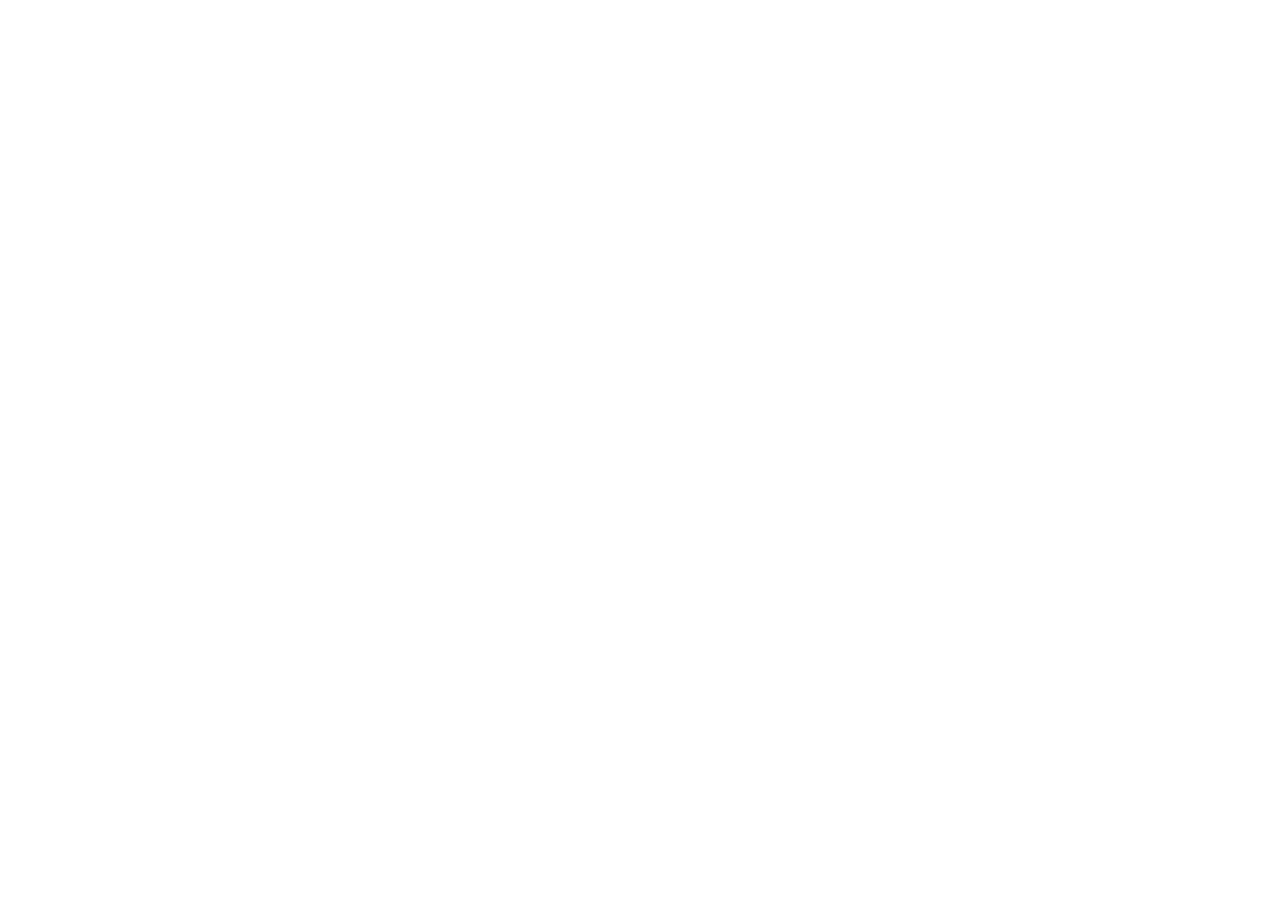
==== commit 4ab2794d: "Tren Urquiza: redirigir a horariosdelurquiza.github.io La página se mudó a su propia dirección. El l" ====
--- a/tren-urquiza/index.html
+++ b/tren-urquiza/index.html
@@ -2,1132 +2,18 @@
 <html lang="es-AR">
 <head>
 <meta charset="utf-8">
-<meta name="viewport" content="width=device-width, initial-scale=1, viewport-fit=cover">
-<title>Tren Urquiza horarios</title>
-<meta name="description" content="Próximo tren Urquiza al instante: cuándo sale, cuánto tarda y por dónde va, entre Federico Lacroze y General Lemos. Horarios de invierno 2026 para días hábiles, sábados, domingos y feriados.">
-<meta name="theme-color" content="#ecede9">
-<meta name="color-scheme" content="light only">
-<link rel="manifest" href="manifest.webmanifest">
-<link rel="icon" href="favicon.svg" type="image/svg+xml">
-<link rel="icon" href="icon-192.png" type="image/png" sizes="192x192">
-<link rel="apple-touch-icon" href="apple-touch-icon.png">
-<meta property="og:title" content="Tren Urquiza horarios">
-<meta property="og:description" content="Mirá cuándo pasa el próximo tren y cuánto tarda, de Lacroze a Lemos.">
-<meta property="og:type" content="website">
-<meta property="og:image" content="https://agustinjjesus.github.io/king-muebles-pruebas/tren-urquiza/og.png">
-<meta property="og:url" content="https://agustinjjesus.github.io/king-muebles-pruebas/tren-urquiza/">
-<meta name="twitter:card" content="summary_large_image">
-<!--
-  ANUNCIOS: cuando Google AdSense apruebe el sitio, completar ADS_CLIENT y ADS_SLOTS
-  en el script (buscar "ANUNCIOS"). No hace falta tocar nada más.
--->
-<link rel="preconnect" href="https://fonts.googleapis.com">
-<link rel="preconnect" href="https://fonts.gstatic.com" crossorigin>
-<link rel="stylesheet" href="https://fonts.googleapis.com/css2?family=Archivo:wdth,wght@62..125,400..900&display=swap">
-<style>
-/*
-  Tren Urquiza horarios — sistema
-  Color: andén #ecede9 (fondo, gris hormigón) · papel #ffffff · carbón #22292b (texto, franja de ventanas)
-         riel #697271 (texto secundario) · mostaza #eaa81c (el coche, solo en el tablero y la marca)
-         turquesa #00a79f (el color de la línea: solo el trazado del recorrido y las tablas)
-  Tipo: Archivo (Omnibus-Type, Buenos Aires), una sola familia; el ancho condensado para los números grandes.
-  Layout: el tablero es el costado de un coche mostaza con su franja de ventanas; todo lo demás es papel y gris.
-  En pantallas anchas: viaje, tablero y lista a la izquierda; el recorrido a la derecha; la información abajo.
-*/
-:root{
-  --anden:#ecede9;
-  --papel:#ffffff;
-  --carbon:#22292b;
-  --riel:#697271;
-  --junta:#d5d8d3;
-  --mostaza:#eaa81c;
-  --mostaza-tinta:#fbefd0;
-  --mostaza-texto:#865b00;
-  --turquesa:#00a79f;
-  --turquesa-texto:#006f69;
-  --turquesa-tinta:#d9f1ef;
-  --font:"Archivo", "Helvetica Neue", Arial, system-ui, sans-serif;
-  --rowh:36px;
-  color-scheme:light;
-}
-*{box-sizing:border-box}
-html,body{margin:0}
-body{background:var(--anden);color:var(--carbon);font-family:var(--font);font-size:17px;line-height:1.5;font-stretch:100%;
-  -webkit-text-size-adjust:100%;font-feature-settings:"tnum" 0;
-  padding:env(safe-area-inset-top) env(safe-area-inset-right) env(safe-area-inset-bottom) env(safe-area-inset-left)}
-button,input{font:inherit;color:inherit}
-button{cursor:pointer}
-a{color:var(--turquesa-texto);text-underline-offset:3px}
-:focus-visible{outline:3px solid var(--carbon);outline-offset:2px}
-h1,h2,h3{margin:0;text-wrap:balance;line-height:1.2}
-.tab{font-feature-settings:"tnum" 1;font-variant-numeric:tabular-nums}
-[hidden]{display:none !important}
-
-/* cabecera */
-.top{max-width:1120px;margin:0 auto;padding:14px 16px 10px;display:flex;align-items:center;justify-content:space-between;gap:12px}
-.brand{display:flex;align-items:center;gap:10px;text-decoration:none;color:inherit}
-.brand svg{width:30px;height:30px;flex:none}
-.brand h1{font-size:clamp(18px,5vw,22px);font-weight:800;font-stretch:88%;letter-spacing:-.01em;white-space:nowrap}
-.share{display:inline-flex;align-items:center;gap:8px;border:1.5px solid var(--carbon);background:transparent;border-radius:999px;padding:7px 14px;font-weight:600;font-size:15px}
-.share svg{width:17px;height:17px}
-@media (max-width:420px){.share .txt{display:none}.share{padding:8px}}
-
-.wrap{max-width:1120px;margin:0 auto;padding:0 16px 40px;display:grid;grid-template-columns:minmax(0,1fr);gap:16px}
-.col-a,.col-b{display:grid;grid-template-columns:minmax(0,1fr);gap:16px;min-width:0;align-content:start}
-@media (min-width:960px){
-  .wrap{grid-template-columns:minmax(0,1.1fr) minmax(0,.9fr);column-gap:24px;align-items:start}
-  .col-b{position:sticky;top:12px}
-  .info,.ad-final,.foot{grid-column:1 / -1}
-}
-.panel{background:var(--papel);border-radius:14px;padding:14px 16px}
-
-/* elegir viaje */
-.route{position:relative}
-.pick{display:grid;grid-template-columns:58px 1fr;align-items:baseline;width:100%;text-align:left;border:0;background:none;padding:10px 56px 10px 0;border-radius:8px}
-.pick + .pick{border-top:1px solid var(--junta)}
-.pick:hover .st{text-decoration:underline;text-decoration-thickness:2px;text-underline-offset:4px}
-.pick .lab{font-size:14px;color:var(--riel)}
-.pick .st{font-size:20px;font-weight:700;font-stretch:92%;line-height:1.2}
-.swap{position:absolute;right:0;top:50%;margin-top:-22px;width:44px;height:44px;border-radius:50%;border:1.5px solid var(--carbon);background:var(--papel);display:grid;place-items:center}
-.swap svg{width:20px;height:20px}
-.when{display:flex;align-items:center;justify-content:space-between;gap:10px;flex-wrap:wrap;margin-top:6px;padding-top:10px;border-top:1px solid var(--junta);font-size:15px;color:var(--riel)}
-.when b{color:var(--carbon);font-weight:600}
-.linkbtn{border:0;background:none;color:var(--turquesa-texto);font-weight:600;padding:4px 0;text-decoration:underline;text-underline-offset:3px}
-.when-panel{display:grid;gap:10px;margin-top:12px}
-.seg{display:flex;flex-wrap:wrap;gap:6px}
-.seg button{border:1.5px solid var(--junta);background:var(--papel);border-radius:8px;padding:7px 12px;font-size:15px;font-weight:500}
-.seg button[aria-pressed="true"]{background:var(--carbon);color:var(--papel);border-color:var(--carbon)}
-.timerow{display:flex;align-items:center;gap:12px;flex-wrap:wrap;font-size:15px}
-.timerow label{color:var(--riel)}
-.timerow input{padding:7px 10px;border-radius:8px;border:1.5px solid var(--junta);background:var(--papel);font-weight:700}
-.recents{display:flex;gap:8px;overflow-x:auto;margin:10px -16px 0;padding:2px 16px;scrollbar-width:none}
-.recents::-webkit-scrollbar{display:none}
-.recents .lbl{flex:none;align-self:center;font-size:14px;color:var(--riel)}
-.chip{flex:none;border:1.5px solid var(--junta);background:var(--papel);border-radius:999px;padding:6px 12px;font-size:15px;white-space:nowrap}
-.chip:hover{border-color:var(--carbon)}
-
-/* el tablero: costado del coche */
-.coche{background:var(--mostaza);color:var(--carbon);border-radius:22px 22px 10px 10px;overflow:hidden;position:relative}
-.ventanas{background:var(--carbon);color:#fff;margin:10px 10px 0;border-radius:14px 14px 6px 6px;padding:10px 14px;display:flex;justify-content:space-between;align-items:baseline;gap:12px}
-.ventanas .dest{font-size:17px;font-weight:700;font-stretch:90%}
-.ventanas .dest span{font-weight:400;color:#c9cfcd}
-.cuerpo{padding:14px 20px 4px}
-.lead{font-size:16px;font-weight:600}
-.big{display:flex;align-items:baseline;gap:6px;font-stretch:72%;font-weight:850;line-height:.9;letter-spacing:-.01em;margin:2px 0 8px}
-.big .n{font-size:clamp(86px,26vw,124px)}
-.big .u{font-size:clamp(30px,8vw,40px);font-weight:700;font-stretch:85%}
-.big.word .n{font-size:clamp(58px,17vw,84px)}
-.datos{display:grid;grid-template-columns:repeat(3,auto);justify-content:start;column-gap:28px;row-gap:0;margin:0 0 14px}
-.datos dt{font-size:14px;font-weight:500;grid-row:1}
-.datos dd{margin:0;font-size:23px;font-weight:750;font-stretch:90%;grid-row:2}
-.franja{height:5px;background:var(--carbon);margin:0 0 0}
-.despues{display:flex;flex-wrap:wrap;align-items:center;gap:8px 10px;padding:12px 20px 2px}
-.despues .k{font-size:15px;font-weight:600}
-@media (max-width:480px){.despues .k{flex-basis:100%;margin-bottom:-2px}}
-.despues .t{border:1.5px solid var(--carbon);border-radius:8px;padding:4px 10px;font-weight:700;font-size:17px;white-space:nowrap}
-.despues .t small{font-weight:500;font-size:14px;margin-left:5px}
-.recent{background:var(--carbon);color:#fff;padding:10px 20px;font-size:15px}
-.recent b{color:var(--mostaza)}
-.recent.old{color:#c9cfcd}
-.nota{font-size:13px;padding:10px 20px 14px}
-.flip{animation:flip .5s cubic-bezier(.2,.8,.2,1)}
-@keyframes flip{from{opacity:0;transform:translateY(-14px)}to{opacity:1;transform:none}}
-
-/* lista */
-.sec-h{font-size:22px;font-weight:800;font-stretch:90%;letter-spacing:-.01em}
-.facts{font-size:15px;color:var(--riel);margin:2px 0 8px}
-ol.trains{list-style:none;margin:0 -8px;padding:0}
-.trow{width:100%;display:grid;grid-template-columns:auto auto auto minmax(0,1fr) auto;align-items:baseline;gap:8px;padding:12px 8px;border:0;border-top:1px solid var(--junta);background:transparent;text-align:left;border-radius:0}
-ol.trains li:first-child .trow{border-top:0}
-.trow:hover{background:var(--anden)}
-.trow[aria-current="true"]{background:var(--mostaza-tinta);box-shadow:inset 4px 0 0 var(--mostaza)}
-.trow .dep{font-weight:800;font-size:22px;font-stretch:90%}
-.trow .ar{color:var(--riel)}
-.trow .arr{font-size:19px;font-stretch:90%}
-.trow .dur{color:var(--riel);font-size:15px}
-.nw{white-space:nowrap}
-.trow .in{font-weight:700;font-size:15px;text-align:right;white-space:nowrap}
-.trow.past{opacity:.45}
-.trow.past .in{font-weight:400;color:var(--riel)}
-.trow.recent .dep,.trow.recent .arr{color:var(--riel)}
-.trow.recent .in{color:var(--mostaza-texto)}
-.trow.recent .in small{display:block;font-weight:500;font-size:12px}
-.trow.recent.old .in{color:var(--riel);font-weight:500}
-.tag{font-size:12px;font-weight:600;border:1px solid var(--junta);border-radius:5px;padding:0 5px;color:var(--riel);margin-left:6px;vertical-align:2px}
-.more{margin-top:8px;width:100%;padding:11px;border-radius:10px;border:1.5px solid var(--carbon);background:transparent;font-weight:700}
-.msg{padding:12px 4px;color:var(--riel)}
-
-/* recorrido */
-.trip-status{margin:4px 0 10px;font-size:16px}
-.trip-status b{color:var(--turquesa-texto)}
-.diagram{position:relative;padding:4px 0}
-.drow{display:grid;grid-template-columns:56px 60px 1fr;align-items:center;height:var(--rowh)}
-.drow .t{text-align:right;color:var(--riel);font-size:15px}
-.drow .n{font-size:16px;color:var(--riel);white-space:nowrap;overflow:hidden;text-overflow:ellipsis}
-.drow.on .t,.drow.on .n{color:var(--carbon)}
-.drow.end .n,.drow.end .t{font-weight:700}
-.drow .n .tag{border-color:var(--turquesa);color:var(--turquesa-texto)}
-.dot{justify-self:center;width:12px;height:12px;border-radius:50%;background:var(--papel);border:3px solid var(--junta);position:relative;z-index:2}
-.drow.on .dot{border-color:var(--turquesa)}
-.drow.end .dot{width:18px;height:18px;border-width:4px;background:var(--turquesa)}
-.rail,.rail-on{position:absolute;left:86px;width:4px;margin-left:-2px;border-radius:2px;z-index:1}
-.rail{background:var(--junta)}
-.rail-on{background:var(--turquesa);width:6px;margin-left:-3px}
-.mk{position:absolute;z-index:3;transform:translate(-50%,-50%);pointer-events:none;transition:top .8s linear}
-.mk.me{width:16px;height:30px;border-radius:6px 6px 3px 3px;background:var(--mostaza);border:2.5px solid var(--carbon)}
-.mk.me::before{content:"";position:absolute;left:2px;right:2px;top:3px;height:7px;border-radius:2px;background:var(--carbon)}
-.mk.same,.mk.opp{width:0;height:0;border-left:7px solid transparent;border-right:7px solid transparent}
-.mk.same{border-top:11px solid var(--carbon)}
-.mk.opp{border-bottom:11px solid var(--riel)}
-.legend{display:flex;flex-wrap:wrap;gap:6px 16px;font-size:14px;color:var(--riel);margin-top:8px}
-.legend span{display:inline-flex;align-items:center;gap:6px}
-.lg-me{width:9px;height:15px;border-radius:3px;background:var(--mostaza);border:2px solid var(--carbon);display:inline-block}
-.lg-same{width:0;height:0;border-left:6px solid transparent;border-right:6px solid transparent;border-top:9px solid var(--carbon);display:inline-block}
-.lg-opp{width:0;height:0;border-left:6px solid transparent;border-right:6px solid transparent;border-bottom:9px solid var(--riel);display:inline-block}
-
-/* ubicación, modo llegada, sin conexión */
-.locate{display:inline-flex;align-items:center;gap:6px;margin-top:4px;font-size:15px}
-.locate svg{width:16px;height:16px}
-.offline{margin:8px 0 0;font-size:14px;font-weight:600;color:var(--mostaza-texto)}
-.timerow select,.alarma select{padding:6px 8px;border-radius:8px;border:1.5px solid var(--carbon);background:transparent;font-weight:700;font-size:15px}
-
-/* aviso antes de que salga */
-.alarma{display:flex;flex-wrap:wrap;align-items:center;gap:6px 8px;padding:0 20px 12px;font-size:15px;font-weight:600}
-.alarma .chipbtn{border:0;background:var(--carbon);color:#fff;border-radius:8px;padding:7px 12px;font-weight:700;font-size:15px}
-.alarma .linkbtn{color:var(--carbon)}
-.alarm-pop{position:fixed;left:12px;right:12px;bottom:calc(14px + env(safe-area-inset-bottom));z-index:60;max-width:520px;margin:0 auto;background:var(--carbon);color:#fff;border:3px solid var(--mostaza);border-radius:18px;padding:16px 18px;box-shadow:0 12px 40px rgba(34,41,43,.35);display:grid;gap:8px}
-.alarm-pop h3{font-size:24px;font-weight:850;font-stretch:80%;color:var(--mostaza)}
-.alarm-pop p{margin:0;font-size:16px}
-.alarm-pop button{justify-self:start;border:0;background:var(--mostaza);color:var(--carbon);border-radius:10px;padding:10px 18px;font-weight:700;font-size:16px}
-
-/* datos de estación */
-.estinfo{margin-top:14px;padding-top:12px;border-top:1px solid var(--junta);display:grid;gap:8px;font-size:15px}
-.estinfo p{margin:0}
-.stations .dist{margin-left:auto;font-size:13px;color:var(--riel)}
-.stations .mini + .dist{margin-left:10px}
-
-/* avisos de Metrovías */
-.avisos-h{display:flex;align-items:center;justify-content:space-between;gap:12px}
-.sec-h.sm{font-size:19px}
-.avisos-h .small{margin:2px 0 0}
-.avisos-box{margin-top:12px}
-.avisos-box .twitter-timeline{display:block;padding:12px 0;color:var(--riel)}
-.avisos-fuente{margin:8px 0 0}
-
-/* pasala */
-.pasala{display:grid;gap:10px;padding:16px;border-radius:14px;background:var(--papel);border-left:6px solid var(--mostaza)}
-.pasala p{margin:0;font-size:18px;font-weight:700;font-stretch:92%;line-height:1.3}
-.pasala .acciones{display:flex;flex-wrap:wrap;gap:8px}
-.btn{display:inline-flex;align-items:center;justify-content:center;gap:8px;border-radius:10px;padding:10px 14px;font-weight:700;font-size:16px;text-decoration:none;border:1.5px solid var(--carbon)}
-.btn svg{width:19px;height:19px;flex:none}
-.btn-main{background:var(--carbon);color:#fff}
-.btn-alt{background:transparent;color:var(--carbon)}
-
-/* anuncios */
-.ad{display:block;min-height:100px;text-align:center}
-.ad-label{display:block;font-size:12px;color:var(--riel);margin-bottom:4px}
-.ad-ph{display:grid;place-items:center;min-height:110px;border:1.5px dashed #b9bdb7;border-radius:10px;color:var(--riel);font-size:15px}
-
-/* información: texto sobre el andén, sin tarjetas; tablas con las rayas turquesa del horario mural */
-.info{display:grid;grid-template-columns:minmax(0,1fr);gap:28px;min-width:0;padding-top:20px;border-top:3px solid var(--carbon);margin-top:8px}
-.info > *{min-width:0}
-@media (min-width:760px){.info{grid-template-columns:repeat(2,minmax(0,1fr));column-gap:40px}.info .wide{grid-column:1 / -1}}
-.info h2{font-size:24px;font-weight:800;font-stretch:90%;margin-bottom:8px}
-.info h3{font-size:18px;font-weight:700;margin:16px 0 4px}
-.info p{margin:6px 0;max-width:68ch}
-.info .lead-p{font-size:19px;max-width:60ch}
-.small{font-size:14px;color:var(--riel)}
-table{border-collapse:collapse;width:100%;font-size:15px;background:var(--papel)}
-th,td{text-align:left;padding:7px 10px;vertical-align:top}
-thead th{background:var(--turquesa);color:#fff;font-weight:700;font-size:14px}
-tbody tr:nth-child(even) td{background:var(--turquesa-tinta)}
-td.num,th.num{text-align:right}
-td.tab,td.num{white-space:nowrap;font-feature-settings:"tnum" 1}
-.tblwrap{overflow-x:auto;max-width:100%;border-radius:8px}
-.stlist{columns:2;column-gap:20px;padding-left:22px;margin:6px 0}
-@media (min-width:760px){.stlist{columns:3}}
-.stlist li{padding:2px 0;break-inside:avoid}
-
-.foot{font-size:14px;color:var(--riel);display:grid;gap:6px}
-.foot nav{display:flex;flex-wrap:wrap;gap:6px 18px}
-.foot a{color:var(--carbon)}
-
-/* hoja de estaciones */
-dialog.sheet{border:0;padding:0;margin:auto auto 0;width:100%;max-width:520px;max-height:88vh;border-radius:20px 20px 0 0;background:var(--papel);color:var(--carbon);box-shadow:0 -12px 40px rgba(34,41,43,.28)}
-@media (min-width:640px){dialog.sheet{margin:auto;border-radius:20px;max-height:80vh}}
-dialog.sheet::backdrop{background:rgba(34,41,43,.5)}
-.sheet-in{display:flex;flex-direction:column;max-height:inherit}
-.sheet-head{display:flex;align-items:center;justify-content:space-between;gap:10px;padding:16px 16px 8px}
-.sheet-head h3{font-size:21px;font-weight:800;font-stretch:90%}
-.close{border:0;background:var(--anden);width:38px;height:38px;border-radius:50%;font-size:20px;line-height:1}
-.search{margin:0 16px 8px;padding:12px 14px;border-radius:12px;border:1.5px solid var(--junta);background:var(--anden);font-size:17px}
-.stations{list-style:none;margin:0;padding:4px 0 16px;overflow-y:auto;position:relative}
-.stations li{position:relative}
-.stations button{width:100%;display:flex;align-items:center;gap:14px;border:0;background:none;text-align:left;padding:11px 18px;font-size:17px}
-.stations button:hover{background:var(--anden)}
-.stations .sdot{width:13px;height:13px;border-radius:50%;border:3px solid var(--turquesa);background:var(--papel);flex:none;position:relative;z-index:1}
-.stations li:not(:last-child)::after{content:"";position:absolute;left:24px;top:50%;height:100%;width:3px;background:var(--turquesa);opacity:.35}
-.stations .cur{font-weight:700}
-.stations .cur .sdot{background:var(--turquesa)}
-.stations .mini{margin-left:auto;font-size:13px;font-weight:600;color:var(--turquesa-texto)}
-.stations.filtering li::after{display:none}
-
-.toast{position:fixed;left:50%;bottom:calc(20px + env(safe-area-inset-bottom));transform:translateX(-50%);background:var(--carbon);color:#fff;padding:10px 16px;border-radius:999px;font-size:15px;z-index:50;max-width:90vw;overflow:hidden;text-overflow:ellipsis;white-space:nowrap}
-
-@media (prefers-reduced-motion: reduce){.flip{animation:none}.mk{transition:none}}
-</style>
+<meta name="viewport" content="width=device-width, initial-scale=1">
+<title>Tren Urquiza horarios se mudó</title>
+<link rel="canonical" href="https://horariosdelurquiza.github.io/">
+<meta name="robots" content="noindex">
+<meta http-equiv="refresh" content="0; url=https://horariosdelurquiza.github.io/">
+<script>
+  try { if (navigator.serviceWorker) navigator.serviceWorker.getRegistrations().then(function(rs){ rs.forEach(function(r){ r.unregister(); }); }); } catch(e){}
+  location.replace('https://horariosdelurquiza.github.io/' + (location.hash || ''));
+</script>
+<style>body{font-family:system-ui,sans-serif;background:#ecede9;color:#22292b;display:grid;place-items:center;min-height:100vh;margin:0;padding:16px;text-align:center}a{color:#006f69;font-weight:700}</style>
 </head>
 <body>
-<header class="top">
-  <a class="brand" href="./" aria-label="Tren Urquiza horarios, inicio">
-    <svg viewBox="0 0 32 32" aria-hidden="true"><rect x="3" y="1.5" width="26" height="29" rx="8" fill="#eaa81c"/><rect x="6.5" y="5.5" width="19" height="10" rx="3" fill="#22292b"/><circle cx="10.5" cy="23" r="2.4" fill="#22292b"/><circle cx="21.5" cy="23" r="2.4" fill="#22292b"/></svg>
-    <h1>Tren Urquiza horarios</h1>
-  </a>
-  <button class="share" id="shareBtn" type="button" aria-label="Compartir este viaje">
-    <svg viewBox="0 0 24 24" fill="none" stroke="currentColor" stroke-width="2.2" stroke-linecap="round" stroke-linejoin="round" aria-hidden="true"><path d="M12 15V3M7 8l5-5 5 5"/><path d="M5 13v6a2 2 0 0 0 2 2h10a2 2 0 0 0 2-2v-6"/></svg>
-    <span class="txt">Compartir</span>
-  </button>
-</header>
-
-<main class="wrap">
-  <div class="col-a">
-    <section class="panel" aria-label="Elegir viaje">
-      <div class="route">
-        <button class="pick" id="pickFrom" type="button"><span class="lab">Desde</span><span class="st" id="fromName">—</span></button>
-        <button class="pick" id="pickTo" type="button"><span class="lab">Hasta</span><span class="st" id="toName">—</span></button>
-        <button class="swap" id="swap" type="button" aria-label="Invertir el viaje" title="Invertir">
-          <svg viewBox="0 0 24 24" fill="none" stroke="currentColor" stroke-width="2.2" stroke-linecap="round" stroke-linejoin="round" aria-hidden="true"><path d="M8 4v15M4 8l4-4 4 4M16 20V5M12 16l4 4 4-4"/></svg>
-        </button>
-      </div>
-      <button class="linkbtn locate" id="locateBtn" type="button">
-        <svg viewBox="0 0 24 24" fill="none" stroke="currentColor" stroke-width="2.2" stroke-linecap="round" stroke-linejoin="round" aria-hidden="true"><path d="M12 21s-7-6.2-7-11.5A7 7 0 0 1 19 9.5C19 14.8 12 21 12 21z"/><circle cx="12" cy="9.5" r="2.5"/></svg>
-        Usar la estación más cercana
-      </button>
-      <div class="when">
-        <span id="whenTxt"></span>
-        <button class="linkbtn" id="whenBtn" type="button" aria-expanded="false" aria-controls="whenPanel" aria-label="Cambiar día u hora">Cambiar</button>
-      </div>
-      <div class="when-panel" id="whenPanel" hidden>
-        <div class="seg" id="days" role="group" aria-label="Qué horario usar"></div>
-        <div class="timerow">
-          <select id="modeSel" aria-label="Elegir si es hora de salida o de llegada">
-            <option value="salgo">Salgo a las</option>
-            <option value="llego">Llego a las</option>
-          </select>
-          <input type="time" id="at" class="tab" aria-label="Hora">
-          <button type="button" class="linkbtn" id="nowBtn">Volver a ahora</button>
-        </div>
-      </div>
-      <p class="offline" id="offlineNote" hidden>Sin conexión: los horarios funcionan igual.</p>
-      <div class="recents" id="recents" hidden></div>
-    </section>
-
-    <section class="coche" id="board" aria-live="polite">
-      <div class="ventanas"><span class="dest" id="bDest"></span></div>
-      <div class="cuerpo">
-        <div class="lead" id="bLead"></div>
-        <div class="big" id="bBig"><span class="n tab" id="bNum">--</span><span class="u" id="bUnit"></span></div>
-        <dl class="datos" id="bDatos">
-          <dt>Sale</dt><dd class="tab" id="bDep"></dd>
-          <dt id="bArrLab">Llega</dt><dd class="tab" id="bArr"></dd>
-          <dt>Viaje</dt><dd id="bDur"></dd>
-        </dl>
-      </div>
-      <div class="alarma" id="bAlarm"></div>
-      <div class="franja"></div>
-      <div class="despues" id="bAfter"></div>
-      <div class="recent" id="bRecent" hidden></div>
-      <div class="nota">El horario oficial puede variar ±3 minutos.</div>
-    </section>
-
-    <section class="panel avisos" aria-label="Avisos de Metrovías">
-      <div class="avisos-h">
-        <div>
-          <h2 class="sec-h sm">Avisos de Metrovías</h2>
-          <p class="small">Demoras, servicio limitado o cortes, como los publica Metrovías en X.</p>
-        </div>
-        <button class="btn btn-alt" id="avisosBtn" type="button" aria-expanded="false" aria-controls="avisosBox">Ver avisos</button>
-      </div>
-      <div class="avisos-box" id="avisosBox" hidden>
-        <div id="avisosFeed"></div>
-        <p class="small avisos-fuente">Si no se ven, abrilos directo en <a href="https://x.com/Metrovias">x.com/Metrovias</a>.</p>
-      </div>
-    </section>
-
-    <section class="panel">
-      <h2 class="sec-h" id="listTitle">Siguientes trenes</h2>
-      <p class="facts" id="facts"></p>
-      <ol class="trains" id="list"></ol>
-      <button class="more" id="moreBtn" type="button">Ver todos los del día</button>
-    </section>
-
-    <section class="pasala" aria-label="Compartir la página">
-      <p>¿Te sirvió? Pasásela a alguien que viaja en el Urquiza.</p>
-      <div class="acciones">
-        <a class="btn btn-main" id="waLink" href="https://wa.me/?text=Para%20ver%20cu%C3%A1ndo%20pasa%20el%20pr%C3%B3ximo%20tren%20Urquiza%3A%20https%3A//agustinjjesus.github.io/king-muebles-pruebas/tren-urquiza/" target="_blank" rel="noopener">
-          <svg viewBox="0 0 24 24" fill="none" stroke="currentColor" stroke-width="2.2" stroke-linecap="round" stroke-linejoin="round" aria-hidden="true"><path d="M21 12a8.5 8.5 0 0 1-12.6 7.4L3 21l1.6-5.2A8.5 8.5 0 1 1 21 12z"/></svg>
-          Mandar por WhatsApp
-        </a>
-        <button class="btn btn-alt" id="shareMore" type="button">Otras formas de compartir</button>
-      </div>
-    </section>
-
-    <aside class="ad ad-medio" data-slot="medio" hidden></aside>
-  </div>
-
-  <div class="col-b">
-    <section class="panel" aria-label="Recorrido del tren">
-      <h2 class="sec-h" id="tripTitle">Recorrido</h2>
-      <p class="trip-status" id="tripStatus"></p>
-      <div class="diagram" id="diagram"></div>
-      <div class="legend">
-        <span><i class="lg-me"></i>tu tren</span>
-        <span><i class="lg-same"></i>otros en tu sentido</span>
-        <span><i class="lg-opp"></i>en sentido contrario</span>
-      </div>
-      <button class="more" id="lineBtn" type="button">Ver toda la línea</button>
-      <div class="estinfo" id="stInfo"></div>
-    </section>
-  </div>
-
-  <section class="info" id="info" aria-labelledby="infoTitle">
-    <div class="block wide">
-      <h2 id="infoTitle">Horarios del Tren Urquiza</h2>
-      <p class="lead-p">El Tren Urquiza une Federico Lacroze (CABA) con General Lemos (San Miguel) en 47 a 51 minutos, pasando por 23 estaciones. Arriba elegís de dónde salís y a dónde vas, y te muestra cuándo pasa el próximo tren, a qué hora llegás y por dónde va.</p>
-      <p>Los horarios son los del cuadro oficial «Invierno 2026» publicado por Metrovías, vigente desde el 2 de marzo de 2026: 185 trenes por día hábil, 128 los sábados y 77 los domingos y feriados, sumando los dos sentidos.</p>
-    </div>
-    <div class="block">
-      <h2>Primer y último tren</h2>
-      <div class="tblwrap"><table><thead><tr><th>Día</th><th>Desde Lacroze</th><th>Desde Lemos</th></tr></thead><tbody>
-        <tr><td>Hábiles</td><td class="tab">01:00 – 23:50</td><td class="tab">01:00 – 23:59</td></tr>
-        <tr><td>Sábados</td><td class="tab">01:00 – 23:50</td><td class="tab">01:00 – 23:48</td></tr>
-        <tr><td>Domingos y feriados</td><td class="tab">01:00 – 23:50</td><td class="tab">00:01 – 23:35</td></tr>
-      </tbody></table></div>
-      <h2 style="margin-top:22px">Cada cuánto pasa</h2>
-      <p class="small">Minutos entre un tren y el siguiente, según las salidas desde Federico Lacroze.</p>
-      <div class="tblwrap"><table><thead><tr><th>Horario</th><th>Hábiles</th><th>Sábados</th><th>Dom. y feriados</th></tr></thead><tbody>
-        <tr><td>Madrugada (salen a las)</td><td>01:00, 02:40, 03:35, 04:20, 04:35</td><td>01:00, 02:40, 03:35, 04:40</td><td>01:00, 04:25</td></tr>
-        <tr><td>Mañana (5 a 9)</td><td>8 a 10 min</td><td>15 min</td><td>30 min</td></tr>
-        <tr><td>Mediodía (9 a 17)</td><td>15 min</td><td>15 a 20 min</td><td>30 min</td></tr>
-        <tr><td>Tarde (17 a 20)</td><td>10 min</td><td>20 min</td><td>30 min</td></tr>
-        <tr><td>Noche (20 a 24)</td><td>15 a 20 min</td><td>25 a 30 min</td><td>30 a 48 min</td></tr>
-      </tbody></table></div>
-    </div>
-    <div class="block">
-      <h2>Cuánto tarda hasta cada estación</h2>
-      <p class="small">Minutos de viaje un día hábil. Tocá una estación para ver sus próximos trenes.</p>
-      <div class="tblwrap"><table><thead><tr><th>Estación</th><th class="num">Desde Lacroze</th><th class="num">Desde Lemos</th></tr></thead><tbody>
-        <tr><td><a href="#lacroze-lemos">Federico Lacroze</a></td><td class="num">0 min</td><td class="num">50 min</td></tr>
-        <tr><td><a href="#artigas-lacroze">José Artigas</a></td><td class="num">3 min</td><td class="num">45 min</td></tr>
-        <tr><td><a href="#arata-lacroze">Pedro N. Arata</a></td><td class="num">5 min</td><td class="num">43 min</td></tr>
-        <tr><td><a href="#beiro-lacroze">Dr. Francisco Beiró</a></td><td class="num">7 min</td><td class="num">40 min</td></tr>
-        <tr><td><a href="#libertador-lacroze">El Libertador</a></td><td class="num">9 min</td><td class="num">39 min</td></tr>
-        <tr><td><a href="#devoto-lacroze">Antonio Devoto</a></td><td class="num">11 min</td><td class="num">38 min</td></tr>
-        <tr><td><a href="#lynch-lacroze">Coronel Francisco Lynch</a></td><td class="num">13 min</td><td class="num">36 min</td></tr>
-        <tr><td><a href="#fmoreno-lacroze">Fernández Moreno</a></td><td class="num">15 min</td><td class="num">34 min</td></tr>
-        <tr><td><a href="#lourdes-lacroze">Lourdes</a></td><td class="num">17 min</td><td class="num">32 min</td></tr>
-        <tr><td><a href="#tropezon-lacroze">Tropezón</a></td><td class="num">19 min</td><td class="num">30 min</td></tr>
-        <tr><td><a href="#bosch-lacroze">José María Bosch</a></td><td class="num">21 min</td><td class="num">28 min</td></tr>
-        <tr><td><a href="#coronado-lacroze">Martín Coronado</a></td><td class="num">24 min</td><td class="num">25 min</td></tr>
-        <tr><td><a href="#podesta-lacroze">Pablo Podestá</a></td><td class="num">26 min</td><td class="num">22 min</td></tr>
-        <tr><td><a href="#newbery-lacroze">Jorge Newbery</a></td><td class="num">28 min</td><td class="num">20 min</td></tr>
-        <tr><td><a href="#dario-lacroze">Rubén Darío</a></td><td class="num">29 min</td><td class="num">18 min</td></tr>
-        <tr><td><a href="#eandes-lacroze">Ejército de los Andes</a></td><td class="num">33 min</td><td class="num">14 min</td></tr>
-        <tr><td><a href="#delasalle-lacroze">Juan B. de La Salle</a></td><td class="num">34 min</td><td class="num">12 min</td></tr>
-        <tr><td><a href="#barrufaldi-lacroze">Sargento Barrufaldi</a></td><td class="num">36 min</td><td class="num">9 min</td></tr>
-        <tr><td><a href="#lozano-lacroze">Capitán Lozano</a></td><td class="num">38 min</td><td class="num">7 min</td></tr>
-        <tr><td><a href="#agneta-lacroze">Teniente Agneta</a></td><td class="num">40 min</td><td class="num">5 min</td></tr>
-        <tr><td><a href="#campodemayo-lacroze">Campo de Mayo</a></td><td class="num">42 min</td><td class="num">4 min</td></tr>
-        <tr><td><a href="#cabral-lacroze">Sargento Cabral</a></td><td class="num">44 min</td><td class="num">2 min</td></tr>
-        <tr><td><a href="#lemos-lacroze">General Lemos</a></td><td class="num">47 min</td><td class="num">0 min</td></tr>
-      </tbody></table></div>
-    </div>
-    <div class="block wide">
-      <h2>Preguntas frecuentes</h2>
-      <h3>¿Cuánto tarda el tren de Lacroze a Lemos?</h3><p>Entre 47 y 51 minutos de punta a punta, según el tren.</p>
-      <h3>¿Hasta qué hora hay trenes?</h3><p>El último sale de Federico Lacroze a las 23:50 todos los días. De General Lemos sale a las 23:59 los días hábiles, a las 23:48 los sábados y a las 23:35 los domingos y feriados.</p>
-      <h3>¿Hay trenes los feriados?</h3><p>Sí, con el horario de domingos y feriados. La página detecta sola los feriados nacionales. El tren de las 00:01 que sale de General Lemos no corre los feriados.</p>
-      <h3>¿Los horarios son exactos?</h3><p>Metrovías aclara que pueden variar ±3 minutos, así que conviene llegar un rato antes. Si hay demoras o el servicio está cortado, lo avisan en su cuenta de X.</p>
-      <h3>¿Dónde está el tren ahora?</h3><p>En «Recorrido» ves por qué estación debería ir cada tren según el horario. No es un GPS: si hay demoras, el tren real puede estar más atrás.</p>
-      <h3>Estaciones del Tren Urquiza</h3>
-      <ol class="stlist"><li><a href="#lacroze-lemos">Federico Lacroze</a></li><li><a href="#artigas-lacroze">José Artigas</a></li><li><a href="#arata-lacroze">Pedro N. Arata</a></li><li><a href="#beiro-lacroze">Dr. Francisco Beiró</a></li><li><a href="#libertador-lacroze">El Libertador</a></li><li><a href="#devoto-lacroze">Antonio Devoto</a></li><li><a href="#lynch-lacroze">Coronel Francisco Lynch</a></li><li><a href="#fmoreno-lacroze">Fernández Moreno</a></li><li><a href="#lourdes-lacroze">Lourdes</a></li><li><a href="#tropezon-lacroze">Tropezón</a></li><li><a href="#bosch-lacroze">José María Bosch</a></li><li><a href="#coronado-lacroze">Martín Coronado</a></li><li><a href="#podesta-lacroze">Pablo Podestá</a></li><li><a href="#newbery-lacroze">Jorge Newbery</a></li><li><a href="#dario-lacroze">Rubén Darío</a></li><li><a href="#eandes-lacroze">Ejército de los Andes</a></li><li><a href="#delasalle-lacroze">Juan B. de La Salle</a></li><li><a href="#barrufaldi-lacroze">Sargento Barrufaldi</a></li><li><a href="#lozano-lacroze">Capitán Lozano</a></li><li><a href="#agneta-lacroze">Teniente Agneta</a></li><li><a href="#campodemayo-lacroze">Campo de Mayo</a></li><li><a href="#cabral-lacroze">Sargento Cabral</a></li><li><a href="#lemos-lacroze">General Lemos</a></li></ol>
-    </div>
-  </section>
-
-  <aside class="ad ad-final" data-slot="final" hidden></aside>
-
-  <footer class="foot">
-    <nav>
-      <a href="privacidad.html">Política de privacidad</a>
-      <a href="https://metrovias.com.ar/index.php/horarios-del-servicio-linea-urquiza/">Horarios oficiales de Metrovías</a>
-      <a href="https://x.com/Metrovias">Estado del servicio en vivo</a>
-    </nav>
-    <p>Página no oficial, sin relación con Metrovías. Horarios del cuadro «Invierno 2026», vigente desde el 2 de marzo de 2026. La posición de los trenes sale del horario, no de un GPS.</p>
-  </footer>
-</main>
-
-<dialog class="sheet" id="sheet" aria-labelledby="sheetTitle">
-  <div class="sheet-in">
-    <div class="sheet-head"><h3 id="sheetTitle">Elegí la estación</h3><button class="close" id="sheetClose" type="button" aria-label="Cerrar">×</button></div>
-    <input class="search" id="search" type="search" placeholder="Buscar estación" autocomplete="off" aria-label="Buscar estación">
-    <ol class="stations" id="stations"></ol>
-  </div>
-</dialog>
-<div class="toast" id="toast" role="status" hidden></div>
-<div class="alarm-pop" id="alarmPop" role="alertdialog" aria-labelledby="alarmTitle" hidden>
-  <h3 id="alarmTitle">Tu tren sale en 5 min</h3>
-  <p id="alarmText"></p>
-  <button type="button" id="alarmOk">Listo</button>
-</div>
-
-<script id="data" type="application/json">{"habil":{"L":["60|3222222222322141322223","160|3222222222322141322223","215|3222222222322141322223","260|3222222222222141322223","275|3222222222222141322223","300|3222222222222141322223","314|3222222222222141322223","324|3222222222222141322223","334|3222222222222141322223","344|3222222222222141322223","354|3222222222222141322223","364|3222222222322141222223","374|3222222222322141222223","383|3222222222322141222223","391|3222222222322141222223","399|3222222222322141222223","407|3222222222322141222223","415|3222222222322141222223","423|3222222222322141222223","431|3222222222322141222223","439|3222222222322141222223","447|3222222222322141222223","455|3222222222322141222223","467|3222222222322141222223","477|3222222222322141222223","487|3222222222322141222223","497|3222222222322141222223","507|3222222222322141222223","517|3222222222322141222223","527|3222222222322141222223","537|3222222222322141222223","547|3222222222322141222223","562|3222222222322141222223","579|3222222222322141222223","599|3222222222322141222223","615|3222222222322141222223","630|3222222222322141222223","645|3222222222322141222223","660|3222222222322141222223","675|3222222222322141222223","690|3222222222322141222223","705|3222222222322141222223","720|3222222222322141222223","735|3222222222322141222223","750|3222222222322141222223","765|3222222222322141222223","780|3222222222322141222223","795|3222222222322141222223","810|3222222222322141222223","825|3222222222322141222223","840|3222222222322141222223","855|3222222222322141222223","870|3222222222322141222223","885|3222222222322141222223","900|3222222222322141222223","915|3222222222322141222223","930|3222222222322141222223","945|3222222222322141222223","960|3222222222322141322223","975|3222222222322141322223","990|3222222222322141322223","1005|3222222222322141322223","1020|3222222222322141322223","1030|3222222222322141322223","1040|3222222222322141322223","1050|3222222222322141322223","1060|3222222222322141322223","1070|3222222222322141322223","1080|3222222222322141322223","1090|3222222222322141322223","1100|3222222222322141322223","1110|3222222222322141322223","1120|3222222222322141322223","1130|3222222222322141322223","1140|3222222222322141322223","1150|3222222222322141322223","1160|3222222222322141322223","1170|3222222222322141322223","1180|3222222222322141322223","1190|3222222222322141322223","1200|3222222222322141322223","1215|3222222222322141322223","1230|3222222222322141322223","1245|3222222222322141322223","1260|3222222222322141322223","1280|3222222222322141322223","1300|3222222222322141322223","1320|3222222222322141322223","1340|3222222222322141322223","1360|3222222222322141322223","1386|3222222222322141322223","1430|3222222222322141322223"],"C":["60|2212232422232222211325","150|2212232422232222211325","225|2212232422232222211325","270|2212232422232222211325","285|2212232422232222211325","300|2212232422332222211325","315|2212232422332222211325","330|2212232422332222211325","340|2212232422332222211325","351|2212232422332222211325","361|2212232422332222221325","371|2212232422332222221325","381|2212232422332222221325","391|2212232422332222221325","400|2212232422332222221325","408|2212232422332222221325","418|2212232422332222221325","428|2212232422332222221325","438|2212232422332222221325","446|2212232422332222221325","454|2212232422332222221325","462|2212232422332222221325","470|2212232422332222221325","478|2212232422332222221325","486|2212232422332222221325","494|2212232422332222221325","502|2212232422332222221325","509|2212232422332222221325","519|2212232422332222221325","529|2212232422332222221325","539|2212232422332222221325","549|2212232422332222221325","559|2212232422332222221325","569|2212232422332222221325","579|2212232422332222221325","589|2212232422332222221325","599|2212232422332222221325","614|2212232422332222221325","631|2212232422332222221325","651|2212232422332222221325","667|2212232422332222221325","682|2212232422332222221325","697|2212232422332222211325","712|2212232422332222211325","727|2212232422332222221325","742|2212232422332222211325","757|2212232422332222211325","772|2212232422332222211325","787|2212232422332222221325","802|2212232422332222211325","817|2212232422332222211325","832|2212232422332222211325","847|2212232422332222221325","862|2212232422332222211325","877|2212232422332222211325","892|2212232422332222211325","907|2212232422332222221325","922|2212232422332222211325","937|2212232422332222211325","952|2212232422332222211325","967|2212232422332222221325","982|2212232422332222211325","997|2212232422332222211325","1013|2212232422332222211325","1028|2212232422332222211325","1043|2212232422332222211325","1058|2212232422332222211325","1073|2212232422332222211325","1083|2212232422332222211325","1093|2212232422332222211325","1103|2212232422332222211325","1113|2212232422332222211325","1123|2212232422332222211325","1133|2212232422332222211325","1143|2212232422332222211325","1153|2212232422332222211325","1163|2212232422332222211325","1173|2212232422332222211325","1183|2212232422332222211325","1193|2212232422332222211325","1203|2212232422332222211325","1213|2212232422332222211325","1223|2212232422332222211325","1243|2212232422232222211325","1263|2212232422232222211325","1283|2212232422232222211325","1301|2212232422232222211325","1321|2212232422232222211325","1333|2212232422232222211325","1353|2212232422232222211325","1373|2212232422232222211325","1401|2212232422232222211325","1439|2212232422232222211325"]},"sabado":{"L":["60|3222222222222141222223","160|3222222222222141222223","215|3222222222222141222223","280|3222222222222141222223","300|3222222222322141222223","320|3222222222322141222223","340|3222222222322141222223","360|3222222222322141222223","375|3222222222322141222223","390|3222222222322141222223","405|3222222222322141222223","420|3222222222322141222223","435|3222222222322141222223","450|3222222222322141222223","465|3222222222322141222223","480|3222222222322141222223","495|3222222222322141222223","510|3222222222322141222223","525|3222222222322141222223","540|3222222222322141222223","555|3222222222322141222223","570|3222222222322141222223","585|3222222222322141222223","600|3222222222322141222223","615|3222222222322141222223","630|3222222222322141222223","645|3222222222322141222223","660|3222222222322141222223","675|3222222222322141222223","690|3222222222322141222223","705|3222222222322141222223","720|3222222222322141222223","740|3222222222322141222223","760|3222222222322141222223","780|3222222222322141222223","800|3222222222322141222223","820|3222222222322141222223","840|3222222222322141222223","860|3222222222322141222223","880|3222222222322141222223","900|3222222222322141222223","920|3222222222322141222223","940|3222222222322141222223","960|3222222222322141222223","980|3222222222322141222223","1000|3222222222322141222223","1020|3222222222322141222223","1040|3222222222322141222223","1060|3222222222322141222223","1080|3222222222322141222223","1100|3222222222322141222223","1120|3222222222322141222223","1140|3222222222322141222223","1160|3222222222322141222223","1180|3222222222322141222223","1200|3222222222322141222223","1223|3222222222322141222223","1253|3222222222322141222223","1283|3222222222322141222223","1313|3222222222322141222223","1343|3222222222322141222223","1373|3222222222322141222223","1391|3222222222322141222223","1430|3222222222322141222223"],"C":["60|2212232422232222211325","150|2212232422232222211325","225|2212232422232222211325","270|2212232422232222211325","300|2212232422332222211325","330|2212232422332222211325","352|2212232422332222211325","372|2212232422332222211325","392|2212232422332222211325","412|2212232422332222211325","427|2212232422332222211325","442|2212232422332222211325","457|2212232422332222211325","472|2212232422332222211325","487|2212232422332222211325","502|2212232422332222211325","517|2212232422332222211325","532|2212232422332222211325","547|2212232422332222211325","562|2212232422332222211325","577|2212232422332222211325","592|2212232422332222211325","607|2212232422332222211325","622|2212232422332222211325","637|2212232422332222211325","652|2212232422332222211325","667|2212232422332222211325","682|2212232422332222211325","697|2212232422332222211325","712|2212232422332222211325","727|2212232422332222211325","742|2212232422332222211325","757|2212232422332222211325","772|2212232422332222211325","792|2212232422332222211325","812|2212232422332222211325","832|2212232422332222211325","852|2212232422332222211325","872|2212232422332222211325","892|2212232422332222211325","912|2212232422332222211325","932|2212232422332222211325","952|2212232422332222211325","972|2212232422332222211325","992|2212232422332222211325","1012|2212232422332222211325","1032|2212232422332222211325","1052|2212232422332222211325","1072|2212232422332222211325","1092|2212232422332222211325","1112|2212232422332222211325","1132|2212232422332222211325","1152|2212232422332222211325","1172|2212232422332222211325","1192|2212232422332222211325","1212|2212232422332222211325","1232|2212232422332222211325","1252|2212232422332222211325","1288|2212232422332222211325","1308|2212232422332222211325","1338|2212232422332222211325","1368|2212232422332222211325","1398|2212232422332222211325","1428|2212232422332222211325"]},"domingo":{"L":["60|3222222222322141222223","265|3222222222322141222223","315|3222222222322141222223","360|3222222222322141222223","390|3222222222322141222223","420|3222222222322141222223","450|3222222222322141222223","480|3222222222322141222223","510|3222222222322141222223","540|3222222222322141222223","570|3222222222322141222223","600|3222222222322141222223","630|3222222222322141222223","660|3222222222322141222223","690|3222222222322141222223","720|3222222222322141222223","750|3222222222322141222223","780|3222222222322141222223","810|3222222222322141222223","840|3222222222322141222223","870|3222222222322141222223","900|3222222222322141222223","930|3222222222322141222223","960|3222222222322141222223","990|3222222222322141222223","1020|3222222222322141222223","1050|3222222222322141222223","1080|3222222222322141222223","1110|3222222222322141222223","1140|3222222222322141222223","1170|3222222222322141222223","1200|3222222222322141222223","1230|3222222222322141222223","1260|3222222222322141222223","1290|3222222222322141222223","1320|3222222222322141222223","1360|3222222222322141222223","1430|3222222222322141222223"],"C":["1|2212232422332222211325","192|2212232422332222211325","255|2212232422332222211325","330|2212232422332222211325","380|2212232422332222211325","415|2212232422332222211325","445|2212232422332222211325","475|2212232422332222211325","505|2212232422332222211325","535|2212232422332222211325","565|2212232422332222211325","595|2212232422332222211325","625|2212232422332222211325","655|2212232422332222211325","685|2212232422332222211325","715|2212232422332222211325","745|2212232422332222211325","775|2212232422332222211325","805|2212232422332222211325","835|2212232422332222211325","865|2212232422332222211325","895|2212232422332222211325","925|2212232422332222211325","955|2212232422332222211325","985|2212232422332222211325","1015|2212232422332222211325","1045|2212232422332222211325","1075|2212232422332222211325","1105|2212232422332222211325","1135|2212232422332222211325","1165|2212232422332222211325","1195|2212232422332222211325","1225|2212232422332222211325","1255|2212232422332222211325","1285|2212232422332222211325","1315|2212232422332222211325","1345|2212232422332222211325","1375|2212232422332222211325","1415|2212232422332222211325"]},"flags":{"noFeriado":{"domingo":{"C":[0]}}}}</script>
-<script>
-(function(){
-"use strict";
-
-/* ===== ANUNCIOS =====
-   Cuando Google AdSense apruebe el sitio:
-   ADS_CLIENT = "ca-pub-XXXXXXXXXXXXXXXX" (tu ID de editor)
-   ADS_SLOTS  = { medio:"1234567890", final:"0987654321" } (los IDs de los bloques de anuncios)
-   Para ver dónde van los anuncios antes de tenerlos, abrí la página con ?anuncios al final del link. */
-var ADS_CLIENT = "";
-var ADS_SLOTS = { medio:"", final:"" };
-
-/* ===== CONTADOR DE VISITAS =====
-   Cloudflare Web Analytics (gratis, sin cookies). Pegar acá el token que da Cloudflare. */
-var CF_ANALYTICS_TOKEN = "";
-
-var RAW = JSON.parse(document.getElementById('data').textContent);
-var ST = [
-  ["Federico Lacroze","Lacroze","lacroze"],["José Artigas","Artigas","artigas"],["Pedro N. Arata","Arata","arata"],
-  ["Dr. Francisco Beiró","Beiró","beiro"],["El Libertador","El Libertador","libertador"],["Antonio Devoto","Devoto","devoto"],
-  ["Coronel Francisco Lynch","Lynch","lynch"],["Fernández Moreno","F. Moreno","fmoreno"],["Lourdes","Lourdes","lourdes"],
-  ["Tropezón","Tropezón","tropezon"],["José María Bosch","Bosch","bosch"],["Martín Coronado","Coronado","coronado"],
-  ["Pablo Podestá","Podestá","podesta"],["Jorge Newbery","Newbery","newbery"],["Rubén Darío","Darío","dario"],
-  ["Ejército de los Andes","Ej. de los Andes","eandes"],["Juan B. de La Salle","De La Salle","delasalle"],
-  ["Sargento Barrufaldi","Barrufaldi","barrufaldi"],["Capitán Lozano","Lozano","lozano"],["Teniente Agneta","Agneta","agneta"],
-  ["Campo de Mayo","Campo de Mayo","campodemayo"],["Sargento Cabral","Sgto. Cabral","cabral"],["General Lemos","Lemos","lemos"]
-];
-var N = ST.length;
-/* Ubicación de cada estación (Ministerio de Transporte, datos abiertos). Lynch y Bosch: calculadas sobre la vía según su kilómetro. */
-var COORDS = [[-34.586715,-58.455586],[-34.590031,-58.466273],[-34.592420,-58.474807],[-34.593146,-58.494176],[-34.594331,-58.502336],
-  [-34.595597,-58.510477],[-34.5960,-58.5240],[-34.595587,-58.535161],[-34.593833,-58.546748],[-34.591953,-58.559179],
-  [-34.590763,-58.571800],[-34.588979,-58.590732],[-34.588320,-58.608154],[-34.587821,-58.621874],[-34.587484,-58.631454],
-  [-34.579816,-58.640471],[-34.573531,-58.645364],[-34.562450,-58.660275],[-34.555573,-58.669500],[-34.5488,-58.678850],
-  [-34.543701,-58.685902],[-34.537187,-58.694932],[-34.532911,-58.700836]];
-var STINFO = {
-  0: 'Combina con el Subte B y con el Centro de Trasbordo Federico Lacroze, que tiene unas 20 líneas de colectivos y Ecobici.',
-  3: 'Combina con el Metrobús.',
-  4: 'Combina con el Metrobús.'
-};
-function mapsUrl(st){ return 'https://www.google.com/maps/search/?api=1&query=' + COORDS[st][0] + ',' + COORDS[st][1]; }
-function distKm(a, b){
-  var R = 6371, r = Math.PI/180, dLat = (b[0]-a[0])*r, dLng = (b[1]-a[1])*r;
-  var h = Math.sin(dLat/2)*Math.sin(dLat/2) + Math.cos(a[0]*r)*Math.cos(b[0]*r)*Math.sin(dLng/2)*Math.sin(dLng/2);
-  return 2*R*Math.asin(Math.sqrt(h));
-}
-function fmtDist(km){ return km < 1 ? (Math.round(km*100)*10) + ' m' : km.toFixed(1).replace('.', ',') + ' km'; }
-var POS = null;
-var DAYNAME = {habil:"Hábil", sabado:"Sábado", domingo:"Domingo", feriado:"Feriado"};
-var DAYLONG = {habil:"día hábil", sabado:"sábado", domingo:"domingo", feriado:"feriado"};
-
-/* ---------- datos ---------- */
-function expand(day, dir){
-  var noFer = (RAW.flags.noFeriado[day] || {})[dir] || [];
-  return RAW[day][dir].map(function(s, k){
-    var p = s.split('|'), cur = +p[0], seq = [cur];
-    for (var i = 0; i < p[1].length; i++){ cur += +p[1][i]; seq.push(cur); }
-    return {t: dir === 'L' ? seq : seq.slice().reverse(), dir:dir, id:day+dir+k, noFer:noFer.indexOf(k) >= 0};
-  });
-}
-var SCHED = {};
-["habil","sabado","domingo"].forEach(function(d){ SCHED[d] = {L:expand(d,'L'), C:expand(d,'C')}; });
-function trainsFor(type, dir){
-  if (type === 'feriado') return SCHED.domingo[dir].filter(function(x){ return !x.noFer; });
-  return SCHED[type][dir];
-}
-
-/* ---------- fecha y feriados (hora de Buenos Aires) ---------- */
-var fmtBA = new Intl.DateTimeFormat('en-CA',{timeZone:'America/Argentina/Buenos_Aires',year:'numeric',month:'2-digit',day:'2-digit',hour:'2-digit',minute:'2-digit',second:'2-digit',hourCycle:'h23'});
-function nowBA(){
-  var o = {};
-  fmtBA.formatToParts(new Date()).forEach(function(p){ o[p.type] = p.value; });
-  return {y:+o.year, m:+o.month, d:+o.day, min:(+o.hour % 24)*60 + (+o.minute) + (+o.second)/60};
-}
-function ymd(y,m,d){ var dt = new Date(Date.UTC(y,m-1,d)); return {y:dt.getUTCFullYear(), m:dt.getUTCMonth()+1, d:dt.getUTCDate(), wd:dt.getUTCDay()}; }
-function addDays(date, n){ return ymd(date.y, date.m, date.d + n); }
-function key(date){ return date.y + '-' + date.m + '-' + date.d; }
-var ferCache = {};
-function feriados(y){
-  if (ferCache[y]) return ferCache[y];
-  var s = {};
-  function add(m,d){ s[key(ymd(y,m,d))] = 1; }
-  [[1,1],[3,24],[4,2],[5,1],[5,25],[6,20],[7,9],[12,8],[12,25]].forEach(function(f){ add(f[0],f[1]); });
-  var a=y%19,b=Math.floor(y/100),c=y%100,d=Math.floor(b/4),e=b%4,f=Math.floor((b+8)/25),g=Math.floor((b-f+1)/3),
-      h=(19*a+b-d-g+15)%30,i=Math.floor(c/4),k=c%4,l=(32+2*e+2*i-h-k)%7,mm=Math.floor((a+11*h+22*l)/451),
-      em=Math.floor((h+l-7*mm+114)/31), ed=((h+l-7*mm+114)%31)+1;
-  add(em, ed-48); add(em, ed-47); add(em, ed-2);
-  [[8,17],[10,12],[11,20]].forEach(function(f){
-    var x = ymd(y,f[0],f[1]), off = 0;
-    if (x.wd === 2) off = -1; else if (x.wd === 3) off = -2; else if (x.wd === 4) off = 4; else if (x.wd === 5) off = 3;
-    add(f[0], f[1]+off);
-  });
-  var gx = ymd(y,6,17); add(6, 17 + (gx.wd === 3 ? -2 : gx.wd === 4 ? 4 : gx.wd === 5 ? 3 : 0));
-  ferCache[y] = s; return s;
-}
-function typeOf(date){
-  if (feriados(date.y)[key(date)]) return 'feriado';
-  if (date.wd === 0) return 'domingo';
-  if (date.wd === 6) return 'sabado';
-  return 'habil';
-}
-
-/* ---------- utilidades ---------- */
-function pad(n){ return (n < 10 ? '0' : '') + n; }
-function hhmm(m){ m = Math.round(m); m = ((m % 1440) + 1440) % 1440; return pad(Math.floor(m/60)) + ':' + pad(m % 60); }
-function untilTxt(diff){
-  if (diff < 1) return 'sale ahora';
-  var m = Math.floor(diff);
-  if (m < 60) return 'en ' + m + ' min';
-  var h = Math.floor(m/60), r = m % 60;
-  return 'en ' + h + ' h' + (r ? ' ' + pad(r) : '');
-}
-function agoMin(dep, ref){ return Math.max(1, Math.floor(ref - dep)); }
-function esc(s){ return String(s).replace(/[&<>"]/g, function(c){ return {'&':'&amp;','<':'&lt;','>':'&gt;','"':'&quot;'}[c]; }); }
-function norm(s){ return s.normalize('NFD').replace(/[̀-ͯ]/g,'').toLowerCase(); }
-var store = {
-  get:function(k, def){ try { var v = localStorage.getItem(k); return v ? JSON.parse(v) : def; } catch(e){ return def; } },
-  set:function(k, v){ try { localStorage.setItem(k, JSON.stringify(v)); } catch(e){} }
-};
-var $ = function(id){ return document.getElementById(id); };
-var toastTimer;
-function toast(t){ var el = $('toast'); el.textContent = t; el.hidden = false; clearTimeout(toastTimer); toastTimer = setTimeout(function(){ el.hidden = true; }, 2600); }
-
-/* ---------- estado ---------- */
-var S = { from:11, to:0, day:'hoy', at:null, mode:'salgo', showAll:false, pick:null, fullLine:false, sheetFor:null, whenOpen:false };
-var recents = store.get('urq.recent', null);
-if (!recents){ recents = store.get('urq.favs', []); }
-recents = (recents || []).filter(function(r){ return r && r.length === 2 && r[0] !== r[1] && r[0] >= 0 && r[0] < N && r[1] >= 0 && r[1] < N; }).slice(0, 5);
-S.lead = store.get('urq.lead', 5);
-var last = store.get('urq.last', null);
-if (last && last.length === 2 && last[0] !== last[1]) { S.from = last[0]; S.to = last[1]; }
-readHash();
-
-function slugIdx(sl){ for (var i = 0; i < N; i++) if (ST[i][2] === sl) return i; return -1; }
-function readHash(){
-  var h = (location.hash || '').replace(/^#/, ''), parts = h.split('-');
-  if (parts.length !== 2) return false;
-  var a = slugIdx(parts[0]), b = slugIdx(parts[1]);
-  if (a >= 0 && b >= 0 && a !== b){ S.from = a; S.to = b; return true; }
-  return false;
-}
-function routeHash(){ return '#' + ST[S.from][2] + '-' + ST[S.to][2]; }
-function writeHash(){ try { if (location.hash !== routeHash()) history.replaceState(null, '', routeHash()); } catch(e){} }
-function remember(){
-  store.set('urq.last', [S.from, S.to]);
-  recents = [[S.from, S.to]].concat(recents.filter(function(r){ return !(r[0] === S.from && r[1] === S.to); })).slice(0, 5);
-  store.set('urq.recent', recents);
-}
-
-/* ---------- consulta ---------- */
-function context(){
-  var n = nowBA(), today = ymd(n.y, n.m, n.d), auto = S.day === 'hoy';
-  return {now:n, today:today, ref: S.at === null ? n.min : S.at, auto:auto, type: auto ? typeOf(today) : S.day};
-}
-function trips(ctx, o, d){
-  var dir = o < d ? 'L' : 'C', out = [];
-  function push(list, off, tag){
-    list.forEach(function(tr){ var dep = tr.t[o] + off, arr = tr.t[d] + off; out.push({tr:tr, off:off, dep:dep, arr:arr, dur:arr-dep, tag:tag}); });
-  }
-  push(trainsFor(ctx.type, dir), 0, null);
-  if (ctx.auto){
-    push(trainsFor(typeOf(addDays(ctx.today, -1)), dir).filter(function(tr){ return tr.t[o] >= 1440; }), -1440, null);
-    push(trainsFor(typeOf(addDays(ctx.today, 1)), dir), 1440, 'mañana');
-  }
-  out.forEach(function(x){ if (!x.tag && x.dep >= 1440) x.tag = 'mañana'; });
-  out.sort(function(a,b){ return a.dep - b.dep; });
-  return out;
-}
-function posAt(tr, off, m){
-  var t = tr.t, seq = [];
-  for (var i = 0; i < N; i++) seq.push(tr.dir === 'L' ? i : N-1-i);
-  if (m < t[seq[0]] + off - 0.01 || m > t[seq[N-1]] + off + 0.5) return null;
-  for (var k = 0; k < N-1; k++){
-    var a = t[seq[k]] + off, b = t[seq[k+1]] + off;
-    if (m <= b){ var f = b > a ? Math.max(0, (m - a) / (b - a)) : 0; return {p: seq[k] + f * (seq[k+1] - seq[k]), k:k, f:f, seq:seq}; }
-  }
-  return {p: seq[N-1], k:N-1, f:0, seq:seq, done:true};
-}
-
-/* ---------- interfaz ---------- */
-function renderPicker(ctx){
-  $('fromName').textContent = ST[S.from][0];
-  $('toName').textContent = ST[S.to][0];
-  var rs = recents.filter(function(r){ return !(r[0] === S.from && r[1] === S.to); }).slice(0, 4);
-  $('recents').hidden = rs.length === 0;
-  $('recents').innerHTML = rs.length ? '<span class="lbl">Recientes</span>' + rs.map(function(r){
-    return '<button type="button" class="chip" data-r="' + r[0] + '-' + r[1] + '">' + esc(ST[r[0]][1]) + ' → ' + esc(ST[r[1]][1]) + '</button>';
-  }).join('') : '';
-  var todayType = typeOf(ctx.today);
-  var label = ctx.auto ? 'Hoy, ' + DAYLONG[todayType] : 'Horario de ' + DAYLONG[ctx.type];
-  var timeTxt = S.at === null ? hhmm(Math.floor(ctx.now.min)) : (S.mode === 'llego' ? 'llegar antes de las ' : 'desde las ') + hhmm(S.at);
-  $('whenTxt').innerHTML = '<b>' + esc(label) + '</b>, ' + timeTxt;
-  $('modeSel').value = S.mode;
-  $('whenBtn').textContent = S.whenOpen ? 'Listo' : 'Cambiar';
-  $('whenBtn').setAttribute('aria-expanded', String(S.whenOpen));
-  $('whenPanel').hidden = !S.whenOpen;
-  var days = [['hoy','Hoy (' + DAYNAME[todayType] + ')'],['habil','Hábil'],['sabado','Sábado'],['domingo','Domingo'],['feriado','Feriado']];
-  $('days').innerHTML = days.map(function(d){ return '<button type="button" data-day="' + d[0] + '" aria-pressed="' + (S.day === d[0]) + '">' + esc(d[1]) + '</button>'; }).join('');
-  if (document.activeElement !== $('at')) $('at').value = hhmm(ctx.ref);
-  $('nowBtn').hidden = S.at === null;
-}
-
-function rowHtml(x, ctx, selKey, live, target){
-  var k = x.tr.id + ':' + x.off, past = x.dep < ctx.ref - 0.25, ago = past ? agoMin(x.dep, ctx.ref) : 0;
-  var isRecent = past && live && ago <= 10, inHtml, cls = '';
-  if (target !== undefined){
-    var spare = Math.round(target - x.arr);
-    inHtml = spare <= 0 ? 'llegás justo' : 'llegás ' + spare + ' min antes';
-  } else {
-    inHtml = !past ? esc(live ? untilTxt(x.dep - ctx.ref) : '') :
-      isRecent ? 'pasó hace ' + ago + ' min' + (ago <= 3 ? '<small>quizás todavía está</small>' : '') : 'ya pasó';
-    cls = isRecent ? ' recent' + (ago > 3 ? ' old' : '') : (past && S.showAll ? ' past' : '');
-  }
-  return '<li><button type="button" class="trow' + cls + '" data-k="' + k + '" aria-current="' + (k === selKey) + '">' +
-    '<span class="dep tab">' + hhmm(x.dep) + '</span><span class="ar">→</span><span class="arr tab">' + hhmm(x.arr) + '</span>' +
-    '<span class="dur"><span class="nw">' + x.dur + ' min</span>' + (x.tag ? ' <span class="tag">' + esc(x.tag) + '</span>' : '') + '</span>' +
-    '<span class="in">' + inHtml + '</span></button></li>';
-}
-function setFacts(dayTrips, upcoming){
-  var durs = dayTrips.map(function(x){ return x.dur; });
-  var dmin = Math.min.apply(null, durs), dmax = Math.max.apply(null, durs);
-  var gaps = [];
-  for (var i = 1; i < Math.min(upcoming.length, 6); i++) gaps.push(Math.round(upcoming[i].dep - upcoming[i-1].dep));
-  var f = durs.length ? 'Tarda ' + (dmin === dmax ? dmin : dmin + ' a ' + dmax) + ' min' : '';
-  if (gaps.length >= 2 && Math.max.apply(null, gaps) <= 60){ var g1 = Math.min.apply(null, gaps), g2 = Math.max.apply(null, gaps); f += ', pasa cada ' + (g1 === g2 ? g1 : g1 + ' a ' + g2) + ' min'; }
-  $('facts').textContent = f;
-}
-function renderArrive(ctx, all, dayTrips, o, d){
-  var target = S.at, big = $('bBig');
-  var ok = all.filter(function(x){ return x.off <= 0 && x.arr <= target + 0.01; });
-  var best = ok.length ? ok[ok.length - 1] : null;
-  var dirTerm = o < d ? N-1 : 0;
-  $('bDest').innerHTML = 'Tren a ' + esc(ST[dirTerm][0]);
-  $('bArrLab').textContent = 'Llega a ' + ST[d][1];
-  $('bRecent').hidden = true;
-  if (best){
-    $('bLead').textContent = 'Para llegar a ' + ST[d][1] + ' antes de las ' + hhmm(target) + ', salí de ' + ST[o][1] + ' a las';
-    big.classList.remove('word');
-    $('bNum').textContent = hhmm(best.dep); $('bUnit').textContent = '';
-    $('bDatos').hidden = false;
-    $('bDep').textContent = hhmm(best.dep); $('bArr').textContent = hhmm(best.arr); $('bDur').textContent = best.dur + ' min';
-    var earlier = ok.slice(-3, -1).reverse();
-    $('bAfter').hidden = earlier.length === 0;
-    $('bAfter').innerHTML = '<span class="k">Más temprano</span>' + earlier.map(function(x){
-      return '<span class="t tab">' + hhmm(x.dep) + '<small>llega ' + hhmm(x.arr) + '</small></span>';
-    }).join('');
-  } else {
-    big.classList.add('word');
-    $('bLead').textContent = 'No hay trenes que lleguen a ' + ST[d][1] + ' antes de las ' + hhmm(target) + ' ese ' + DAYLONG[ctx.type] + '.';
-    $('bNum').textContent = 'Sin trenes'; $('bUnit').textContent = '';
-    $('bDatos').hidden = true; $('bAfter').hidden = true;
-  }
-  setFacts(dayTrips, []);
-  var list;
-  if (S.showAll){ list = dayTrips.slice(); $('listTitle').textContent = 'Todos los trenes del ' + DAYLONG[ctx.type]; $('moreBtn').textContent = 'Ver solo los que sirven'; }
-  else { list = ok.slice(-6); $('listTitle').textContent = 'Llegan antes de las ' + hhmm(target); $('moreBtn').textContent = 'Ver todos los del día'; }
-  var sel = null;
-  if (S.pick) sel = all.filter(function(x){ return x.tr.id + ':' + x.off === S.pick; })[0] || null;
-  if (!sel){ sel = best; S.pick = null; }
-  var selKey = sel ? sel.tr.id + ':' + sel.off : '';
-  $('list').innerHTML = list.length ? list.map(function(x){ return rowHtml(x, ctx, selKey, false, S.showAll ? undefined : target); }).join('') : '<li class="msg">No hay trenes para mostrar.</li>';
-  return {sel:sel, hero:best};
-}
-
-var lastBoardKey = '';
-function render(){
-  var ctx = context(), o = S.from, d = S.to;
-  renderPicker(ctx);
-  var all = trips(ctx, o, d);
-  var dayTrips = all.filter(function(x){ return x.off === 0; });
-  var upcoming = all.filter(function(x){ return x.dep >= ctx.ref - 0.25; });
-  var next = upcoming[0] || null, live = S.at === null;
-  var passed = live ? all.filter(function(x){ return x.dep < ctx.ref - 0.25 && x.dep >= ctx.ref - 10; }) : [];
-  var lastPassed = passed.length ? passed[passed.length - 1] : null;
-
-  if (S.mode === 'llego' && S.at !== null){
-    var ra = renderArrive(ctx, all, dayTrips, o, d);
-    renderTrip(ctx, ra.sel, o, d);
-    renderAlarm(ctx, ra.hero, ra.sel, o, d);
-    return;
-  }
-
-  /* tablero */
-  var dirTerm = o < d ? N-1 : 0;
-  $('bDest').innerHTML = 'Tren a ' + esc(ST[dirTerm][0]);
-  $('bArrLab').textContent = 'Llega a ' + ST[d][1];
-  var big = $('bBig');
-  if (next){
-    var diff = next.dep - ctx.ref, num, unit, word = false, lead;
-    if (!live){ num = hhmm(next.dep); unit = ''; lead = 'Primer tren desde las ' + hhmm(ctx.ref) + ', sale a las'; }
-    else if (diff < 1){ num = 'Ahora'; unit = ''; word = true; lead = 'De ' + ST[o][1] + ' sale'; }
-    else if (diff < 60){ num = String(Math.floor(diff)); unit = 'min'; lead = 'De ' + ST[o][1] + ' sale en'; }
-    else { var mm = Math.floor(diff); num = Math.floor(mm/60) + ' h ' + pad(mm % 60); unit = ''; word = true; lead = 'De ' + ST[o][1] + ' sale en'; }
-    $('bLead').textContent = next.tag && live ? lead.replace(' sale', ' sale mañana,') : lead;
-    big.classList.toggle('word', word);
-    $('bNum').textContent = num; $('bUnit').textContent = unit;
-    var bk = next.tr.id + ':' + next.off;
-    if (bk !== lastBoardKey){ big.classList.remove('flip'); void big.offsetWidth; big.classList.add('flip'); lastBoardKey = bk; }
-    $('bDatos').hidden = false;
-    $('bDep').textContent = hhmm(next.dep); $('bArr').textContent = hhmm(next.arr); $('bDur').textContent = next.dur + ' min';
-    var af = upcoming.slice(1, 3);
-    $('bAfter').hidden = af.length === 0;
-    $('bAfter').innerHTML = '<span class="k">Después</span>' + af.map(function(x){
-      return '<span class="t tab">' + hhmm(x.dep) + (live ? '<small>' + esc(untilTxt(x.dep - ctx.ref)) + '</small>' : '') + '</span>';
-    }).join('');
-  } else {
-    big.classList.add('word');
-    $('bLead').textContent = 'No hay más trenes ese ' + DAYLONG[ctx.type] + ' después de las ' + hhmm(ctx.ref) + '.';
-    $('bNum').textContent = 'Sin trenes'; $('bUnit').textContent = '';
-    $('bDatos').hidden = true;
-    $('bAfter').hidden = dayTrips.length === 0;
-    $('bAfter').innerHTML = dayTrips.length ? '<span class="k">El primero</span><span class="t tab">' + hhmm(dayTrips[0].dep) + '</span>' : '';
-  }
-
-  var rec = $('bRecent');
-  if (lastPassed){
-    var ago = agoMin(lastPassed.dep, ctx.ref);
-    rec.hidden = false; rec.classList.toggle('old', ago > 3);
-    rec.innerHTML = 'El de las <b class="tab">' + hhmm(lastPassed.dep) + '</b> pasó hace ' + ago + ' min.' + (ago <= 3 ? ' Con el margen de ±3 min, quizás todavía está.' : '');
-  } else rec.hidden = true;
-
-  /* datos rápidos */
-  setFacts(dayTrips, upcoming);
-
-  /* lista */
-  var list;
-  if (S.showAll){ list = dayTrips.slice(); $('listTitle').textContent = 'Todos los trenes del ' + DAYLONG[ctx.type]; $('moreBtn').textContent = 'Ver solo los próximos'; }
-  else { list = (lastPassed ? [lastPassed] : []).concat(upcoming.slice(0, 8)); $('listTitle').textContent = 'Siguientes trenes'; $('moreBtn').textContent = 'Ver todos los del día'; }
-  var sel = null;
-  if (S.pick) sel = all.filter(function(x){ return x.tr.id + ':' + x.off === S.pick; })[0] || null;
-  if (!sel){ sel = next; S.pick = null; }
-  var selKey = sel ? sel.tr.id + ':' + sel.off : '';
-  $('list').innerHTML = list.length ? list.map(function(x){ return rowHtml(x, ctx, selKey, live); }).join('') : '<li class="msg">No hay trenes para mostrar.</li>';
-  if (S.showAll && !S._scrolled){
-    S._scrolled = true;
-    var cur = $('list').querySelector('.trow:not(.past)');
-    if (cur && cur.parentNode.previousElementSibling) cur.parentNode.previousElementSibling.scrollIntoView({block:'nearest'});
-  }
-  renderTrip(ctx, sel, o, d);
-  renderAlarm(ctx, next, sel, o, d);
-}
-
-/* ---------- aviso antes de que salga ---------- */
-function tripLabel(x, o, d){ return 'tren de las ' + hhmm(x.dep) + ' de ' + ST[o][1] + ' a ' + ST[d][1]; }
-function alarmable(ctx, x){ return ctx.auto && x && (x.dep - ctx.now.min) > 1; }
-var lastAlarmHtml = '', lastInfoHtml = '';
-function renderAlarm(ctx, hero, sel, o, d){
-  var a = store.get('urq.alarm', null), html = '';
-  if (a && Date.now() < a.ts + 2*60000){
-    html = '<span>Te aviso a las <b class="tab">' + hhmm(a.depMin - a.lead) + '</b>, ' + a.lead + ' min antes del ' + esc(a.label) + '. Dejá la página abierta.</span> <button type="button" class="linkbtn" data-alarm="off">Cancelar aviso</button>';
-  } else if (alarmable(ctx, hero)){
-    html = '<label for="leadSel">Avisarme</label> <select id="leadSel">' + [2,5,10,15].map(function(m){ return '<option value="' + m + '"' + (m === S.lead ? ' selected' : '') + '>' + m + '</option>'; }).join('') +
-      '</select> <span>min antes</span> <button type="button" class="chipbtn" data-alarm="hero">Activar aviso</button>';
-  }
-  if (html !== lastAlarmHtml){ $('bAlarm').innerHTML = html; lastAlarmHtml = html; }
-  $('bAlarm').hidden = !html;
-  S._hero = hero; S._sel = sel;
-  var info = '';
-  if (!a && sel && hero && sel !== hero && alarmable(ctx, sel)){
-    info += '<p><button type="button" class="linkbtn" data-alarm="sel">Avisarme ' + S.lead + ' min antes de que salga el de las ' + hhmm(sel.dep) + '</button></p>';
-  }
-  [o, d].forEach(function(st){
-    info += '<p><b>' + esc(ST[st][0]) + '</b>' + (POS ? ', a ' + fmtDist(distKm([POS.lat, POS.lng], COORDS[st])) + ' de vos' : '') + '. ' +
-      (STINFO[st] ? esc(STINFO[st]) + ' ' : '') + '<a href="' + mapsUrl(st) + '" target="_blank" rel="noopener">Ver en el mapa</a></p>';
-  });
-  if (info !== lastInfoHtml){ $('stInfo').innerHTML = info; lastInfoHtml = info; }
-}
-var AC = null;
-function unlockAudio(){ try { AC = AC || new (window.AudioContext || window.webkitAudioContext)(); if (AC.state === 'suspended') AC.resume(); } catch(e){} }
-function beep(){
-  if (!AC) return;
-  try {
-    var t = AC.currentTime;
-    [0, 0.45, 0.9].forEach(function(dl){
-      var os = AC.createOscillator(), g = AC.createGain();
-      os.type = 'sine'; os.frequency.value = 880;
-      g.gain.setValueAtTime(0.0001, t + dl); g.gain.exponentialRampToValueAtTime(0.4, t + dl + 0.02); g.gain.exponentialRampToValueAtTime(0.0001, t + dl + 0.35);
-      os.connect(g); g.connect(AC.destination); os.start(t + dl); os.stop(t + dl + 0.4);
-    });
-  } catch(e){}
-}
-function setAlarm(x){
-  var ctx = context();
-  if (!alarmable(ctx, x)) return;
-  unlockAudio();
-  var ts = Date.now() + (x.dep - ctx.now.min) * 60000;
-  store.set('urq.alarm', {ts:ts, depMin:x.dep, lead:S.lead, label:tripLabel(x, S.from, S.to), fired:false});
-  try { if ('Notification' in window && Notification.permission === 'default') Notification.requestPermission(); } catch(e){}
-  toast('Listo: te aviso ' + S.lead + ' min antes. Dejá la página abierta.');
-  render();
-}
-function clearAlarm(){ store.set('urq.alarm', null); $('alarmPop').hidden = true; render(); }
-function fireAlarm(a){
-  var mins = Math.max(0, Math.floor((a.ts - Date.now()) / 60000));
-  var title = mins <= 0 ? 'Tu tren está saliendo' : 'Tu tren sale en ' + mins + ' min';
-  var body = 'Es el ' + a.label + '.';
-  $('alarmTitle').textContent = title; $('alarmText').textContent = body; $('alarmPop').hidden = false;
-  beep();
-  try { if (navigator.vibrate) navigator.vibrate([300, 150, 300, 150, 300]); } catch(e){}
-  try {
-    if ('Notification' in window && Notification.permission === 'granted'){
-      var opts = {body:body, icon:'icon-192.png', tag:'urq-aviso'};
-      if (navigator.serviceWorker && navigator.serviceWorker.controller){ navigator.serviceWorker.ready.then(function(r){ r.showNotification(title, opts); }); }
-      else new Notification(title, opts);
-    }
-  } catch(e){}
-}
-function checkAlarm(){
-  var a = store.get('urq.alarm', null); if (!a) return;
-  var now = Date.now();
-  if (now > a.ts + 2*60000){ store.set('urq.alarm', null); render(); return; }
-  if (!a.fired && now >= a.ts - a.lead*60000){ a.fired = true; store.set('urq.alarm', a); fireAlarm(a); }
-}
-
-function renderTrip(ctx, sel, o, d){
-  var dir = o < d ? 'L' : 'C';
-  var rowOf = function(st){ return dir === 'L' ? st : N-1-st; };
-  var stAt = function(r){ return dir === 'L' ? r : N-1-r; };
-  var lo = Math.min(rowOf(o), rowOf(d)), hi = Math.max(rowOf(o), rowOf(d));
-  var r0 = S.fullLine ? 0 : lo, r1 = S.fullLine ? N-1 : hi;
-  $('lineBtn').textContent = S.fullLine ? 'Ver solo mi viaje' : 'Ver toda la línea';
-  $('tripTitle').textContent = sel ? 'Recorrido del tren de las ' + hhmm(sel.dep) : 'Recorrido';
-  var html = '';
-  for (var r = r0; r <= r1; r++){
-    var st = stAt(r), on = r >= lo && r <= hi, end = st === o || st === d;
-    var t = sel ? hhmm(sel.tr.t[st] + sel.off) : '';
-    var tag = st === o ? '<span class="tag">subís</span>' : st === d ? '<span class="tag">bajás</span>' : '';
-    html += '<div class="drow' + (on ? ' on' : '') + (end ? ' end' : '') + '"><span class="t tab">' + t + '</span><span class="dot"></span><span class="n">' + esc(ST[st][0]) + tag + '</span></div>';
-  }
-  var rh = 36;
-  var probe = $('diagram').querySelector('.drow');
-  if (probe && probe.getBoundingClientRect().height) rh = probe.getBoundingClientRect().height;
-  var cy = function(row){ return 4 + (row - r0) * rh + rh / 2; };
-  html += '<div class="rail" style="top:' + cy(r0) + 'px;height:' + (cy(r1) - cy(r0)) + 'px"></div>';
-  html += '<div class="rail-on" style="top:' + cy(lo) + 'px;height:' + (cy(hi) - cy(lo)) + 'px"></div>';
-  var m = ctx.ref, railX = 86, selPos = null;
-  var dayLists = [{type:ctx.type, off:0}];
-  if (ctx.auto) dayLists.push({type:typeOf(addDays(ctx.today, -1)), off:-1440});
-  ['L','C'].forEach(function(tdir){
-    dayLists.forEach(function(dl){
-      trainsFor(dl.type, tdir).forEach(function(tr){
-        var p = posAt(tr, dl.off, m);
-        if (!p || p.done) return;
-        var row = dir === 'L' ? p.p : N-1-p.p;
-        if (sel && tr.id === sel.tr.id && dl.off === sel.off){ selPos = p; return; }
-        if (row < r0 - 0.01 || row > r1 + 0.01) return;
-        var same = tdir === dir;
-        html += '<span class="mk ' + (same ? 'same' : 'opp') + '" style="top:' + cy(row).toFixed(1) + 'px;left:' + (railX + (same ? 15 : -15)) + 'px"></span>';
-      });
-    });
-  });
-  if (selPos){
-    var srow = dir === 'L' ? selPos.p : N-1-selPos.p;
-    if (srow >= r0 - 0.01 && srow <= r1 + 0.01) html += '<span class="mk me" style="top:' + cy(srow).toFixed(1) + 'px;left:' + railX + 'px"></span>';
-  }
-  $('diagram').innerHTML = html;
-
-  var txt = 'Elegí un tren de la lista para ver su recorrido.';
-  if (sel){
-    var when = S.at === null ? 'Ahora' : 'A las ' + hhmm(m);
-    var term = dir === 'L' ? 0 : N-1, startT = sel.tr.t[term] + sel.off;
-    if (selPos){
-      var a = ST[selPos.seq[selPos.k]][1], nb = selPos.seq[selPos.k+1], b = nb !== undefined ? ST[nb][1] : a;
-      var where = selPos.f < 0.2 ? 'en ' + a : selPos.f > 0.8 ? 'llegando a ' + b : 'entre ' + a + ' y ' + b;
-      var curRow = dir === 'L' ? selPos.p : N-1-selPos.p;
-      if (curRow < rowOf(o) - 0.01) txt = when + ' está <b>' + esc(where) + '</b>. Llega a ' + esc(ST[o][1]) + ' ' + (sel.dep - m < 1 ? 'ya mismo' : untilTxt(sel.dep - m)) + '.';
-      else if (curRow <= rowOf(d)) txt = when + ' está <b>' + esc(where) + '</b>, en tu viaje. Llega a ' + esc(ST[d][1]) + ' a las ' + hhmm(sel.arr) + '.';
-      else txt = 'Ya pasó por ' + esc(ST[d][1]) + '.';
-    } else if (m < startT && o === term){
-      txt = 'Sale de ' + esc(ST[o][0]) + ' a las <b>' + hhmm(sel.dep) + '</b> y llega a ' + esc(ST[d][1]) + ' a las ' + hhmm(sel.arr) + '.';
-    } else if (m < startT){
-      txt = 'Todavía no salió de ' + esc(ST[term][0]) + ' (sale ' + hhmm(startT) + '). Pasa por ' + esc(ST[o][1]) + ' a las <b>' + hhmm(sel.dep) + '</b>.';
-    } else txt = 'Este tren ya terminó el recorrido.';
-  }
-  $('tripStatus').innerHTML = txt;
-}
-
-/* ---------- hoja de estaciones ---------- */
-function openSheet(which){
-  S.sheetFor = which;
-  $('sheetTitle').textContent = which === 'from' ? '¿Desde qué estación?' : '¿Hasta qué estación?';
-  $('search').value = '';
-  fillStations('');
-  var dlg = $('sheet');
-  try { dlg.showModal(); } catch(e){ dlg.setAttribute('open', ''); }
-  if (window.matchMedia('(pointer: fine)').matches) $('search').focus();
-  var cur = $('stations').querySelector('.cur');
-  if (cur) cur.scrollIntoView({block:'center'});
-}
-function closeSheet(){ var dlg = $('sheet'); try { dlg.close(); } catch(e){ dlg.removeAttribute('open'); } S.sheetFor = null; }
-function fillStations(q){
-  var nq = norm(q.trim()), mine = S.sheetFor === 'from' ? S.from : S.to, other = S.sheetFor === 'from' ? S.to : S.from;
-  var items = ST.map(function(s, i){ return {s:s, i:i}; }).filter(function(x){ return !nq || norm(x.s[0]).indexOf(nq) >= 0 || norm(x.s[1]).indexOf(nq) >= 0; });
-  $('stations').classList.toggle('filtering', !!nq);
-  $('stations').innerHTML = items.length ? items.map(function(x){
-    var mini = x.i === other ? (S.sheetFor === 'from' ? 'destino' : 'origen') : '';
-    return '<li><button type="button" data-st="' + x.i + '"' + (x.i === mine ? ' class="cur" aria-current="true"' : '') + '><span class="sdot" aria-hidden="true"></span>' + esc(x.s[0]) + (mini ? '<span class="mini">' + mini + '</span>' : '') + (POS ? '<span class="dist">' + fmtDist(distKm([POS.lat, POS.lng], COORDS[x.i])) + '</span>' : '') + '</button></li>';
-  }).join('') : '<li class="msg" style="padding:12px 18px">No encontré esa estación.</li>';
-}
-
-/* ---------- avisos de Metrovías (X) ---------- */
-var avisosLoaded = false;
-function setAvisos(open){
-  $('avisosBox').hidden = !open;
-  $('avisosBtn').textContent = open ? 'Ocultar' : 'Ver avisos';
-  $('avisosBtn').setAttribute('aria-expanded', String(open));
-  store.set('urq.avisos', open ? 1 : 0);
-  if (!open || avisosLoaded) return;
-  avisosLoaded = true;
-  $('avisosFeed').innerHTML = '<a class="twitter-timeline" data-lang="es" data-dnt="true" data-height="480" data-chrome="noborders transparent" href="https://twitter.com/Metrovias">Cargando los avisos de @Metrovias…</a>';
-  var sc = document.createElement('script');
-  sc.async = true; sc.charset = 'utf-8'; sc.src = 'https://platform.twitter.com/widgets.js';
-  document.body.appendChild(sc);
-}
-$('avisosBtn').addEventListener('click', function(){ setAvisos($('avisosBox').hidden); });
-if (store.get('urq.avisos', 0) === 1) setAvisos(true);
-
-/* ---------- anuncios ---------- */
-function setupAds(){
-  var boxes = Array.prototype.slice.call(document.querySelectorAll('.ad'));
-  var preview = /[?&]anuncios\b/.test(location.search);
-  if (ADS_CLIENT){
-    var sc = document.createElement('script');
-    sc.async = true; sc.crossOrigin = 'anonymous';
-    sc.src = 'https://pagead2.googlesyndication.com/pagead/js/adsbygoogle.js?client=' + encodeURIComponent(ADS_CLIENT);
-    document.head.appendChild(sc);
-    boxes.forEach(function(b){
-      var slot = ADS_SLOTS[b.getAttribute('data-slot')];
-      if (!slot) return;
-      b.hidden = false;
-      b.innerHTML = '<span class="ad-label">Publicidad</span><ins class="adsbygoogle" style="display:block" data-ad-client="' + esc(ADS_CLIENT) + '" data-ad-slot="' + esc(slot) + '" data-ad-format="auto" data-full-width-responsive="true"></ins>';
-      try { (window.adsbygoogle = window.adsbygoogle || []).push({}); } catch(e){}
-    });
-  } else if (preview){
-    boxes.forEach(function(b){ b.hidden = false; b.innerHTML = '<span class="ad-label">Publicidad</span><div class="ad-ph">Espacio para anuncio</div>'; });
-  }
-}
-
-/* ---------- eventos ---------- */
-function changed(){ S.pick = null; S._scrolled = false; remember(); writeHash(); render(); }
-$('pickFrom').addEventListener('click', function(){ openSheet('from'); });
-$('pickTo').addEventListener('click', function(){ openSheet('to'); });
-$('swap').addEventListener('click', function(){ var t = S.from; S.from = S.to; S.to = t; changed(); });
-$('sheetClose').addEventListener('click', closeSheet);
-$('sheet').addEventListener('click', function(e){
-  if (e.target === this){ closeSheet(); return; }
-  var b = e.target.closest('button[data-st]'); if (!b) return;
-  var st = +b.getAttribute('data-st');
-  if (S.sheetFor === 'from'){ if (st === S.to) S.to = S.from; S.from = st; }
-  else { if (st === S.from) S.from = S.to; S.to = st; }
-  closeSheet(); changed();
-});
-$('sheet').addEventListener('close', function(){ S.sheetFor = null; });
-$('search').addEventListener('input', function(){ fillStations(this.value); });
-$('search').addEventListener('keydown', function(e){
-  if (e.key === 'Enter'){ var b = $('stations').querySelector('button[data-st]'); if (b){ e.preventDefault(); b.click(); } }
-});
-$('recents').addEventListener('click', function(e){
-  var b = e.target.closest('button[data-r]'); if (!b) return;
-  var p = b.getAttribute('data-r').split('-'); S.from = +p[0]; S.to = +p[1]; changed();
-});
-$('whenBtn').addEventListener('click', function(){ S.whenOpen = !S.whenOpen; render(); });
-$('days').addEventListener('click', function(e){
-  var b = e.target.closest('button[data-day]'); if (!b) return;
-  S.day = b.getAttribute('data-day'); S.pick = null; S._scrolled = false; render();
-});
-$('at').addEventListener('change', function(){
-  var v = this.value; if (!v) return;
-  var p = v.split(':'); S.at = (+p[0]) * 60 + (+p[1]); S.pick = null; S._scrolled = false; render();
-});
-$('nowBtn').addEventListener('click', function(){ S.at = null; S.day = 'hoy'; S.mode = 'salgo'; S.pick = null; render(); });
-$('modeSel').addEventListener('change', function(){
-  S.mode = this.value; S.pick = null; S._scrolled = false;
-  if (S.mode === 'llego' && S.at === null){ var m = Math.ceil((nowBA().min + 60) / 5) * 5; S.at = m % 1440; }
-  render();
-});
-$('locateBtn').addEventListener('click', function(){
-  if (!navigator.geolocation){ toast('Este navegador no deja usar la ubicación.'); return; }
-  toast('Buscando tu ubicación…');
-  navigator.geolocation.getCurrentPosition(function(p){
-    POS = {lat:p.coords.latitude, lng:p.coords.longitude};
-    var best = 0, bd = 1e9;
-    COORDS.forEach(function(c, i){ var dd = distKm([POS.lat, POS.lng], c); if (dd < bd){ bd = dd; best = i; } });
-    lastInfoHtml = '';
-    if (bd > 15){ toast('La estación más cercana es ' + ST[best][0] + ', a ' + fmtDist(bd) + '.'); render(); return; }
-    if (best === S.to) S.to = best === 0 ? N-1 : 0;
-    S.from = best; changed();
-    toast('La más cercana es ' + ST[best][0] + ', a ' + fmtDist(bd) + '.');
-  }, function(err){
-    toast(err && err.code === 1 ? 'No diste permiso para usar tu ubicación.' : 'No pude encontrar tu ubicación.');
-  }, {enableHighAccuracy:true, timeout:12000, maximumAge:60000});
-});
-document.addEventListener('click', function(e){
-  var b = e.target.closest('[data-alarm]'); if (!b) return;
-  var kind = b.getAttribute('data-alarm');
-  if (kind === 'off') clearAlarm();
-  else if (kind === 'hero') setAlarm(S._hero);
-  else if (kind === 'sel') setAlarm(S._sel);
-});
-document.addEventListener('change', function(e){
-  if (e.target && e.target.id === 'leadSel'){ S.lead = +e.target.value; store.set('urq.lead', S.lead); lastInfoHtml = ''; render(); }
-});
-$('alarmOk').addEventListener('click', clearAlarm);
-function showOnline(){ $('offlineNote').hidden = navigator.onLine !== false; }
-window.addEventListener('online', showOnline); window.addEventListener('offline', showOnline); showOnline();
-$('moreBtn').addEventListener('click', function(){ S.showAll = !S.showAll; S._scrolled = false; render(); });
-$('lineBtn').addEventListener('click', function(){ S.fullLine = !S.fullLine; render(); });
-$('list').addEventListener('click', function(e){
-  var b = e.target.closest('.trow'); if (!b) return;
-  S.pick = b.getAttribute('data-k'); render();
-  if (window.matchMedia('(max-width: 959px)').matches){ try { $('tripTitle').scrollIntoView({behavior:'smooth', block:'start'}); } catch(err){} }
-});
-function baseUrl(){ return location.href.split('#')[0].split('?')[0]; }
-var SHARE_TEXT = 'Para ver cuándo pasa el próximo tren Urquiza: ';
-try { if (/^https?:/.test(location.protocol)) $('waLink').href = 'https://wa.me/?text=' + encodeURIComponent(SHARE_TEXT + baseUrl()); } catch(e){}
-$('shareMore').addEventListener('click', function(){ shareIt({title:'Tren Urquiza horarios', text:SHARE_TEXT.replace(/: $/, ''), url:baseUrl()}); });
-$('shareBtn').addEventListener('click', function(){
-  shareIt({title:'Tren Urquiza horarios', text:'Próximos trenes ' + ST[S.from][1] + ' a ' + ST[S.to][1], url:baseUrl() + routeHash()});
-});
-function shareIt(data){
-  var url = data.url;
-  function copy(){
-    if (navigator.clipboard && navigator.clipboard.writeText){
-      navigator.clipboard.writeText(url).then(function(){ toast('Link copiado'); }, function(){ toast(url); });
-    } else toast(url);
-  }
-  if (navigator.share){ navigator.share(data).catch(function(err){ if (!err || err.name !== 'AbortError') copy(); }); }
-  else copy();
-}
-window.addEventListener('hashchange', function(){ if (readHash()){ S.pick = null; render(); } });
-var rt; window.addEventListener('resize', function(){ clearTimeout(rt); rt = setTimeout(render, 150); });
-document.addEventListener('visibilitychange', function(){ if (!document.hidden) render(); });
-
-writeHash();
-render();
-render();
-setupAds();
-if (CF_ANALYTICS_TOKEN){
-  var cf = document.createElement('script'); cf.defer = true; cf.src = 'https://static.cloudflareinsights.com/beacon.min.js';
-  cf.setAttribute('data-cf-beacon', JSON.stringify({token:CF_ANALYTICS_TOKEN})); document.body.appendChild(cf);
-}
-if ('serviceWorker' in navigator && (location.protocol === 'https:' || location.hostname === 'localhost')){
-  window.addEventListener('load', function(){ navigator.serviceWorker.register('sw.js').catch(function(){}); });
-}
-setInterval(function(){ if (S.at === null && !S.sheetFor) render(); }, 15000);
-setInterval(checkAlarm, 5000);
-checkAlarm();
-})();
-</script>
+<p>Tren Urquiza horarios ahora está en<br><a href="https://horariosdelurquiza.github.io/">horariosdelurquiza.github.io</a></p>
 </body>
 </html>
